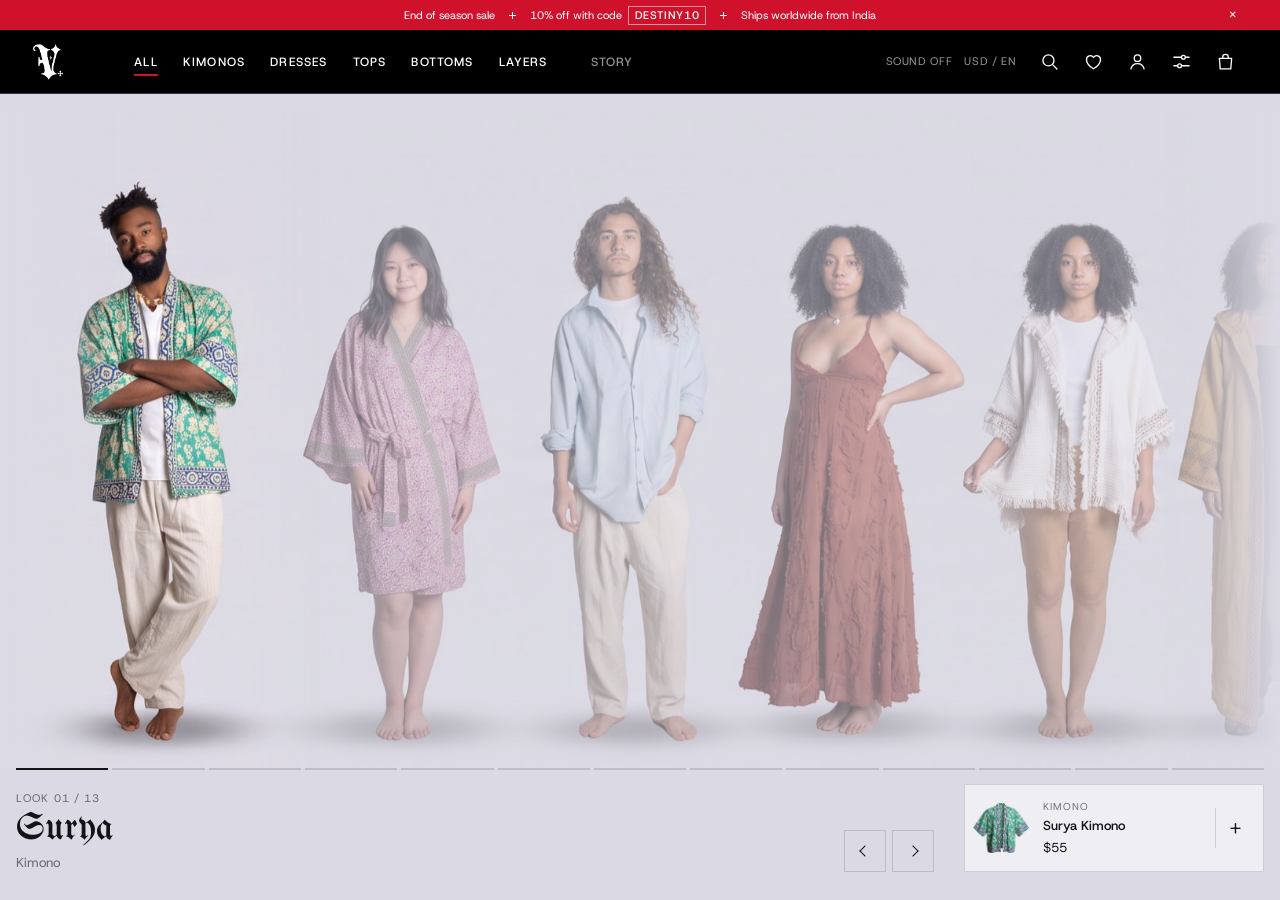
==== index.html @ 9e2fb223 "Try the look: thirteen people in one studio photo Co-Authored-By: Claude Opus 5.5 <noreply@anthropic" ====
<!doctype html>
<html lang="en">
<head>
<meta charset="utf-8">
<meta name="viewport" content="width=device-width, initial-scale=1, viewport-fit=cover">
<title>Vagari Vati</title>
<meta name="claude:viewport-fit-sides" content="cover">
<link rel="preconnect" href="https://fonts.googleapis.com">
<link rel="preconnect" href="https://fonts.gstatic.com" crossorigin>
<link rel="stylesheet" href="https://fonts.googleapis.com/css2?family=Host+Grotesk:wght@400;500&family=JetBrains+Mono:wght@700&family=UnifrakturMaguntia&family=Tinos&family=EB+Garamond:ital,wght@0,400;0,500;1,400&display=swap">
<style>
/* Layout concept: one screen per view on a 24-column grid; a dark oxblood room where every photo waits under a maroon veil and only the chosen one is lit in full color. The film fills the first screen; below it every piece hangs on one edge-to-edge wall that the top navigation filters. */
:root{
  color-scheme:dark;
  --ink:#000000;
  --oxblood:#1A0205;
  --maroon:#5E0B15;
  --blood:#D0112B;
  --white:#FFFFFF;
  --ash:rgba(255,255,255,.58);
  --line:rgba(255,255,255,.22);
  --display:"UnifrakturMaguntia","Old English Text MT",serif;
  --text:"Host Grotesk","Helvetica Neue",Arial,sans-serif;
  --t-xs:11px; --t-s:13px; --t-m:15px;
  --m:clamp(16px,2.6vw,44px);
  --col:calc((100vw - 2*var(--m))/24);
  --top:80px; --foot:64px;
  --ease:cubic-bezier(.7,0,.2,1);
}
*,*::before,*::after{box-sizing:border-box}
html,body{height:100%}
body{margin:0;background:var(--oxblood);color:var(--white);font:400 var(--t-s)/1.5 var(--text);overflow:hidden;-webkit-font-smoothing:antialiased;overscroll-behavior:none}
a{color:inherit;text-decoration:none}
button{font:inherit;color:inherit;background:none;border:0;padding:0;cursor:pointer}
h1,h2,h3,p,ul{margin:0;padding:0}
ul,ol{list-style:none;margin:0;padding:0}
[hidden]{display:none!important}
img,video,svg{display:block}
.sr{position:absolute;width:1px;height:1px;overflow:hidden;clip-path:inset(50%)}
:focus-visible{outline:1px solid var(--white);outline-offset:4px}

#app{position:relative;height:100%;overflow:hidden;background:var(--oxblood)}
.grid{display:grid;grid-template-columns:repeat(24,minmax(0,1fr));padding-left:max(var(--m),env(safe-area-inset-left,0px));padding-right:max(var(--m),env(safe-area-inset-right,0px))}

/* ---------- top bar ---------- */
.top{position:absolute;inset:0 0 auto;height:var(--top);z-index:30;align-items:center;transition:background .4s}
#app.solid .top,#app[data-view="story"] .top,#app[data-view="info"] .top{background:var(--ink)}
.brand{grid-column:1/5;justify-self:start;padding:8px 0}
.wordmark{fill:currentColor}
.brand .mono{height:40px;width:auto;fill:currentColor}
.cats{grid-column:6/17;display:flex;justify-content:center;gap:clamp(14px,2.2vw,36px)}
.cats a{position:relative;padding:8px 0;color:var(--ash);transition:color .3s}
.cats a:hover,.cats a[aria-current="true"]{color:var(--white)}
.cats a[aria-current="true"]::before{content:"";position:absolute;left:50%;top:-4px;width:7px;height:7px;margin-left:-3.5px;
  background:linear-gradient(var(--blood),var(--blood)) center/1px 100% no-repeat,linear-gradient(var(--blood),var(--blood)) center/100% 1px no-repeat}
.tools{grid-column:17/25;display:flex;justify-content:flex-end;gap:clamp(14px,1.8vw,28px)}
.tool{padding:8px 0;color:var(--ash);transition:color .3s}
.tool:hover,.tool[aria-pressed="true"]{color:var(--white)}
.bagbtn{color:var(--white)}
.bagbtn span{display:inline-block;min-width:1.2em;text-align:center;font-variant-numeric:tabular-nums}
.bagbtn.has span{color:var(--blood)}

/* ---------- views ---------- */
.view{position:absolute;inset:0;opacity:0;visibility:hidden;transition:opacity .55s ease,visibility 0s .55s}
.view.on{opacity:1;visibility:visible;transition-delay:0s;z-index:2}
.foot{position:absolute;inset:auto 0 0;height:var(--foot);align-items:center;z-index:5}

/* photo treatment: unlit = grey under maroon, lit = color */

.chev{display:inline-block;width:8px;height:8px;border-top:1px solid currentColor;border-right:1px solid currentColor}
.chev.r{transform:rotate(45deg)}
.chev.l{transform:rotate(-135deg)}

.btn{display:inline-flex;align-items:center;justify-content:center;height:48px;padding:0 26px;border:1px solid var(--line);color:var(--white);font-size:var(--t-s);transition:background .3s,color .3s,border-color .3s}
.btn:hover{border-color:var(--white)}
.btn.solid{background:var(--white);color:var(--ink);border-color:var(--white)}
.btn.solid:hover{background:var(--blood);border-color:var(--blood);color:var(--white)}
.btn[disabled],.btn[aria-disabled="true"]{background:none;color:var(--ash);border-color:var(--line);cursor:not-allowed}
.fine{font-size:var(--t-xs);color:var(--ash)}

/* ---------- home: film ---------- */
.v-home{overflow-y:auto;overflow-x:hidden;overscroll-behavior:contain;scrollbar-width:none}
.v-home::-webkit-scrollbar{display:none}
.hero{position:relative;height:100%;overflow:hidden}
.film{position:absolute;inset:0;width:100%;height:100%;object-fit:cover}
.shade{position:absolute;inset:0;background:linear-gradient(to bottom,rgba(0,0,0,.45),rgba(0,0,0,0) 22%,rgba(0,0,0,0) 72%,rgba(0,0,0,.5));pointer-events:none}
.home-note{grid-column:1/9;color:var(--white)}
.enter{grid-column:17/25;justify-self:end;display:inline-flex;align-items:center;gap:14px;padding:10px 0;font-size:var(--t-m)}
.enter::after{content:"";width:44px;height:1px;background:var(--blood);transition:width .4s var(--ease)}
.enter:hover::after{width:88px}

/* ---------- home: the wall ---------- */
.catalog{position:relative;min-height:100%;display:flex;flex-direction:column;background:var(--ink)}
.fx{position:sticky;top:0;height:var(--vh,100vh);margin-bottom:calc(-1*var(--vh,100vh));overflow:hidden;pointer-events:none;z-index:0}
.fx i{position:absolute;inset:-40px;display:block}
.fx-pat{background-image:var(--print);background-size:240px 320px;opacity:.26}
.fx-slip{opacity:.26;clip-path:inset(30% 0 62% 0);animation:slip 5.2s steps(1) infinite}
.fx-grain{background-image:var(--grain);background-size:220px 220px;opacity:.3;animation:grain .6s steps(1) infinite}
@keyframes grain{0%{transform:translate(0,0)}20%{transform:translate(-31px,17px)}40%{transform:translate(23px,-29px)}60%{transform:translate(-12px,-21px)}80%{transform:translate(34px,9px)}}
@keyframes slip{
  0%,100%{clip-path:inset(30% 0 62% 0);transform:translateX(0);opacity:0}
  6%{clip-path:inset(30% 0 62% 0);transform:translateX(38px);opacity:.5}
  9%{clip-path:inset(71% 0 20% 0);transform:translateX(-52px);opacity:.5}
  12%{clip-path:inset(12% 0 84% 0);transform:translateX(22px);opacity:.5}
  14%{opacity:0}
  58%{clip-path:inset(48% 0 41% 0);transform:translateX(-30px);opacity:.5}
  61%{clip-path:inset(83% 0 5% 0);transform:translateX(64px);opacity:.5}
  63%{opacity:0}
}
.catalog>section,.catalog>.wall,.catalog>.end{position:relative;z-index:1}
.mark{display:inline-flex;align-items:center;gap:10px;font-size:var(--t-s)}
.mark::before,.cap .nm::before{content:"";flex:none;width:9px;height:9px;
  background:linear-gradient(var(--blood),var(--blood)) center/1px 100% no-repeat,linear-gradient(var(--blood),var(--blood)) center/100% 1px no-repeat}

/* the grid: 6 columns per piece, 1 column between, 2 at each side */
.wall{display:grid;grid-template-columns:repeat(5,calc(var(--col)*3));column-gap:calc(var(--col)*.75);row-gap:calc(var(--col)*1.25);justify-content:center;
  padding:calc(var(--top) + clamp(70px,14vh,160px)) max(var(--m),env(safe-area-inset-right,0px)) clamp(110px,22vh,240px) max(var(--m),env(safe-area-inset-left,0px));flex:1;align-content:start}
.cell{display:block;min-width:0}
.box{position:relative;aspect-ratio:3/4;--x:var(--line)}
.box::before{content:"";position:absolute;inset:-5px;pointer-events:none;transition:opacity .3s;
  --c:linear-gradient(var(--x),var(--x));
  background:var(--c) 0 4px/9px 1px,var(--c) 4px 0/1px 9px,var(--c) 100% 4px/9px 1px,var(--c) calc(100% - 4px) 0/1px 9px,var(--c) 0 calc(100% - 4px)/9px 1px,var(--c) 4px 100%/1px 9px,var(--c) 100% calc(100% - 4px)/9px 1px,var(--c) calc(100% - 4px) 100%/1px 9px;
  background-repeat:no-repeat}
.box{perspective:640px}
.box .cut{position:absolute;inset:9%;width:82%;height:82%;object-fit:contain;transform:translateX(var(--tx,0px)) rotateY(var(--ry,0deg)) rotateZ(var(--rz,0deg));transition:transform .5s cubic-bezier(.2,.7,.2,1);will-change:transform}
.cell:hover .box,.cell:focus-visible .box{--x:var(--blood)}
.cap{display:flex;flex-wrap:wrap;align-items:baseline;gap:4px 8px;margin-top:14px;font-size:var(--t-s)}
.cap .nm{display:inline-flex;align-items:center;gap:8px;font-size:var(--t-s);font-weight:500;white-space:nowrap}
.cap .sub{color:var(--ash)}
.cap .pr{margin-left:auto;font-variant-numeric:tabular-nums}
.wall.swap .cell{animation:arrive .6s ease both}
@keyframes arrive{from{opacity:0}to{opacity:1}}
.end{position:relative;z-index:1;align-items:center;height:var(--foot);color:var(--ash);font-size:var(--t-xs)}
.end p{grid-column:1/8}
.end-links{grid-column:8/18;display:flex;justify-content:center;gap:clamp(14px,2vw,30px)}
.end-r{grid-column:18/25;display:flex;justify-content:flex-end;align-items:center;gap:clamp(14px,2vw,30px)}
.end a,.totop{color:var(--ash);transition:color .3s}
.end a:hover,.totop:hover{color:var(--white)}
.totop{display:inline-flex;align-items:center;gap:6px}
.totop .ic{width:18px;height:18px;color:var(--blood)}

/* ---------- piece ---------- */
.p-photo{position:absolute;top:var(--top);bottom:0;left:0;width:calc(max(var(--m),env(safe-area-inset-left,0px)) + var(--col)*9);background:var(--white);overflow:hidden;display:block}
.p-photo img{position:absolute;inset:0;width:100%;height:100%;object-fit:cover;object-position:50% 18%;opacity:0;transition:opacity .5s ease}
.p-photo img.on{opacity:1}
.p-num{position:absolute;left:max(var(--m),env(safe-area-inset-left,0px));bottom:22px;color:var(--ink);font-size:var(--t-xs);font-variant-numeric:tabular-nums}
.p-info{position:absolute;top:var(--top);bottom:0;right:max(var(--m),env(safe-area-inset-right,0px));left:calc(max(var(--m),env(safe-area-inset-left,0px)) + var(--col)*11);display:grid;grid-template-rows:auto minmax(0,1fr) auto auto auto;min-height:0}
.p-top{display:flex;justify-content:space-between;align-items:center;padding-top:10px}
.back{display:inline-flex;align-items:center;gap:10px;color:var(--ash);transition:color .3s;padding:6px 0}
.back:hover{color:var(--white)}
.crumb{font-size:var(--t-xs);color:var(--ash);font-variant-numeric:tabular-nums}
.title{align-self:center;font:400 clamp(72px,min(13vw,26vh),240px)/.8 var(--display);overflow-wrap:anywhere;text-wrap:balance;padding:10px 0}
.title.long{font-size:clamp(48px,min(6.6vw,12.5vh),118px)}
.p-spec{display:grid;grid-template-columns:repeat(13,minmax(0,1fr));border-top:1px solid var(--line);padding-top:clamp(16px,2.8vh,28px)}
.p-buy{grid-column:1/6;display:grid;gap:14px;align-content:start;justify-items:start}
.price{font-size:clamp(24px,2vw,30px);line-height:1;font-weight:500;font-variant-numeric:tabular-nums}
.sizes{display:flex;gap:8px}
.sizes button{width:48px;height:48px;border:1px solid var(--line);transition:background .25s,color .25s,border-color .25s}
.sizes button:hover{border-color:var(--white)}
.sizes button[aria-checked="true"]{background:var(--white);color:var(--ink);border-color:var(--white)}
.sizes button[disabled]{color:var(--ash);text-decoration:line-through;cursor:not-allowed;border-color:var(--line)}
.p-buy .btn{width:100%}
.desc{grid-column:7/14;color:var(--ash);font-size:14px;line-height:1.65;display:grid;gap:.9em;align-content:start;max-width:54ch}
.p-thumbs{display:flex;gap:8px;margin-top:clamp(16px,3vh,30px)}
.p-thumbs button{flex:0 0 calc(var(--col)*1.25);aspect-ratio:3/4;position:relative;overflow:hidden;background:var(--maroon)}
.p-thumbs img{position:absolute;inset:0;width:100%;height:100%;object-fit:cover;opacity:.38;transition:opacity .3s}
.p-thumbs button{background:var(--white)}
.p-thumbs button:hover img,.p-thumbs button[aria-selected="true"] img{opacity:1}
.p-thumbs button[aria-selected="true"]{outline:1px solid var(--blood);outline-offset:2px}
.p-foot{height:var(--foot);display:flex;justify-content:space-between;align-items:center}
.neighbor{display:inline-flex;align-items:center;gap:12px;color:var(--ash);transition:color .3s;padding:8px 0}
.neighbor:hover{color:var(--white)}
@media (max-height:860px){.desc p+p{display:none}}
@media (max-height:700px){.p-thumbs{display:none}}

/* ---------- story: wide margins, two rails ----------
   Five empty columns on each side. Rail A (6-11) carries names and cloth, rail B (13-19) carries reading text.
   Only headings are large; everything you read is 15px, so the page gets its contrast from scale, not from weight. */
.v-story{background:var(--ink);overflow-y:auto;overflow-x:hidden;overscroll-behavior:contain;scrollbar-width:none}
.v-story::-webkit-scrollbar{display:none}
.v-story .fx-pat{opacity:.035;filter:grayscale(1) contrast(1.3);transition:background-image .6s}
.st{position:relative;z-index:1;padding-top:calc(var(--top) + clamp(70px,16vh,170px))}
.st-sec{display:grid;grid-template-columns:repeat(24,minmax(0,1fr));padding-left:max(var(--m),env(safe-area-inset-left,0px));padding-right:max(var(--m),env(safe-area-inset-right,0px));align-items:start}
.st-sec{row-gap:clamp(34px,7vh,72px);padding-bottom:clamp(110px,24vh,260px)}
.st-h{grid-column:6/20;font:400 clamp(40px,4.6vw,72px)/1.02 var(--display);text-wrap:balance;max-width:14em}
.st-side{grid-column:6/12;display:grid;gap:8px;color:var(--ash);font-size:var(--t-s)}
.st-side .ilab{color:var(--white)}
.st-body{grid-column:13/20;display:grid;gap:1.1em;font-size:var(--t-m);line-height:1.7;color:var(--ash)}
.st-body .st-first{color:var(--white)}
.st-body i{font-style:italic}
.mk-n{color:var(--ash);font-size:var(--t-xs);font-variant-numeric:tabular-nums}
.mk-name{font:400 clamp(34px,3.2vw,48px)/1 var(--display);margin-top:14px}
.mk-see{margin-top:20px;font-size:var(--t-m);line-height:1.7;color:var(--white)}
.mk-read{margin-top:10px;font-size:var(--t-m);line-height:1.7;color:var(--ash)}
.mk-cloth{display:inline-flex;align-items:center;gap:16px;margin-top:30px;color:var(--ash);font-size:var(--t-s)}
.mk-cloth img{width:88px;height:88px;object-fit:cover;flex:none;transition:transform .5s var(--ease)}
.mk-cloth:hover img{transform:scale(1.06)}
.mk-cloth b{display:block;color:var(--white);font-weight:400;margin-bottom:4px}
.mk-cloth span{text-decoration:underline;text-decoration-color:transparent;text-underline-offset:4px;transition:text-decoration-color .3s}
.mk-cloth:hover span{text-decoration-color:var(--blood)}
.st-close .enter{padding-top:12px;justify-self:start}

/* ---------- system ---------- */
.sys{position:absolute;inset:var(--top) 0 0;align-content:center;row-gap:40px;padding-bottom:5vh}
.sys-col{min-width:0;display:flex;flex-direction:column;gap:16px}
.sys .c1{grid-column:1/7}.sys .c2{grid-column:8/13}.sys .c3{grid-column:14/19}.sys .c4{grid-column:20/25}
.sys-h{font:400 44px/1 var(--display);margin-bottom:10px}
.swatches{display:grid;gap:12px}
.swatches li{display:grid;grid-template-columns:44px 1fr auto;column-gap:14px;align-items:center}
.swatches i{grid-row:1/3;width:44px;height:44px;border:1px solid var(--line)}
.swatches b{font-weight:500}
.swatches span{font-size:var(--t-xs);color:var(--ash);font-variant-numeric:tabular-nums}
.swatches em{grid-column:2/4;font-style:normal;font-size:var(--t-xs);color:var(--ash)}
.spec-d{font:400 clamp(56px,6vw,96px)/.9 var(--display)}
.spec-t{font-size:var(--t-m);margin-top:10px}
.spec-n{font-size:var(--t-s);color:var(--ash);max-width:34ch}
.minigrid{height:120px;display:grid;grid-template-columns:repeat(24,1fr);background:repeating-linear-gradient(to right,var(--line) 0 1px,transparent 1px calc(100%/24));border-right:1px solid var(--line)}
.minigrid i:nth-child(1){grid-column:1/5;align-self:end;height:14px;background:var(--white)}
.minigrid i:nth-child(2){grid-column:9/17;background:var(--maroon)}
.minigrid i:nth-child(3){grid-column:21/25;align-self:end;height:14px;background:var(--blood)}
.m-wall{display:grid;grid-template-columns:repeat(3,1fr);gap:14px;height:120px;background:var(--ink);padding:12px}
.m-wall i{border:1px solid var(--line)}
.m-wall i:nth-child(2){background:var(--white)}

/* ---------- grid overlay ---------- */
.gridlines{position:absolute;inset:0;z-index:60;pointer-events:none;display:grid;grid-template-columns:repeat(24,minmax(0,1fr));padding-left:max(var(--m),env(safe-area-inset-left,0px));padding-right:max(var(--m),env(safe-area-inset-right,0px))}
.gridlines i{border-left:1px solid rgba(208,17,43,.55)}
.gridlines i:last-child{border-right:1px solid rgba(208,17,43,.55)}

/* ---------- bag: a sheet that drops from the header; your pieces hang in a row, as they do on the wall ---------- */
.scrim{position:absolute;inset:0;background:rgba(0,0,0,.72);z-index:70}
.bag{position:absolute;inset:0 0 auto 0;max-height:100%;overflow-y:auto;background:var(--ink);z-index:80;transform:translateY(-102%);transition:transform .6s var(--ease);visibility:hidden;border-bottom:1px solid var(--blood);padding-bottom:calc(clamp(24px,5vh,48px) + env(safe-area-inset-bottom,0px))}
.bag.open{transform:none;visibility:visible}
.bag-head{height:var(--top);align-items:center}
.bag-t{grid-column:1/12;font-size:var(--t-m);font-weight:500}
.bag-t span{color:var(--blood);font-variant-numeric:tabular-nums}
.bag-head .tool{grid-column:20/25;justify-self:end}
.bag-body{align-items:end;padding-top:clamp(10px,3vh,30px)}
.bag-list{grid-column:1/19;display:flex;gap:calc(var(--col)*.75);overflow-x:auto;padding:8px 6px 10px;scrollbar-width:thin}
.bag-list li{flex:0 0 calc(var(--col)*3);min-width:150px;display:grid;gap:6px;align-content:start}
.bag-list .box{display:block;margin-bottom:8px}
.b-row{display:flex;justify-content:space-between;align-items:center;gap:8px;font-variant-numeric:tabular-nums}
.b-row b{font-weight:500}
.bag-list .meta{color:var(--ash);font-size:var(--t-xs)}
.qty{display:inline-flex;align-items:center;border:1px solid var(--line)}
.qty button{width:30px;height:30px;transition:background .2s,color .2s}
.qty button:hover{background:var(--white);color:var(--ink)}
.qty span{min-width:22px;text-align:center}
.bag-list .rm{color:var(--ash);font-size:var(--t-xs);text-decoration:underline;text-underline-offset:3px}
.bag-list .rm:hover{color:var(--white)}
.bag-empty{grid-column:1/13;display:flex;align-items:center;gap:22px;color:var(--ash);padding:clamp(20px,6vh,60px) 0}
.bag-empty .ic{width:56px;height:56px;color:var(--maroon)}
.bag-empty p{max-width:30ch}
.bag-foot{grid-column:20/25;display:grid;gap:14px;padding-bottom:10px}
.bag-foot .sub{display:grid;gap:6px}
.bag-foot .sub span{color:var(--ash);font-size:var(--t-s)}
.bag-foot .sub b{font-size:clamp(28px,2.6vw,40px);font-weight:500;line-height:1;font-variant-numeric:tabular-nums}
.bag-foot .btn{height:56px}

/* ---------- pointer label + toast ---------- */
.cur{position:absolute;left:0;top:0;z-index:90;pointer-events:none;font-size:var(--t-xs);color:var(--white);background:var(--blood);padding:3px 8px;opacity:0;transition:opacity .2s;white-space:nowrap}
.cur.on{opacity:1}
.toast{position:absolute;left:50%;bottom:calc(var(--foot) + 12px);transform:translate(-50%,10px);z-index:85;background:var(--white);color:var(--ink);padding:10px 18px;opacity:0;transition:opacity .3s,transform .3s;pointer-events:none}
.toast.on{opacity:1;transform:translate(-50%,0)}

/* ---------- narrow screens ---------- */
@media (max-width:1100px){
  .wall{grid-template-columns:repeat(4,calc(var(--col)*4));column-gap:calc(var(--col)*.666)}
  #sysLink,#gridBtn{display:none}
}
@media (max-width:820px){
  :root{--top:60px;--foot:56px}
  .top{grid-template-rows:var(--top) auto;height:auto;row-gap:0}
  .brand{grid-column:1/12}
  .tools{grid-column:12/25;grid-row:1}
  .cats{grid-column:1/25;grid-row:2;justify-content:flex-start;gap:18px;overflow-x:auto;scrollbar-width:none;padding-bottom:6px;display:none}
  #app.solid[data-view="home"] .cats{display:flex}
  .home-note{grid-column:1/13}.enter{grid-column:13/25}
  .brand .mono{height:38px}
  .wall{grid-template-columns:repeat(2,minmax(0,1fr));column-gap:20px;row-gap:36px;padding-top:calc(var(--top) + 80px);padding-bottom:90px}
  .cap{flex-wrap:wrap;gap:4px 8px;margin-top:10px}
  .end{height:auto;padding-block:20px;row-gap:6px}
  .end p,.end-links,.end-r{grid-column:1/25;justify-content:flex-start}
  .v-piece{overflow-y:auto;overflow-x:hidden;padding-top:var(--top)}
  .p-photo{position:relative;top:auto;width:100%;height:62vh}
  .p-num{left:16px;bottom:12px}
  .p-info{position:static;display:flex;flex-direction:column;gap:18px;padding:14px max(16px,env(safe-area-inset-right,0px)) 24px max(16px,env(safe-area-inset-left,0px))}
  .p-spec{display:flex;flex-direction:column;gap:22px}
  .title,.title.long{font-size:56px;padding:0}
  .p-thumbs{margin-top:0;order:-1;display:none}
  .desc p+p{display:block}
  .st{padding-top:calc(var(--top) + 48px)}
  .st-h,.st-side,.st-body,.mk-sw,.mk-text{grid-column:1/25}
  .st-sec,.mk{row-gap:22px;padding-bottom:90px}
  .st-h{font-size:40px}
  .sys{display:flex;flex-direction:column;gap:36px;overflow-y:auto;padding-top:16px;padding-bottom:40px;align-content:start}
  .bag-list{grid-column:1/25;flex-direction:column;overflow:visible;gap:22px}
  .bag-list li{flex:none;grid-template-columns:84px 1fr;column-gap:14px}
  .bag-list .box{grid-row:1/4;margin:0}
  .bag-foot,.bag-empty{grid-column:1/25}
  .bag-foot{padding-top:22px}
  .pg{display:flex;flex-direction:column;gap:40px}
  .pg-view{position:static;order:0}
  .fam-row{grid-template-columns:repeat(3,minmax(0,1fr))}
  .pol-nav,.pol-doc{grid-column:1/25}
  .pol-nav{flex-direction:row;gap:18px;position:static;padding-bottom:24px}
  .descend{display:none}
}
@media (prefers-reduced-motion:reduce){
  *,*::before,*::after{transition-duration:.01ms!important;animation-duration:.01ms!important}
}

/* ---------- icons and stamps from the brand book ---------- */
.ic{display:inline-block;width:1.5em;height:1.5em;flex:none;background:currentColor;-webkit-mask:var(--i) center/contain no-repeat;mask:var(--i) center/contain no-repeat}
.ic-sword{--i:url([data-uri])}.ic-star{--i:url([data-uri])}.ic-eye{--i:url([data-uri])}.ic-compass{--i:url([data-uri])}.ic-shell{--i:url([data-uri])}.ic-starburst{--i:url([data-uri])}
.ilab{display:inline-flex;align-items:center;gap:10px}
.ilab .ic{color:var(--blood);width:22px;height:22px}
.end-mid .ic{vertical-align:-.4em;margin-right:8px;color:var(--white)}
.title,.title.long{color:var(--blood)}
.title{font-size:clamp(56px,min(8.6vw,17vh),150px)}
.title.long{font-size:clamp(44px,min(5.2vw,10vh),92px)}

/* ---------- prints: families on the left, one viewer on the right ---------- */
.pg{display:grid;grid-template-columns:repeat(24,minmax(0,1fr));padding:0 max(var(--m),env(safe-area-inset-right,0px)) clamp(110px,24vh,260px) max(var(--m),env(safe-area-inset-left,0px));align-items:start}
.pg-grid{grid-column:4/13;display:grid;gap:clamp(30px,6vh,56px)}
.fam-h{display:flex;align-items:baseline;gap:12px;padding-bottom:12px;margin-bottom:16px;border-bottom:1px solid var(--line)}
.fam-h b{font-weight:500;font-size:var(--t-m)}
.fam-h span{color:var(--ash);font-size:var(--t-s)}
.fam-row{display:grid;grid-template-columns:repeat(3,minmax(0,1fr));gap:calc(var(--col)*.5)}
.sw{display:grid;gap:10px;text-align:left;color:var(--ash);font-size:var(--t-s);transition:color .3s}
.sw img{width:100%;aspect-ratio:1;object-fit:cover;opacity:.5;outline:1px solid transparent;outline-offset:5px;transition:opacity .35s,outline-color .35s}
.sw:hover img,.sw[aria-pressed="true"] img{opacity:1}
.sw[aria-pressed="true"]{color:var(--white)}
.sw[aria-pressed="true"] img{outline-color:var(--blood)}
.pg-view{grid-column:15/22;position:sticky;top:calc(var(--top) + 24px);min-width:0}
.pg-view>img{width:100%;aspect-ratio:1;object-fit:cover;display:block;margin-bottom:22px;max-height:46vh}
.pg-view .mk-name{font-size:clamp(30px,2.8vw,42px);margin-top:10px}
.pg-view .mk-see{margin-top:14px}
.pg-view .mk-cloth{margin-top:20px}
.pg-view .mk-cloth img{width:64px;height:64px}

/* ---------- policies ---------- */
.v-info{background:var(--ink);overflow-y:auto;overflow-x:hidden;scrollbar-width:none}
.pol{padding-top:calc(var(--top) + clamp(60px,12vh,130px));padding-bottom:clamp(90px,16vh,170px);align-items:start;min-height:calc(100% - var(--foot))}
.pol-nav{grid-column:6/10;display:flex;flex-direction:column;gap:10px;position:sticky;top:calc(var(--top) + 40px);font-size:var(--t-s)}
.pol-nav a{display:inline-flex;align-items:center;gap:10px;color:var(--ash);transition:color .25s}
.pol-nav a::before{content:"";width:9px;height:9px;flex:none;opacity:0;background:linear-gradient(var(--blood),var(--blood)) center/1px 100% no-repeat,linear-gradient(var(--blood),var(--blood)) center/100% 1px no-repeat}
.pol-nav a:hover,.pol-nav a[aria-current="true"]{color:var(--white)}
.pol-nav a[aria-current="true"]::before{opacity:1}
.pol-doc{grid-column:11/20;min-width:0}
.pol-h{font-size:22px;font-weight:500;line-height:1.2}
.pol-draft{margin-top:12px;color:var(--blood);font-size:var(--t-xs)}
.pol-body{margin-top:28px;display:grid;gap:12px;font-size:var(--t-s);line-height:1.7;color:var(--ash);max-width:62ch}
.pol-body h3{color:var(--white);font-size:var(--t-s);font-weight:500;margin-top:18px;padding-top:16px;border-top:1px solid var(--line)}
.pol-body ul,.pol-body ol{display:grid;gap:8px;padding-left:18px;list-style:none}
.pol-body li{position:relative}
.pol-body li::before{content:"";position:absolute;left:-18px;top:.75em;width:7px;height:1px;background:var(--blood)}

/* ---------- eye cursor, sword cues, title colour ---------- */
.cell,.p-photo,.sw{cursor:url([data-uri]) 20 20,pointer}
.descend{grid-column:11/15;justify-self:center;display:grid;place-items:center;width:44px;height:44px;color:var(--white)}
.descend .ic{width:30px;height:30px;animation:descend 2.6s ease-in-out infinite}
@keyframes descend{0%,100%{transform:translateY(-4px)}50%{transform:translateY(5px)}}
.totop .ic{transform:rotate(180deg)}
.home-note{grid-column:1/9}.enter{grid-column:17/25}
.title span{display:inline-block;animation:ink 1.3s step-end both;animation-delay:calc(var(--i)*90ms)}
@keyframes ink{0%{color:var(--white)}30%{color:var(--ink)}45%{color:var(--white)}70%{color:var(--blood)}82%{color:var(--white)}90%,100%{color:var(--blood)}}

/* product page carries the wall's print, quieter */
.fx-dim .fx-pat{opacity:.11}
.fx-dim .fx-grain{opacity:.16}
.v-piece .p-photo,.v-piece .p-info{z-index:1}
.hero .foot>*{grid-row:1}
/* product page shares the story page's ground: black, heavy grain, the print barely there */
.v-piece{background:var(--ink)}
#app[data-view="piece"] .top{background:var(--ink)}
.fx-dim .fx-pat{opacity:.035;filter:grayscale(1) contrast(1.3)}
.fx-dim .fx-grain{opacity:.3}

/* the eye is the pointer everywhere */
#app,#app *{cursor:url([data-uri]) 20 20,auto}
.p-links{display:flex;gap:clamp(12px,1.6vw,24px);font-size:var(--t-xs)}
.p-links a{color:var(--ash);transition:color .3s}
.p-links a:hover{color:var(--white)}
.pol-body a{color:var(--white);text-decoration:underline;text-underline-offset:4px;text-decoration-color:var(--blood)}
.pol-body ol{counter-reset:n}
.pol-body ol li{counter-increment:n}
.pol-body ol li::before{content:counter(n);background:none;width:auto;height:auto;top:0;color:var(--blood);font-variant-numeric:tabular-nums}
@media (max-width:820px){.p-foot{flex-wrap:wrap;height:auto;gap:8px 16px;padding:8px 0}}
/* header keeps only sound and bag; wall pieces smaller with more air between */
#sysLink,#gridBtn{display:none}
@media (min-width:1101px){.wall{grid-template-columns:repeat(5,calc(var(--col)*2.6));column-gap:calc(var(--col)*1.25);row-gap:calc(var(--col)*1.9)}}

/* film footer: the line on the left, the sword on the right as the way down */
.hero .home-note{grid-column:1/19;font-size:var(--t-m)}
.hero .descend{grid-column:20/25;justify-self:end;width:56px;height:56px;display:grid}
.hero .descend .ic{width:44px;height:44px}
@media (max-width:820px){
  .hero .foot{height:auto;padding-bottom:18px;align-items:end}
  .hero .home-note{font-size:var(--t-m);line-height:1.4}
  .hero .descend{display:grid;width:48px;height:48px}
  .hero .descend .ic{width:38px;height:38px}
}
/* square cards, four across on desktop */
.box{aspect-ratio:1}
@media (min-width:1101px){.wall{grid-template-columns:repeat(4,calc(var(--col)*3.6));column-gap:calc(var(--col)*1.2);row-gap:calc(var(--col)*1.7)}}

/* ---------- products carry the light: brighter, larger, with a soft pool behind ---------- */
.wall .box,.bag-list .box{background:radial-gradient(closest-side,var(--glow,rgba(255,255,255,.10)),var(--glow2,rgba(255,255,255,.03)) 60%,rgba(255,255,255,0))}
.box .cut{inset:4%;width:92%;height:92%;filter:brightness(1.16) contrast(1.06) saturate(1.15) drop-shadow(0 18px 22px rgba(0,0,0,.55))}
.cell:hover .box .cut{filter:brightness(1.26) contrast(1.06) saturate(1.2) drop-shadow(0 18px 22px rgba(0,0,0,.55))}
.catalog .fx-pat{opacity:.2}

/* ---------- footer sign-off ---------- */
.end .sign{display:flex;align-items:baseline;gap:12px}
.sign b{color:var(--white);font-weight:500}
.p-sign,.wall-now,#menuBtn,.menu{display:none}

/* ---------- phones ---------- */
@media (max-width:820px){
  /* header: logo, Menu, Bag. Categories and Story live in the menu. */
  #menuBtn{display:inline-block;color:var(--white)}
  #soundBtn{display:none}
  .top .cats,#app.solid[data-view="home"] .cats{display:none}
  .top{grid-template-rows:var(--top)}
  .menu{display:flex;flex-direction:column;position:absolute;inset:0;z-index:80;background:var(--ink);transform:translateY(-102%);transition:transform .55s var(--ease);visibility:hidden;
    padding:0 max(16px,env(safe-area-inset-right,0px)) calc(22px + env(safe-area-inset-bottom,0px)) max(16px,env(safe-area-inset-left,0px))}
  .menu.open{transform:none;visibility:visible}
  .menu-head{height:var(--top);display:flex;align-items:center;justify-content:space-between;flex:none}
  .menu-list{flex:1;display:flex;flex-direction:column;justify-content:center}
  .menu-list a{display:flex;align-items:baseline;gap:12px;padding:13px 0;border-bottom:1px solid var(--line);font-size:26px;line-height:1.1;color:var(--white)}
  .menu-list a::before{content:"";width:11px;height:11px;flex:none;align-self:center;opacity:0;margin-right:-23px;transition:opacity .2s,margin .3s var(--ease);
    background:linear-gradient(var(--blood),var(--blood)) center/1px 100% no-repeat,linear-gradient(var(--blood),var(--blood)) center/100% 1px no-repeat}
  .menu-list a[aria-current="true"]::before{opacity:1;margin-right:0}
  .menu-list a i{margin-left:auto;font-style:normal;font-size:var(--t-s);color:var(--ash);font-variant-numeric:tabular-nums}
  .menu-list .m-story{margin-top:26px;border-top:1px solid var(--line)}
  .menu-foot{flex:none;display:flex;justify-content:space-between;align-items:center;font-size:var(--t-xs);color:var(--ash)}
  .menu-foot span{display:flex;gap:14px}
  .menu-foot .tool{color:var(--white)}
  /* the wall says what it is showing, and tapping it opens the menu */
  .wall-now{position:relative;z-index:1;display:flex;align-items:baseline;gap:10px;width:100%;text-align:left;padding:calc(var(--top) + 26px) max(16px,env(safe-area-inset-right,0px)) 0 max(16px,env(safe-area-inset-left,0px))}
  .wall-now b{font-size:22px;font-weight:500}
  .wall-now span{color:var(--ash);font-size:var(--t-s)}
  .wall-now i{margin-left:auto;font-style:normal;font-size:var(--t-s);text-decoration:underline;text-underline-offset:4px;text-decoration-color:var(--blood)}
  .wall{padding-top:26px}
  /* story */
  .st{padding-top:calc(var(--top) + 30px)}
  .st-sec{row-gap:18px;padding-bottom:64px}
  .st-h{font-size:36px;max-width:none}
  .st-body{font-size:var(--t-m)}
  .pg{display:block;padding-bottom:64px}
  .pg-grid{display:block}
  .fam{margin-bottom:34px}
  .fam-row{grid-template-columns:repeat(3,minmax(0,1fr));gap:10px}
  .sw{font-size:var(--t-xs);gap:6px}
  .sw img{outline-offset:3px}
  .pg-view{position:static;margin-top:18px;padding:16px 0 0;border-top:1px solid var(--blood);display:grid;grid-template-columns:112px minmax(0,1fr);column-gap:16px;align-items:start}
  .pg-view>img{grid-row:1/4;width:112px;margin:0;max-height:none}
  .pg-view .mk-n{grid-column:2}
  .pg-view .mk-name{grid-column:2;font-size:28px;margin-top:6px}
  .pg-view .mk-see,.pg-view .mk-read,.pg-view .mk-cloth{grid-column:1/3}
  .pg-view .mk-see{margin-top:14px}
  /* product page sign-off */
  .p-links{display:none}
  .p-sign{display:grid;justify-items:center;gap:6px;padding:44px 0 10px;margin-top:10px;border-top:1px solid var(--line);font-size:var(--t-s);color:var(--ash);text-align:center}
  .p-sign b{color:var(--white);font-weight:500;font-size:var(--t-m)}
  .p-sign nav{display:flex;gap:16px;margin-top:16px;font-size:var(--t-xs)}
  .end{padding-block:26px}
}

/* a letter in a name turns red for a moment */
.cap .nm{gap:0}
.cap .nm::before{margin-right:8px}
.cap .nm i{font-style:normal}
.cap .nm i.r{color:var(--blood)}
/* footer sign-off: the wordmark, small, with the line under it */
.end{height:auto;padding-block:22px;align-items:end}
.end .sign{display:grid;gap:8px;justify-items:start}
.sign .wordmark,.p-sign .wordmark{height:22px;width:auto;fill:var(--white)}
.sign>span:last-child,.p-sign>span:last-of-type{color:var(--ash);font-size:var(--t-xs)}
@media (max-width:820px){.p-sign{gap:10px}.p-sign .wordmark{height:26px}.end .sign{margin-bottom:8px}}

/* ---------- footer name in the title blackletter ---------- */
.sign-name{font:400 24px/1 var(--display);color:var(--white)}
.end .sign{gap:6px}
.p-sign .sign-name{font-size:28px}

/* ---------- story: gallery of prints ---------- */
.gal{position:relative;z-index:1;display:grid;grid-template-columns:repeat(24,minmax(0,1fr));row-gap:clamp(24px,5vh,44px);padding:0 max(var(--m),env(safe-area-inset-right,0px)) clamp(110px,22vh,240px) max(var(--m),env(safe-area-inset-left,0px))}
.gal-bar{grid-column:4/22;display:flex;justify-content:space-between;align-items:center;gap:20px;flex-wrap:wrap;padding-bottom:16px;border-bottom:1px solid var(--line)}
.gal-how{display:inline-flex;align-items:center;gap:10px;font-size:var(--t-m)}
.gal-how .ic{color:var(--blood);width:22px;height:22px}
.gal-tabs{display:flex;gap:6px;flex-wrap:wrap}
.gal-tabs button{height:36px;padding:0 14px;border:1px solid var(--line);color:var(--ash);font-size:var(--t-s);display:inline-flex;align-items:center;gap:8px;transition:color .2s,border-color .2s,background .2s}
.gal-tabs button i{font-style:normal;font-size:var(--t-xs);font-variant-numeric:tabular-nums;opacity:.7}
.gal-tabs button:hover{color:var(--white);border-color:var(--white)}
.gal-tabs button[aria-pressed="true"]{background:var(--white);color:var(--ink);border-color:var(--white)}
.gal-grid{grid-column:4/22;display:grid;grid-template-columns:repeat(4,minmax(0,1fr));gap:calc(var(--col)*1) calc(var(--col)*.75)}
.gt{display:grid;grid-template-columns:auto 1fr;gap:10px 10px;text-align:left;align-items:baseline}
.gt img{grid-column:1/3;width:100%;aspect-ratio:1;object-fit:cover;outline:1px solid transparent;outline-offset:6px;transition:outline-color .3s,transform .5s var(--ease)}
.gt-n{color:var(--blood);font-size:var(--t-xs);font-variant-numeric:tabular-nums}
.gt b{font-weight:500;font-size:var(--t-m)}
.gt-go{grid-column:2;color:var(--ash);font-size:var(--t-s);text-decoration:underline;text-decoration-color:transparent;text-underline-offset:4px;transition:color .25s,text-decoration-color .25s}
.gt:hover img,.gt:focus-visible img{outline-color:var(--blood)}
.gt:hover .gt-go,.gt:focus-visible .gt-go{color:var(--white);text-decoration-color:var(--blood)}

/* ---------- story: the reader ---------- */
.reader{position:absolute;inset:0;z-index:86;background:var(--ink);overflow-y:auto;overflow-x:hidden;opacity:0;visibility:hidden;transition:opacity .4s ease,visibility 0s .4s;display:flex;flex-direction:column}
.reader.open{opacity:1;visibility:visible;transition-delay:0s}
.reader .fx{flex:none}
.rd-close{position:absolute;top:0;right:max(var(--m),env(safe-area-inset-right,0px));height:var(--top);z-index:3;color:var(--white)}
.rd{position:relative;z-index:1;flex:1;display:grid;grid-template-columns:repeat(24,minmax(0,1fr));align-items:center;padding:var(--top) max(var(--m),env(safe-area-inset-right,0px)) 0 max(var(--m),env(safe-area-inset-left,0px))}
.rd-img{grid-column:3/12;width:100%;aspect-ratio:1;object-fit:cover;max-height:calc(var(--vh,100vh) - var(--top) - var(--foot) - 40px);justify-self:end}
.rd-text{grid-column:14/22;min-width:0}
.rd-n{color:var(--ash);font-size:var(--t-xs);font-variant-numeric:tabular-nums;white-space:pre}
.rd-name{font:400 clamp(40px,4.4vw,68px)/1 var(--display);margin-top:14px}
.rd-hook{margin-top:22px;font-size:clamp(18px,1.6vw,22px);line-height:1.35;color:var(--white)}
.rd-story{margin-top:14px;font-size:var(--t-m);line-height:1.7;color:var(--ash);max-width:46ch}
.rd-piece{display:inline-grid;grid-template-columns:96px auto;align-items:center;gap:20px;margin-top:clamp(22px,4vh,40px);padding-top:clamp(18px,3vh,28px);border-top:1px solid var(--line);width:100%}
.rd-piece .box{display:block;width:96px}
.rd-pt{display:grid;gap:4px;font-size:var(--t-s)}
.rd-pt i{font-style:normal;color:var(--ash);font-size:var(--t-xs)}
.rd-pt b{font-weight:500;font-size:var(--t-m)}
.rd-pt em{font-style:normal;color:var(--ash)}
.rd-pt u{margin-top:6px;text-decoration-color:var(--blood);text-underline-offset:4px}
.rd-nav{position:relative;z-index:1;flex:none;height:var(--foot);display:flex;justify-content:space-between;align-items:center;padding:0 max(var(--m),env(safe-area-inset-right,0px)) 0 max(var(--m),env(safe-area-inset-left,0px))}
@media (max-width:820px){
  .gal{display:block;padding-bottom:64px}
  .gal-bar{margin-bottom:20px}
  .gal-grid{grid-template-columns:repeat(2,minmax(0,1fr));gap:26px 14px}
  .gt-go{color:var(--white);text-decoration-color:var(--blood)}
  .rd{display:block;padding-top:var(--top);padding-bottom:10px}
  .rd-img{max-height:none;margin-bottom:20px}
  .rd-name{font-size:38px}
  .rd-nav{height:auto;padding-block:16px}
}

/* Add to bag flickers red */
#addBtn.flick{animation:flick .42s step-end 1}
@keyframes flick{0%{background:var(--blood);border-color:var(--blood);color:var(--white)}22%{background:var(--white);border-color:var(--white);color:var(--ink)}38%{background:var(--blood);border-color:var(--blood);color:var(--white)}70%{background:var(--ink);border-color:var(--blood);color:var(--blood)}100%{background:var(--white);border-color:var(--white);color:var(--ink)}}

/* ---------- header logo from the live site ---------- */
.brand .logo{display:block;width:40px;height:48px;background:var(--white);-webkit-mask:url([data-uri]) center/contain no-repeat;mask:url([data-uri]) center/contain no-repeat}
@media (max-width:820px){.brand .logo{width:32px;height:38px}}

/* ---------- footer: mono logo, rights line, social icons ---------- */
.end{align-items:start;padding-block:28px}
.end .sign,.p-sign{display:grid;gap:10px;justify-items:start;grid-column:1/9}
.vv-logo{font:700 13px/1.25 "JetBrains Mono",ui-monospace,Menlo,monospace;letter-spacing:.14em;text-transform:uppercase;color:var(--white)}
.vv-line,.vv-copy{color:var(--ash);font-size:var(--t-xs)}
.vv-soc{display:flex;gap:14px;margin-top:4px}
.vv-soc a{display:grid;place-items:center;width:22px;height:22px;color:var(--white);transition:color .3s}
.vv-soc a:hover{color:var(--blood)}
.vv-soc svg{width:20px;height:20px;fill:none;stroke:currentColor;stroke-width:1.6;stroke-linecap:round;stroke-linejoin:round}
.vv-soc svg .f{fill:currentColor;stroke:none}
.end-links{flex-wrap:wrap}
.regionBtn{font-variant-numeric:tabular-nums}
.end .regionBtn{color:var(--white);font-size:var(--t-xs);border:1px solid var(--line);padding:6px 10px}
.end .regionBtn:hover{border-color:var(--white)}
.tools{grid-column:15/25}
.cats{grid-column:5/15}

/* ---------- currency and language panel ---------- */
.region{position:absolute;top:var(--top);right:max(var(--m),env(safe-area-inset-right,0px));z-index:88;width:min(560px,calc(100% - 32px));background:var(--ink);border:1px solid var(--line);border-top-color:var(--blood);padding:22px 22px 18px;display:grid;grid-template-columns:1.25fr 1fr;gap:26px;opacity:0;visibility:hidden;transform:translateY(-8px);transition:opacity .25s,transform .25s,visibility 0s .25s}
.region.open{opacity:1;visibility:visible;transform:none;transition-delay:0s}
.rg-h{font-weight:500;padding-bottom:10px;margin-bottom:6px;border-bottom:1px solid var(--line)}
.rg-list{display:grid}
.rg-list button{display:flex;align-items:baseline;gap:12px;padding:8px 0;text-align:left;color:var(--ash);transition:color .2s}
.rg-list button b{font-weight:500;min-width:3.2em;color:inherit}
.rg-list button span{font-size:var(--t-xs)}
.rg-list button:hover:not([disabled]),.rg-list button[aria-pressed="true"]{color:var(--white)}
.rg-list button[aria-pressed="true"] b::before{content:"";display:inline-block;width:8px;height:8px;margin-right:8px;background:linear-gradient(var(--blood),var(--blood)) center/1px 100% no-repeat,linear-gradient(var(--blood),var(--blood)) center/100% 1px no-repeat}
.rg-list button[disabled]{opacity:.45}
.region .fine{margin-top:12px}
.rg-close{grid-column:1/3;justify-self:end;color:var(--white)}

/* ---------- account ---------- */
.v-account{background:var(--ink);overflow-y:auto;overflow-x:hidden;scrollbar-width:none}
#app[data-view="account"] .top{background:var(--ink)}
.acc-lead{margin-top:14px;color:var(--ash);max-width:46ch;line-height:1.6}
.acc-form{display:grid;gap:10px;margin-top:28px;max-width:380px}
.acc-form label{font-size:var(--t-xs);color:var(--ash)}
.acc-form input{height:48px;background:none;border:1px solid var(--line);color:var(--white);padding:0 14px;font:inherit;font-size:var(--t-m)}
.acc-form input:focus{outline:none;border-color:var(--white)}
.acc-form .btn{margin-top:6px}
.acc-err{color:var(--blood);font-size:var(--t-xs)}
.ord{margin-top:28px;border:1px solid var(--line)}
.ord header,.ord footer{display:flex;justify-content:space-between;align-items:center;gap:16px;flex-wrap:wrap;padding:14px 18px}
.ord header{border-bottom:1px solid var(--line)}
.ord header p:first-child{display:flex;gap:14px;align-items:baseline}
.ord header b{font-weight:500}
.ord header span,.ord footer p:first-child{color:var(--ash);font-size:var(--t-s)}
.ord-st{font-size:var(--t-xs);padding:4px 10px;border:1px solid var(--line);color:var(--ash)}
.ord-st.live{border-color:var(--blood);color:var(--white)}
.ord-items{display:flex;flex-wrap:wrap;gap:22px 34px;padding:22px 18px}
.ord-it{display:flex;align-items:center;gap:16px}
.ord-it .box{display:block;width:84px;flex:none}
.ord-it span:last-child{display:grid;gap:3px}
.ord-it b{font-weight:500}
.ord-it i{font-style:normal;color:var(--ash);font-size:var(--t-s)}
.ord footer{border-top:1px solid var(--line)}
.ord footer p:nth-child(2){display:flex;gap:12px;align-items:baseline}
.ord footer p:nth-child(2) span{color:var(--ash);font-size:var(--t-s)}
.ord footer b{font-weight:500;font-size:var(--t-m);font-variant-numeric:tabular-nums}
.ord-act{display:flex;gap:18px;font-size:var(--t-s)}
.acc-dl{margin-top:26px;display:grid;grid-template-columns:120px 1fr;gap:0}
.acc-dl dt,.acc-dl dd{margin:0;padding:14px 0;border-top:1px solid var(--line)}
.acc-dl dt{color:var(--ash);font-size:var(--t-s)}
@media (max-width:820px){
  #regionTop,#accLink{display:none}
  .tools{grid-column:12/25}
  .menu-foot{flex-wrap:wrap;gap:14px;justify-content:flex-start}
  .region{left:16px;right:16px;width:auto;grid-template-columns:1fr;top:calc(var(--top) + 4px);max-height:calc(100% - var(--top) - 20px);overflow-y:auto;z-index:92}
  .rg-close{grid-column:1}
  .end .sign{grid-column:1/25}
  .p-sign{justify-items:center;text-align:center}
  .p-sign .vv-soc{justify-content:center}
  .ord-items{flex-direction:column}
}
@media (min-width:821px){.p-info .p-sign{display:none}}
@media (max-width:820px){
  .pol{display:block;padding-top:calc(var(--top) + 30px);padding-bottom:60px}
  .pol-nav{position:static;flex-direction:row;flex-wrap:wrap;gap:8px 18px;padding-bottom:22px;margin-bottom:22px;border-bottom:1px solid var(--line)}
  .pol-nav:empty{display:none}
  .ord header,.ord footer{padding:12px 14px}
  .ord-items{padding:18px 14px}
}

/* ---------- footer: one row, everything sitting on the same bottom line ---------- */
.end{align-items:end;padding-block:26px;flex:none}
.end .sign{grid-column:1/10;display:flex;align-items:flex-end;gap:clamp(18px,2.4vw,40px);justify-items:initial}
.end .vv-copy{line-height:1.25}
.end-links{grid-column:10/17;align-items:flex-end;line-height:1.25}
.end-r{grid-column:17/25;align-items:flex-end;gap:clamp(12px,1.6vw,24px);line-height:1.25}
.end .vv-soc{margin:0;gap:12px}
.end .vv-soc a{width:20px;height:16px;align-items:end}
.end .vv-soc svg{width:17px;height:17px}
.end .regionBtn{padding:0;border:0;color:var(--ash);font-size:var(--t-xs)}
.end .regionBtn:hover{color:var(--white)}
.totop{line-height:1.25}
.totop .ic{width:14px;height:14px}
/* short pages keep their footer at the bottom of the screen */
.v-info.on,.v-account.on{display:flex;flex-direction:column}
.v-info .pol,.v-account .pol{flex:1 0 auto;min-height:0;align-content:start}

/* ---------- account: nav on the left rail, content wide ---------- */
.v-account .pol{padding-top:calc(var(--top) + clamp(36px,8vh,90px))}
.v-account .pol-nav{grid-column:4/8}
.v-account .pol-doc{grid-column:8/22}
.v-account .pol-nav:empty+.pol-doc{grid-column:8/16}
.ords{display:grid;grid-template-columns:repeat(2,minmax(0,1fr));gap:calc(var(--col)*.75);margin-top:26px;align-items:start}
.ords .ord{margin-top:0}
.ord-items{flex-direction:column;gap:18px}

.st{padding-top:calc(var(--top) + clamp(24px,5vh,56px))}
@media (max-width:820px){
  .end .sign{grid-column:1/25;margin-bottom:14px}
  .end-links,.end-r{grid-column:1/25;justify-content:flex-start}
  .end-r{margin-top:12px}
  .ords{grid-template-columns:1fr}
  .v-account .pol-nav,.v-account .pol-doc{grid-column:1/25}
}

.st{padding-top:calc(var(--top) + clamp(56px,11vh,120px))}
  background:var(--c) 0 4px/9px 1px,var(--c) 4px 0/1px 9px,var(--c) 100% 4px/9px 1px,var(--c) calc(100% - 4px) 0/1px 9px,var(--c) 0 calc(100% - 4px)/9px 1px,var(--c) 4px 100%/1px 9px,var(--c) 100% calc(100% - 4px)/9px 1px,var(--c) calc(100% - 4px) 100%/1px 9px;background-repeat:no-repeat}
@media (max-width:820px){.st{padding-top:calc(var(--top) + 28px)}}

/* speed: the lift is baked into the cutout files, so no per-image filters or extra layers */
.box .cut,.cell:hover .box .cut{filter:none;will-change:auto}
.cell:hover .box .cut{filter:brightness(1.08)}
.film{will-change:auto}
.fx i{will-change:transform}
/* phones: frame the home film higher so its burned-in subtitles fall outside the picture */
/* phones: the lake film sits in a half-height block, in its own proportions */
@media (max-width:820px){
  .hero{background:var(--ink)}
  .hero .film{inset:auto 0;top:50%;height:50%;transform:translateY(-50%);object-position:50% 50%}
}

/* Discover Destiny in the footer uses the gothic face */
.vv-line{font:400 22px/1 var(--display);color:var(--white)}

/* Discover Destiny: one line, bottom left of every footer, same size on desktop and phone */
.vv-line,.vv-copy{white-space:nowrap}
.end .sign{align-items:flex-end}
@media (max-width:820px){.end .sign{flex-direction:column;align-items:flex-start;gap:8px}}

/* ---------- home: the pieces first; then film and footer on phones, footer and film on desktop ---------- */
#app[data-view="home"] .top{background:var(--ink)}
.catalog>.fx{order:0}.catalog>.wall{order:1}.catalog>.end{order:2}.catalog>.hero{order:3}
.catalog>.hero{position:relative;z-index:1;flex:none;height:var(--vh,100vh);overflow:hidden}
@media (max-width:820px){
  .catalog>.hero{order:2;height:calc(var(--vh,100vh)*.5)}
  .catalog>.end{order:3}
  .hero .film{inset:0;top:0;height:100%;transform:none}
  .wall{padding-top:calc(var(--top) + 24px)}
}

/* ---------- home opener: six model photographs, edge to edge ---------- */
.catalog>.splits{order:1}.catalog>.wall{order:2}.catalog>.end{order:3}.catalog>.hero{order:4}
.splits{position:relative;z-index:1;flex:none;display:flex;gap:2px;height:calc(var(--vh,100vh) - var(--top));margin-top:var(--top);background:var(--ink)}
.sp{position:relative;flex:1 1 0;min-width:0;overflow:hidden;display:block;background:var(--ink);transition:flex-grow .7s var(--ease)}
.sp img{position:absolute;inset:0;width:100%;height:100%;object-fit:cover;object-position:50% 10%;filter:brightness(.86);transition:filter .6s ease,transform 1.2s var(--ease)}
.sp::after{content:"";position:absolute;inset:auto 0 0;height:46%;background:linear-gradient(to top,rgba(0,0,0,.82),rgba(0,0,0,0));opacity:0;transition:opacity .5s ease;pointer-events:none}
.sp::before{content:"";position:absolute;left:18px;top:18px;width:11px;height:11px;z-index:2;opacity:0;transition:opacity .4s;
  background:linear-gradient(var(--blood),var(--blood)) center/1px 100% no-repeat,linear-gradient(var(--blood),var(--blood)) center/100% 1px no-repeat}
.sp-cap{position:absolute;left:18px;right:18px;bottom:22px;z-index:2;display:grid;gap:6px;justify-items:start;opacity:0;transform:translateY(10px);transition:opacity .45s ease,transform .6s var(--ease)}
.sp-cap b{font:400 clamp(34px,3.4vw,54px)/1 var(--display);color:var(--white)}
.sp-cap em{font-style:normal;font-size:var(--t-m);font-variant-numeric:tabular-nums}
.sp-cap u{margin-top:8px;font-size:var(--t-s);text-decoration-color:var(--blood);text-underline-offset:5px}
@media (hover:hover){
  .splits:hover .sp img{filter:grayscale(1) brightness(.34)}
  .splits .sp:hover{flex-grow:1.75}
  .splits .sp:hover img{filter:none;transform:scale(1.03)}
  .sp:hover::after,.sp:hover::before{opacity:1}
  .sp:hover .sp-cap{opacity:1;transform:none}
}
.sp:focus-visible{flex-grow:1.75;outline-offset:-3px}
.sp:focus-visible::after,.sp:focus-visible::before{opacity:1}
.sp:focus-visible .sp-cap{opacity:1;transform:none}
.wall{padding-top:clamp(70px,14vh,160px)}
@media (max-width:820px){
  .catalog>.hero{order:3}.catalog>.end{order:4}
  .splits{flex-wrap:wrap}
  .sp{flex:0 0 calc((100% - 4px)/3);height:calc(50% - 1px)}
  .sp img{filter:none}
  .sp::after{opacity:1;height:38%}
  .sp-cap{opacity:1;transform:none;left:10px;right:10px;bottom:10px;gap:2px}
  .sp-cap b{font-size:22px}
  .sp-cap em{font-size:var(--t-xs)}
  .sp-cap u{display:none}
  .wall{padding-top:44px}
}

/* opener, second pass: no text on the photographs, 20% shorter, a gentler widening */
.splits{height:calc((var(--vh,100vh) - var(--top))*.8)}
.sp::after,.sp:hover::after,.sp:focus-visible::after{display:none}
@media (hover:hover){.splits .sp:hover{flex-grow:1.35}}
.sp:focus-visible{flex-grow:1.35}

/* ---------- the trident stands between the opener and the pieces ---------- */
.ic-trident{--i:url([data-uri])}
.catalog>.splits{order:1}.catalog>.sigil{order:2}.catalog>.wall{order:3}.catalog>.end{order:4}.catalog>.hero{order:5}
.sigil{position:relative;z-index:1;flex:none;display:grid;place-items:center;padding:clamp(80px,15vh,170px) 0}
.sigil .ic{width:64px;height:64px;color:var(--white)}
.wall{padding-top:0}
@media (max-width:820px){
  .catalog>.hero{order:4}.catalog>.end{order:5}
  .splits{height:calc((var(--vh,100vh) - var(--top))*.6)}
  .sigil{padding:64px 0}
  .sigil .ic{width:52px;height:52px}
  .wall{padding-top:0}
}

/* phones: the footer is centred */
@media (max-width:820px){
  .end{text-align:center}
  .end .sign{align-items:center}
  .end-links,.end-r{justify-content:center}
}

/* the trident is red, and its colour glitches now and then */
.sigil .ic{color:var(--blood)}
.sigil .ic.flick{animation:triflick .5s step-end 1}
@keyframes triflick{0%{color:var(--white)}18%{color:var(--blood)}30%{color:#3a0509}44%{color:var(--white)}58%{color:var(--blood)}72%{color:#3a0509}84%{color:var(--white)}100%{color:var(--blood)}}

/* ---------- announcement bar ---------- */
#app{--ann:30px}
.ann{position:absolute;inset:0 0 auto;height:var(--ann);z-index:31;background:var(--blood);color:var(--white);font-size:var(--t-xs);line-height:1;display:flex;align-items:center;justify-content:center;overflow:hidden}
.top{top:var(--ann)}
.view{top:var(--ann)}
.region{top:calc(var(--ann) + var(--top))}
.ann-track{display:flex;align-items:center;white-space:nowrap}
.ann-set{display:inline-flex;align-items:center;gap:14px}
.ann-set+.ann-set{display:none}
.ann-set>i{width:7px;height:7px;flex:none;background:linear-gradient(var(--white),var(--white)) center/1px 100% no-repeat,linear-gradient(var(--white),var(--white)) center/100% 1px no-repeat}
.ann-set>i:last-child{display:none}
.ann-code{font-weight:500;letter-spacing:.06em;margin-left:-8px;padding:3px 6px;border:1px solid rgba(255,255,255,.55);transition:background .2s,color .2s}
.ann-code:hover{background:var(--white);color:var(--blood)}
.ann-x{position:absolute;right:max(var(--m),env(safe-area-inset-right,0px));top:0;height:100%;width:28px;font-size:16px;line-height:1;opacity:.8;background:var(--blood)}
.ann-x:hover{opacity:1}
@media (max-width:820px){
  #app{--ann:28px}
  .ann{justify-content:flex-start}
  .ann-set+.ann-set{display:inline-flex}
  .ann-set{padding-right:14px}
  .ann-set>i:last-child{display:block}
  .ann-track{animation:annrun 24s linear infinite}
  .ann-x{right:0;width:34px}
  .region{top:calc(var(--ann) + var(--top) + 4px)}
}
@keyframes annrun{to{transform:translateX(-50%)}}
@media (prefers-reduced-motion:reduce){.ann-track{animation:none}}

/* ---------- trident: three blades, each with its own colour flicker ---------- */
.tri{position:relative;display:block;width:64px;height:64px}
.tri i{position:absolute;inset:0;background:var(--blood);-webkit-mask:var(--i) center/contain no-repeat;mask:var(--i) center/contain no-repeat}
.tri .t1{--i:url([data-uri])}
.tri .t2{--i:url([data-uri])}
.tri .t3{--i:url([data-uri])}
.tri i.flick{animation:blade .42s step-end 1}
@keyframes blade{0%{background:var(--white)}30%{background:var(--ink)}55%{background:var(--white)}78%{background:var(--ink)}100%{background:var(--blood)}}
@media (max-width:820px){.tri{width:52px;height:52px}}

/* opener: a changing photograph fades in over the old one, quickly */
.sp img{transition:filter .6s ease,transform 1.2s var(--ease),opacity .7s ease}
.sp img.in{opacity:0;transform:scale(1.05)}
/* product photo: while it loads, a small red cross pulses on a dark ground instead of a white flash */
.p-photo{background:var(--oxblood)}
.p-photo:not(:has(img.on))::after{content:"";position:absolute;left:50%;top:50%;width:15px;height:15px;margin:-7px 0 0 -7px;animation:wait .7s ease-in-out infinite alternate;
  background:linear-gradient(var(--blood),var(--blood)) center/1px 100% no-repeat,linear-gradient(var(--blood),var(--blood)) center/100% 1px no-repeat}
@keyframes wait{from{opacity:.25;transform:rotate(0)}to{opacity:1;transform:rotate(90deg)}}

/* ---------- lighting: Night (default), Bone, Chapel, Blood ---------- */
#app[data-theme="bone"]{--ink:#e9e2d4;--white:#150d0b;--ash:rgba(21,13,11,.62);--line:rgba(21,13,11,.2);--oxblood:#ded5c4;--maroon:#cfc4b0;--blood:#b30d22;--glow:rgba(60,40,20,.10);--glow2:rgba(60,40,20,.03);color-scheme:light}
#app[data-theme="chapel"]{--ink:#f6f5f2;--white:#0c0c0d;--ash:rgba(12,12,13,.58);--line:rgba(12,12,13,.15);--oxblood:#ecebe7;--maroon:#dddbd6;--blood:#c8102e;--glow:rgba(0,0,0,.07);--glow2:rgba(0,0,0,.02);color-scheme:light}
#app[data-theme="blood"]{--ink:#3a050b;--white:#f1e6d3;--ash:rgba(241,230,211,.68);--line:rgba(241,230,211,.24);--oxblood:#2a0307;--maroon:#560a13;--blood:#ff2d43;--pitch:#070102;--glow:rgba(255,190,170,.13);--glow2:rgba(255,190,170,.04)}
#app{color:var(--white)}
/* the print and the grain are drawn light; on a light ground they are flipped to dark */
#app[data-theme="bone"] .fx,#app[data-theme="chapel"] .fx{filter:invert(1)}
#app[data-theme="chapel"] .fx-grain{display:none}
#app[data-theme="chapel"] .catalog .fx-pat{opacity:.12}
#app[data-theme="blood"] .fx-grain{opacity:.22}
/* things that stay as they are in every light */
.ann{--white:#fff}
#app[data-theme="bone"] .ann,#app[data-theme="chapel"] .ann{--blood:#b30d22}
.p-photo,.p-thumbs button{background:#fff}
.scrim{background:rgba(0,0,0,.6)}
#app[data-theme="bone"] .cur,#app[data-theme="chapel"] .cur{color:#fff}
/* the switch: four small swatches */
.themes{display:inline-flex;align-items:center;gap:7px;padding:8px 0}
.themes button{width:13px;height:13px;border-radius:50%;border:1px solid var(--ash);position:relative;transition:transform .2s}
.themes button[data-t="night"]{background:#000}
.themes button[data-t="bone"]{background:#e9e2d4}
.themes button[data-t="chapel"]{background:#fff}
.themes button[data-t="blood"]{background:#4a060e}
.themes button:hover{transform:scale(1.25)}
.themes button[aria-pressed="true"]::after{content:"";position:absolute;inset:-5px;border:1px solid var(--white);border-radius:50%}
.tools{gap:clamp(12px,1.5vw,24px)}
@media (max-width:820px){.top .themes{display:none}.menu-foot .themes{gap:10px}.menu-foot .themes button{width:18px;height:18px}}
@media (min-width:821px) and (max-width:1100px){.top .themes{display:none}}

/* Blood, deeper: crimson is the room, black is the furniture, bone is the type, scarlet marks the place you are */
#app[data-theme="blood"] .top,#app[data-theme="blood"] .bag,#app[data-theme="blood"] .menu,#app[data-theme="blood"] .region,#app[data-theme="blood"] .end{background:var(--pitch)}
#app[data-theme="blood"] .ann{--blood:#070102;border-bottom:1px solid var(--line)}
#app[data-theme="blood"] .btn.solid{background:var(--pitch);color:var(--white);border-color:var(--pitch)}
#app[data-theme="blood"] .btn.solid:hover{background:var(--blood);border-color:var(--blood);color:var(--pitch)}
#app[data-theme="blood"] .sizes button[aria-checked="true"]{background:var(--pitch);color:var(--white);border-color:var(--pitch)}
#app[data-theme="blood"] .title,#app[data-theme="blood"] .title.long{color:var(--white)}
#app[data-theme="blood"] .title span{animation-name:inkblood}
@keyframes inkblood{0%{color:var(--blood)}30%{color:#070102}45%{color:var(--blood)}70%{color:var(--white)}82%{color:#070102}90%,100%{color:var(--white)}}
#app[data-theme="blood"] #addBtn.flick{animation-name:flickblood}
@keyframes flickblood{0%{background:var(--blood);color:#070102}22%{background:#070102;color:var(--white)}38%{background:var(--blood);color:#070102}70%{background:var(--white);color:#070102}100%{background:#070102;color:var(--white)}}
#app[data-theme="blood"] .tri i.flick{animation-name:bladeblood}
@keyframes bladeblood{0%{background:var(--white)}30%{background:#070102}55%{background:var(--white)}78%{background:#070102}100%{background:var(--blood)}}
#app[data-theme="blood"] .fx-grain{opacity:.3}
#app[data-theme="blood"] .bag .btn.solid{background:var(--white);color:var(--pitch);border-color:var(--white)}

/* opener fills the screen on desktop: the page's colour appears only once you scroll */
@media (min-width:821px){.splits{height:calc(var(--vh,100vh) - var(--top))}}
/* navigation: one sliding marker, eased */
.cats{position:relative}
.cats a[aria-current="true"]::before{display:none}
.cats a{transition:color .35s ease}
.cats::before{content:"";position:absolute;top:-2px;left:calc(var(--mx,0px) + var(--mw,0px)/2 - 4px);width:8px;height:8px;opacity:var(--mo,0);pointer-events:none;
  background:linear-gradient(var(--blood),var(--blood)) center/1px 100% no-repeat,linear-gradient(var(--blood),var(--blood)) center/100% 1px no-repeat;transition:left .55s cubic-bezier(.65,0,.2,1),opacity .3s}
.cats::after{content:"";position:absolute;bottom:2px;left:var(--mx,0px);width:var(--mw,0px);height:1px;background:var(--white);opacity:calc(var(--mo,0)*.55);pointer-events:none;transition:left .55s cubic-bezier(.65,0,.2,1),width .55s cubic-bezier(.65,0,.2,1),opacity .3s}
.cats a:focus-visible{outline:none;color:var(--white)}
.tool{transition:color .35s ease,opacity .35s ease}
.wall.swap .cell{animation:rise .7s cubic-bezier(.2,.7,.2,1) both}
@keyframes rise{from{opacity:0;transform:translateY(14px)}to{opacity:1;transform:none}}
.view{transition:opacity .7s cubic-bezier(.4,0,.2,1),visibility 0s .7s}
@media (prefers-reduced-motion:reduce){.cats::before,.cats::after{transition:none}}

/* ---------- wall hover, rethought: no added light, the piece keeps its true colour ---------- */
.box .cut,.cell:hover .box .cut{filter:none;transform:none}
.box .cut{transition:transform .8s cubic-bezier(.45,0,.15,1),opacity .5s ease;transform-origin:50% 55%}
.cell{transition:opacity .5s ease}
.box::after{content:"";position:absolute;left:18%;right:18%;bottom:3%;height:6%;background:radial-gradient(closest-side,rgba(0,0,0,.55),rgba(0,0,0,0));opacity:0;transform:scaleX(.6);transition:opacity .6s ease,transform .8s cubic-bezier(.45,0,.15,1);pointer-events:none}
@media (hover:hover){
  /* Zoom: the piece comes closer, inside its own square */
  #app[data-hover="zoom"] .wall .cell:hover .cut{transform:scale(1.16)}
  /* Lift: the piece rises off the wall and a shadow opens under it */
  #app[data-hover="lift"] .wall .cell:hover .cut{transform:translateY(-4.5%)}
  #app[data-hover="lift"] .wall .cell:hover .box::after{opacity:1;transform:scaleX(1)}
  /* Focus: the rest of the wall steps back */
  #app[data-hover="focus"] .wall:has(.cell:hover) .cell:not(:hover){opacity:.22}
  #app[data-hover="focus"] .wall .cell:hover .cut{transform:scale(1.05)}
}
.hoverbar{position:absolute;left:max(var(--m),env(safe-area-inset-left,0px));bottom:16px;z-index:60;display:flex;align-items:center;gap:2px;padding:4px;background:var(--ink);border:1px solid var(--line);font-size:var(--t-xs)}
.hoverbar span{color:var(--ash);padding:0 8px}
.hoverbar button{padding:6px 10px;color:var(--ash);transition:background .2s,color .2s}
.hoverbar button:hover{color:var(--white)}
.hoverbar button[aria-pressed="true"]{background:var(--white);color:var(--ink)}
#app:not([data-view="home"]) .hoverbar{display:none}
@media (max-width:820px),(hover:none){.hoverbar{display:none}}

/* ---------- size guide: a panel from the right ---------- */
.sg-open{justify-self:start;font-size:var(--t-s);margin-top:-4px}
.guide{position:absolute;inset:0 0 0 auto;width:min(100%,480px);z-index:84;background:var(--ink);border-left:1px solid var(--line);display:flex;flex-direction:column;transform:translateX(102%);transition:transform .6s var(--ease);visibility:hidden}
.guide.open{transform:none;visibility:visible}
.sg-head{flex:none;height:var(--top);display:flex;align-items:center;justify-content:space-between;padding:0 clamp(18px,2.2vw,32px);border-bottom:1px solid var(--line)}
.sg-body{flex:1;overflow-y:auto;padding:clamp(20px,3.4vh,34px) clamp(18px,2.2vw,32px) 32px;scrollbar-width:thin}
.sg-for{font-size:20px;font-weight:500;line-height:1.2}
.sg-fit{margin-top:10px;color:var(--ash);line-height:1.6;max-width:44ch}
.sg-units{display:inline-flex;margin-top:22px;border:1px solid var(--line)}
.sg-units button{width:44px;height:32px;color:var(--ash);font-size:var(--t-s);transition:background .2s,color .2s}
.sg-units button[aria-pressed="true"]{background:var(--white);color:var(--ink)}
.sg-table{width:100%;margin-top:16px;border-collapse:collapse;font-variant-numeric:tabular-nums;font-size:var(--t-m)}
.sg-table th,.sg-table td{padding:13px 8px;text-align:center;border-bottom:1px solid var(--line);font-weight:400}
.sg-table thead th{color:var(--ash);font-size:var(--t-xs);font-weight:400;padding-top:8px;padding-bottom:10px}
.sg-table th:first-child{text-align:left;padding-left:0;color:var(--ash);font-size:var(--t-s)}
.sg-table thead th:not(:first-child){color:var(--white);font-size:var(--t-m);font-weight:500}
.sg-table .on{background:rgba(208,17,43,.14);color:var(--white)}
.sg-table thead .on{box-shadow:inset 0 2px 0 var(--blood)}
.sg-kind{margin-top:12px;color:var(--ash);font-size:var(--t-xs);line-height:1.5}
.sg-h{margin-top:30px;font-size:var(--t-m);font-weight:500;padding-bottom:10px;border-bottom:1px solid var(--line)}
.sg-how{margin:0;display:grid;grid-template-columns:96px 1fr;font-size:var(--t-s);line-height:1.55}
.sg-how dt,.sg-how dd{margin:0;padding:11px 0;border-bottom:1px solid var(--line)}
.sg-how dt{color:var(--white)}
.sg-how dd{color:var(--ash)}
.sg-body .fine{margin-top:18px;line-height:1.5}
#app[data-theme="blood"] .guide{background:var(--pitch)}

/* ---------- site settings ---------- */
.setbtn{display:inline-grid;place-items:center;width:28px;height:28px;padding:0;color:var(--white)}
.setbtn svg{width:19px;height:19px;fill:none;stroke:currentColor;stroke-width:1.4;stroke-linecap:round}
.setbtn circle{fill:var(--ink)}
.setbtn[aria-expanded="true"]{color:var(--blood)}
.settings{position:absolute;top:calc(var(--ann) + var(--top));right:max(var(--m),env(safe-area-inset-right,0px));z-index:88;width:min(360px,calc(100% - 32px));background:var(--ink);border:1px solid var(--line);border-top-color:var(--blood);padding:20px 20px 14px;display:grid;gap:20px;opacity:0;visibility:hidden;transform:translateY(-8px);transition:opacity .25s,transform .25s,visibility 0s .25s}
.settings.open{opacity:1;visibility:visible;transform:none;transition-delay:0s}
.seg{display:flex;border:1px solid var(--line);margin-top:10px}
.seg button{flex:1;height:38px;display:inline-flex;align-items:center;justify-content:center;gap:7px;color:var(--ash);font-size:var(--t-s);transition:background .2s,color .2s}
.seg button+button{border-left:1px solid var(--line)}
.seg button:hover{color:var(--white)}
.seg button[aria-pressed="true"]{background:var(--white);color:var(--ink)}
.seg button i{width:10px;height:10px;border-radius:50%;border:1px solid var(--ash);flex:none}
.st-close{justify-self:end;color:var(--white)}
#app[data-theme="blood"] .settings{background:var(--pitch)}
@media (max-width:820px),(hover:none){.st-hov{display:none}}
@media (max-width:820px){.settings{left:16px;right:16px;width:auto;top:calc(var(--ann) + var(--top) + 4px)}.seg button{font-size:var(--t-xs);gap:5px}}
/* ---------- products on models ---------- */
.wall.models .box{aspect-ratio:3/4;background:none}
.frame{position:absolute;inset:0;overflow:hidden;display:block;transition:transform .8s cubic-bezier(.45,0,.15,1)}
.shot{position:absolute;inset:0;width:100%;height:100%;object-fit:cover;object-position:50% 14%;transition:transform .9s cubic-bezier(.45,0,.15,1)}
@media (hover:hover){
  #app[data-hover="zoom"] .wall .cell:hover .shot{transform:scale(1.08)}
  #app[data-hover="lift"] .wall .cell:hover .frame{transform:translateY(-3%)}
  #app[data-hover="focus"] .wall .cell:hover .shot{transform:scale(1.03)}
}

/* ============ STOREFRONT LAYOUT: the flow of a large fashion store, in our type and colour ============ */
.sh,.lst-head,.hero-copy,.p-gal,.p-more{display:none}
#app[data-layout="store"]{--pad:max(16px,env(safe-area-inset-left,0px))}
#app[data-layout="store"] .catalog>.splits,#app[data-layout="store"] .catalog>.sigil,#app[data-layout="store"] .catalog>.end{display:none}
#app[data-layout="store"] .catalog>.hero{order:1}
#app[data-layout="store"] .catalog>.sh-cats{order:2}
#app[data-layout="store"] .catalog>.sh-new{order:3}
#app[data-layout="store"] .catalog>.sh-duo{order:4}
#app[data-layout="store"] .catalog>.lst-head{order:5}
#app[data-layout="store"] .catalog>.wall{order:6}
#app[data-layout="store"] .catalog>.sh-foot{order:7}
#app[data-layout="store"] .sh,#app[data-layout="store"] .lst-head{display:block;position:relative;z-index:1}
/* home shows the editorial blocks; a category shows the listing */
#app[data-layout="store"] .catalog:not(.listing)>.wall,#app[data-layout="store"] .catalog:not(.listing)>.lst-head{display:none}
#app[data-layout="store"] .catalog.listing>.hero,#app[data-layout="store"] .catalog.listing>.sh-cats,#app[data-layout="store"] .catalog.listing>.sh-new,#app[data-layout="store"] .catalog.listing>.sh-duo{display:none}
/* header: departments sit beside the logo, tools at the right */
#app[data-layout="store"] .top{--top:64px}
#app[data-layout="store"]{--top:64px}
#app[data-layout="store"] .brand .logo{width:30px;height:36px}
#app[data-layout="store"] .cats{grid-column:3/15;justify-content:flex-start;gap:clamp(14px,1.8vw,28px)}
#app[data-layout="store"] .cats a{color:var(--white);font-weight:500}
#app[data-layout="store"] .cats::before{display:none}
#app[data-layout="store"] .cats::after{opacity:var(--mo,0);background:var(--blood);height:2px}
/* hero: full-width campaign with its line and one button, bottom left */
#app[data-layout="store"] .catalog>.hero{margin-top:var(--top);height:calc((var(--vh,100vh) - var(--top))*.86)}
#app[data-layout="store"] .hero-copy{display:grid;gap:12px;justify-items:start;position:absolute;left:var(--pad);bottom:clamp(24px,6vh,56px);z-index:2;max-width:min(560px,86%);color:#fff}
.hero-copy p{font-size:var(--t-s)}
.hero-copy h2{font:400 clamp(34px,4.4vw,64px)/1 var(--display)}
.hero-copy .btn{height:44px;margin-top:6px;background:#fff;color:#000;border-color:#fff}
.hero-copy .btn:hover{background:var(--blood);border-color:var(--blood);color:#fff}
/* section heads */
.sh-h{font-size:18px;font-weight:500;line-height:1.2}
.sh-cats,.sh-new{padding:clamp(40px,8vh,80px) var(--pad) 0}
.sh-tiles{display:grid;grid-template-columns:repeat(5,minmax(0,1fr));gap:4px;margin-top:18px}
.tile2{display:grid;gap:4px}
.t2-img{display:block;aspect-ratio:2/3;overflow:hidden;background:var(--oxblood);margin-bottom:8px}
.t2-img img{width:100%;height:100%;object-fit:cover;object-position:50% 12%;transition:transform .9s cubic-bezier(.45,0,.15,1)}
.tile2:hover .t2-img img{transform:scale(1.05)}
.tile2 b{font-weight:500;font-size:var(--t-m)}
.tile2 i{font-style:normal;color:var(--ash);font-size:var(--t-xs)}
.sh-top{display:flex;justify-content:space-between;align-items:center}
.sh-arrows{display:flex;gap:6px}
.sh-arrows button{width:36px;height:36px;border:1px solid var(--line);display:grid;place-items:center;transition:border-color .2s}
.sh-arrows button:hover{border-color:var(--white)}
.sh-row{display:flex;gap:4px;margin-top:18px;overflow-x:auto;scroll-snap-type:x mandatory;scrollbar-width:none}
.sh-row::-webkit-scrollbar{display:none}
.sh-row .cell{flex:0 0 calc((100% - 12px)/4);scroll-snap-align:start}
.sh-duo{padding:clamp(40px,8vh,80px) var(--pad) clamp(50px,10vh,100px)}
#app[data-layout="store"] .sh-duo{display:grid;grid-template-columns:1fr 1fr;gap:4px}
.duo{position:relative;display:block;aspect-ratio:4/3;overflow:hidden;background:var(--oxblood)}
.duo img{position:absolute;inset:0;width:100%;height:100%;object-fit:cover;object-position:50% 22%;filter:brightness(.62);transition:transform 1s cubic-bezier(.45,0,.15,1)}
.duo:hover img{transform:scale(1.04)}
.duo span{position:absolute;left:clamp(16px,2.4vw,36px);bottom:clamp(18px,3vw,36px);right:16px;display:grid;gap:8px;justify-items:start;color:#fff}
.duo b{font:400 clamp(28px,3vw,44px)/1 var(--display)}
.duo i{font-style:normal;font-size:var(--t-m)}
.duo u{margin-top:6px;font-size:var(--t-s);text-underline-offset:5px}
/* cards: picture, then name, then price, left aligned, no ornaments */
#app[data-layout="store"] .cell .box{aspect-ratio:2/3;background:var(--glow2,rgba(255,255,255,.04))}
#app[data-layout="store"] .cell .box::before,#app[data-layout="store"] .cell .box::after{display:none}
#app[data-layout="store"] .cell .cut{inset:8%;width:84%;height:84%}
#app[data-layout="store"] .cell .cap{display:grid;gap:3px;margin-top:10px;padding:0 2px;justify-items:start;font-size:var(--t-s)}
#app[data-layout="store"] .cell .cap .nm{font-size:var(--t-s);font-weight:400}
#app[data-layout="store"] .cell .cap .nm::before{display:none}
#app[data-layout="store"] .cell .cap .pr{margin:0;font-weight:500;font-size:var(--t-s)}
#app[data-layout="store"] .cell .cap .sub{font-size:var(--t-xs)}
/* listing */
#app[data-layout="store"] .lst-head{padding:calc(var(--top) + 28px) var(--pad) 0}
.crumbs{color:var(--ash);font-size:var(--t-xs)}
.crumbs a{text-decoration:underline;text-underline-offset:3px}
.lst-title{font:400 clamp(40px,4.4vw,64px)/1 var(--display);margin-top:14px}
.lst-line{color:var(--ash);margin-top:10px;max-width:60ch}
.lst-chips{display:flex;gap:6px;flex-wrap:wrap;margin-top:22px}
.lst-chips a{height:34px;padding:0 14px;display:inline-flex;align-items:center;border:1px solid var(--line);font-size:var(--t-s);transition:border-color .2s,background .2s,color .2s}
.lst-chips a:hover{border-color:var(--white)}
.lst-chips a[aria-current="true"]{background:var(--white);color:var(--ink);border-color:var(--white)}
.lst-bar{display:flex;justify-content:space-between;align-items:center;gap:16px;flex-wrap:wrap;margin-top:22px;padding:12px 0;border-top:1px solid var(--line);font-size:var(--t-s);color:var(--ash)}
.lst-tools{display:flex;align-items:center;gap:18px}
.lst-seg{margin:0}
.lst-seg button{height:32px;padding:0 14px;flex:none}
.lst-sort{display:inline-flex;align-items:center;gap:8px}
.lst-sort select{height:32px;background:var(--ink);color:var(--white);border:1px solid var(--line);font:inherit;padding:0 8px}
#app[data-layout="store"] .wall{grid-template-columns:repeat(4,minmax(0,1fr));column-gap:4px;row-gap:28px;justify-content:stretch;padding:8px var(--pad) clamp(60px,10vh,110px)}
#app[data-layout="store"] .wall.models .box{aspect-ratio:2/3}
/* footer: four columns, then the base line */
#app[data-layout="store"] .sh-foot{background:var(--oxblood);padding:clamp(36px,6vh,60px) var(--pad) 26px;border-top:1px solid var(--line)}
.sf-cols{display:grid;grid-template-columns:repeat(4,minmax(0,1fr));gap:28px}
.sf-cols h3{font-size:var(--t-s);font-weight:500;margin-bottom:12px}
.sf-cols a{display:block;color:var(--ash);font-size:var(--t-s);padding:4px 0;transition:color .2s}
.sf-cols a:hover{color:var(--white)}
.sf-cols p{color:var(--ash);font-size:var(--t-xs);line-height:1.5;margin-top:10px;max-width:26ch}
.sf-base{display:flex;align-items:baseline;gap:18px;flex-wrap:wrap;margin-top:clamp(30px,6vh,56px);padding-top:18px;border-top:1px solid var(--line);color:var(--ash);font-size:var(--t-xs)}
.sf-base .regionBtn{color:var(--white);border:1px solid var(--line);padding:6px 10px}
.sf-base .vv-line{margin-left:auto;font-size:20px}
/* product page: photographs in two columns, a buying column that stays in view */
#app[data-layout="store"] .v-piece{overflow-y:auto;display:grid;grid-template-columns:minmax(0,1fr) clamp(340px,30vw,440px);align-items:start;padding-top:var(--top)}
#app[data-layout="store"] .v-piece>.fx,#app[data-layout="store"] .p-photo,#app[data-layout="store"] .p-thumbs,#app[data-layout="store"] .p-sign{display:none}
#app[data-layout="store"] .p-gal{display:grid;grid-template-columns:1fr 1fr;gap:4px;grid-column:1}
.p-gal img{width:100%;aspect-ratio:2/3;object-fit:cover;object-position:50% 14%;background:#fff}
#app[data-layout="store"] .p-info{position:sticky;top:var(--top);left:auto;right:auto;bottom:auto;grid-column:2;display:block;padding:22px var(--pad) 28px 28px;z-index:1}
#app[data-layout="store"] .p-top{padding:0 0 18px}
#app[data-layout="store"] .title,#app[data-layout="store"] .title.long{font-size:clamp(34px,3vw,46px);padding:0;line-height:1}
#app[data-layout="store"] .p-spec{display:block;border:0;padding:0}
#app[data-layout="store"] .p-buy{gap:14px;margin-top:10px;justify-items:stretch}
#app[data-layout="store"] .price{font-size:18px}
#app[data-layout="store"] .sizes{display:grid;grid-template-columns:repeat(3,1fr);margin-top:8px}
#app[data-layout="store"] .sizes button{width:auto}
#app[data-layout="store"] .p-buy .btn{height:54px}
#app[data-layout="store"] .desc{margin-top:22px;padding-top:18px;border-top:1px solid var(--line);max-width:none}
#app[data-layout="store"] .desc p+p{display:block}
#app[data-layout="store"] .p-foot{height:auto;margin-top:22px;padding-top:14px;border-top:1px solid var(--line);flex-wrap:wrap;gap:8px 14px}
#app[data-layout="store"] .p-more{display:block;grid-column:1/-1;padding:clamp(50px,9vh,90px) var(--pad) clamp(50px,9vh,90px)}
.pm-row{display:grid;grid-template-columns:repeat(4,minmax(0,1fr));gap:4px;margin-top:18px}
@media (max-width:820px){
  #app[data-layout="store"] .cats{display:none}
  #app[data-layout="store"] .catalog>.hero{height:72vh}
  #app[data-layout="store"] .hero .film{inset:0;top:0;height:100%;transform:none}
  .sh-tiles{display:flex;overflow-x:auto;scroll-snap-type:x mandatory;scrollbar-width:none}
  .tile2{flex:0 0 46%;scroll-snap-align:start}
  .sh-row .cell{flex:0 0 calc((100% - 4px)/2.15)}
  #app[data-layout="store"] .sh-duo{grid-template-columns:1fr}
  #app[data-layout="store"] .wall{grid-template-columns:repeat(2,minmax(0,1fr));padding-top:8px}
  .lst-tools{gap:10px}
  .sf-cols{grid-template-columns:1fr 1fr}
  .sf-base .vv-line{margin-left:0;flex-basis:100%}
  #app[data-layout="store"] .v-piece{display:block}
  #app[data-layout="store"] .p-gal{display:flex;overflow-x:auto;scroll-snap-type:x mandatory;scrollbar-width:none}
  .p-gal img{flex:0 0 86%;scroll-snap-align:start}
  #app[data-layout="store"] .p-info{position:static;padding:18px 16px 24px}
  .pm-row{grid-template-columns:1fr 1fr}
}
#app[data-layout="store"] .brand{grid-column:1/3;grid-row:1}
#app[data-layout="store"] .cats{grid-row:1}
#app[data-layout="store"] .tools{grid-row:1}
#app[data-layout="store"] .top{background:var(--ink);border-bottom:1px solid var(--line)}
#app[data-layout="store"][data-theme="blood"] .top{background:var(--pitch)}

/* ---------- header buttons: words on desktop, one family of icons on phones ---------- */
.hbtn .hi{display:none;width:23px;height:23px;fill:none;stroke:currentColor;stroke-width:1.5;stroke-linecap:round;stroke-linejoin:round}
@media (max-width:820px){
  .top .tools,#app[data-layout="store"] .tools{grid-column:8/25;gap:2px;align-items:center}
  .hbtn .lbl{display:none}
  .hbtn .hi{display:block}
  .top .hbtn{display:inline-grid;place-items:center;width:44px;height:44px;padding:0;color:var(--white);position:relative}
  #accLink{display:inline-grid;order:1}
  #bagBtn{order:2}
  #menuBtn{order:3;margin-right:-10px}
  #setBtn{display:none}
  #bagCount{position:absolute;right:3px;top:5px;min-width:17px;height:17px;padding:0 4px;border-radius:9px;background:var(--blood);color:#fff;font-size:10px;line-height:17px;font-weight:500;text-align:center}
  .bagbtn:not(.has) #bagCount{display:none}
  .bagbtn.has span#bagCount{color:#fff}
  #app[data-theme="blood"] #bagCount{color:#070102}
}
/* phone header: logo and icons always share one row, in either layout */
@media (max-width:820px){
  .top .brand,#app[data-layout="store"] .brand{grid-column:1/8;grid-row:1}
  .top .tools,#app[data-layout="store"] .tools{grid-column:8/25;grid-row:1}
}
/* banners: the picture is pushed back and a dark fade sits under the words, so they always read */
.duo img{filter:brightness(.42) saturate(.85)}
.duo::after{content:"";position:absolute;inset:0;background:linear-gradient(to top,rgba(0,0,0,.86) 0%,rgba(0,0,0,.5) 38%,rgba(0,0,0,0) 72%);pointer-events:none}
.duo span{z-index:1}
.duo i{color:rgba(255,255,255,.86)}
/* phones: settings sits in the header with the other icons, so the layout switch is one tap away */
@media (max-width:820px){
  .top #setBtn{display:inline-grid;place-items:center;width:44px;height:44px;padding:0;color:var(--white);order:0}
  .top #setBtn svg{width:22px;height:22px;fill:none;stroke:currentColor;stroke-width:1.5;stroke-linecap:round}
  .top .brand,#app[data-layout="store"] .brand{grid-column:1/6}
  .top .tools,#app[data-layout="store"] .tools{grid-column:6/25}
}
/* the print behind the story banner is darker still */
.duo:first-child img{filter:brightness(.2) saturate(.7)}

/* =====================================================================
   Storefront, second pass: header, mega menu, search, favourites, card
   hover with quick add, filter drawer, product page extras
   ===================================================================== */
.sx,.fav,.qa,.bdg,.alt,.lst-x,.acx,.ac-h,.sz-l,.pfav,.f-open,.dens,.hero-cta .ghost,.mbar{display:none}
.hero-cta{display:flex;gap:8px;flex-wrap:wrap}
.dim{position:absolute;inset:0;z-index:28;background:rgba(0,0,0,.6);opacity:0;visibility:hidden;transition:opacity .3s ease,visibility 0s .3s}
.dim.on{opacity:1;visibility:visible;transition:opacity .3s ease}
.dim.mega-on{top:calc(var(--ann) + var(--top))}
.dim.d-fdrawer,.dim.d-zoom,.dim.d-szSheet{z-index:72}
.dim.d-srch{top:calc(var(--ann) + var(--top))}
.mega,.srch,.fdrawer,.added,.zoom,.sheet{visibility:hidden}
#app[data-layout="store"] .lst-x{display:block;order:6;position:relative;z-index:1;padding:0 var(--pad)}
#app[data-layout="store"] .catalog>.wall{order:7}
#app[data-layout="store"] .catalog>.sh-foot{order:8}
#app[data-layout="store"] .catalog>.sh-seen{order:4;padding-top:0;padding-bottom:clamp(50px,10vh,100px)}
#app[data-layout="store"] .catalog:not(.listing)>.lst-x,#app[data-layout="store"] .catalog.listing>.sh-seen{display:none}
#app:not([data-layout="store"]) .sh-seen,#app:not([data-layout="store"]) .p-seen{display:none}

/* ---- header ---- */
#app[data-layout="store"] .top{transition:background .4s,transform .38s cubic-bezier(.4,0,.2,1)}
#app[data-layout="store"].hdr-up .top{transform:translateY(-100%)}
#app[data-layout="store"] .sx{display:inline-grid}
#app[data-layout="store"] .hero-cta .ghost{display:inline-flex;height:44px;margin-top:6px;border-color:rgba(255,255,255,.7);color:#fff;background:rgba(0,0,0,.25)}
#app[data-layout="store"] .hero-cta .ghost:hover{background:#fff;color:#000;border-color:#fff}
@media (min-width:821px){
  #app[data-layout="store"] .cats{grid-column:3/15;gap:clamp(18px,2vw,34px);align-self:stretch;align-items:stretch}
  #app[data-layout="store"] .cats::after,#app[data-layout="store"] .cats::before{display:none}
  #app[data-layout="store"] .cats a{display:inline-flex;align-items:center;padding:0;font-size:12px;letter-spacing:.09em;text-transform:uppercase;font-weight:500;color:var(--white);position:relative}
  #app[data-layout="store"] .cats a::after{content:"";position:absolute;left:0;right:0;bottom:17px;height:1px;background:currentColor;transform:scaleX(0);transform-origin:0 50%;transition:transform .32s cubic-bezier(.4,0,.2,1)}
  #app[data-layout="store"] .cats a:hover::after,#app[data-layout="store"] .cats a:focus-visible::after{transform:scaleX(1)}
  #app[data-layout="store"] .cats a[aria-current="true"]::after{transform:scaleX(1);height:2px;background:var(--blood)}
  #app[data-layout="store"] .cats a[data-cat="story"]{margin-left:clamp(8px,1.4vw,24px);color:var(--ash)}
  #app[data-layout="store"] .cats a[data-cat="story"]:hover{color:var(--white)}
  #app[data-layout="store"] .tools{grid-column:15/25;gap:2px;align-items:center}
  #app[data-layout="store"] .top .hbtn .lbl{display:none}
  #app[data-layout="store"] .top .hbtn .hi{display:block;width:21px;height:21px}
  #app[data-layout="store"] .top .hbtn{display:inline-grid;place-items:center;width:42px;height:42px;padding:0;color:var(--white);position:relative;transition:color .2s}
  #app[data-layout="store"] .top #menuBtn{display:none}
  #app[data-layout="store"] .top .hbtn::after{content:attr(aria-label);position:absolute;top:100%;left:50%;transform:translate(-50%,-4px);font-size:10px;letter-spacing:.06em;text-transform:uppercase;white-space:nowrap;color:var(--ash);opacity:0;transition:opacity .2s,transform .2s;pointer-events:none}
  #app[data-layout="store"] .top .hbtn:hover::after{opacity:1;transform:translate(-50%,-9px)}
  #app[data-layout="store"] .top .hbtn:hover{color:var(--blood)}
  #app[data-layout="store"] #soundBtn,#app[data-layout="store"] #regionTop{font-size:11px;letter-spacing:.06em;text-transform:uppercase;color:var(--ash);margin-right:10px}
  #app[data-layout="store"] #setBtn{width:42px;height:42px;display:inline-grid;place-items:center;margin:0}
  #app[data-layout="store"] #bagCount,#app[data-layout="store"] #favCount{position:absolute;right:1px;top:4px;min-width:16px;height:16px;padding:0 4px;border-radius:8px;background:var(--blood);color:#fff;font-size:10px;line-height:16px;font-weight:500;text-align:center}
  #app[data-layout="store"] .bagbtn:not(.has) #bagCount{display:none}
}
#favCount:empty{display:none}
.bagbtn.bump #bagCount{animation:bump .5s cubic-bezier(.3,1.6,.5,1)}
@keyframes bump{0%{transform:scale(1)}40%{transform:scale(1.55)}100%{transform:scale(1)}}
@media (max-width:820px){
  #app[data-layout="store"] .top .hbtn,#app[data-layout="store"] .top #setBtn{width:38px;height:44px}
  #app[data-layout="store"] #searchBtn{order:-2}
  #app[data-layout="store"] #favBtn{order:-1;position:relative}
  #app[data-layout="store"] #favCount{position:absolute;right:0;top:5px;min-width:16px;height:16px;padding:0 4px;border-radius:8px;background:var(--blood);color:#fff;font-size:10px;line-height:16px;text-align:center}
  #app[data-layout="store"] .top .tools{gap:0}
}

/* ---- mega menu ---- */
#app[data-layout="store"] .mega{position:absolute;left:0;right:0;top:calc(var(--ann) + var(--top));z-index:29;background:var(--ink);border-bottom:1px solid var(--line);padding:30px var(--pad) 36px;opacity:0;transform:translateY(-8px);transition:opacity .22s ease,transform .28s cubic-bezier(.4,0,.2,1),visibility 0s .28s}
#app[data-layout="store"][data-theme="blood"] .mega,#app[data-layout="store"][data-theme="blood"] .srch,#app[data-layout="store"][data-theme="blood"] .fdrawer,#app[data-layout="store"][data-theme="blood"] .added,#app[data-layout="store"][data-theme="blood"] .sheet,#app[data-layout="store"][data-theme="blood"] .mbar{background:var(--pitch)}
#app[data-layout="store"] .mega.open{visibility:visible;opacity:1;transform:none;transition:opacity .22s ease,transform .28s cubic-bezier(.4,0,.2,1)}
.mg-one{display:grid;grid-template-columns:minmax(200px,1fr) minmax(280px,1.4fr) minmax(0,2.2fr);gap:clamp(24px,4vw,64px);align-items:start}
.mg-t{font:400 34px/1 var(--display)}
.mg-s{color:var(--ash);font-size:var(--t-s);margin-top:10px;max-width:28ch}
.mg-all{display:inline-block;margin-top:16px;font-size:12px;letter-spacing:.08em;text-transform:uppercase;border-bottom:1px solid currentColor;padding-bottom:3px}
.mg-all:hover{color:var(--blood)}
.mg-list{columns:2;column-gap:32px}
.mg-list a{display:flex;justify-content:space-between;gap:12px;padding:7px 0;font-size:var(--t-s);border-bottom:1px solid var(--line);break-inside:avoid;transition:padding .25s ease,color .2s}
.mg-list a i{font-style:normal;color:var(--ash)}
.mg-list a:hover{padding-left:8px;color:var(--blood)}
.mg-pics{display:grid;grid-template-columns:repeat(3,1fr);gap:4px}
.mg-pics a{display:grid;gap:8px;font-size:var(--t-xs)}
.mg-pics img{width:100%;aspect-ratio:2/3;object-fit:cover;object-position:50% 14%;background:#fff;transition:opacity .25s}
.mg-pics a:hover img{opacity:.82}
.mg-cols{display:grid;grid-template-columns:repeat(5,1fr);gap:28px}
.mg-cols div{display:grid;align-content:start;gap:0}
.mg-cols a{padding:5px 0;font-size:var(--t-s);color:var(--ash);transition:color .2s}
.mg-cols a:hover{color:var(--white)}
.mg-cols .mg-h{font-size:12px;letter-spacing:.09em;text-transform:uppercase;color:var(--white);font-weight:500;margin-bottom:8px}
.mg-cols .mg-all{justify-self:start;color:var(--white);margin-top:10px;padding:0 0 3px}
.mega.open .mg-one>*,.mega.open .mg-cols>*{animation:mgin .4s cubic-bezier(.3,0,.2,1) both}
.mega.open .mg-one>*:nth-child(2),.mega.open .mg-cols>*:nth-child(2){animation-delay:.04s}
.mega.open .mg-one>*:nth-child(3),.mega.open .mg-cols>*:nth-child(3){animation-delay:.08s}
.mega.open .mg-cols>*:nth-child(4){animation-delay:.12s}.mega.open .mg-cols>*:nth-child(5){animation-delay:.16s}
@keyframes mgin{from{opacity:0;transform:translateY(6px)}to{opacity:1;transform:none}}

/* ---- search ---- */
#app[data-layout="store"] .srch{position:absolute;left:0;right:0;top:calc(var(--ann) + var(--top));max-height:calc(100% - var(--ann) - var(--top));overflow-y:auto;z-index:29;background:var(--ink);border-bottom:1px solid var(--line);padding:18px var(--pad) 30px;opacity:0;transform:translateY(-8px);transition:opacity .22s,transform .28s cubic-bezier(.4,0,.2,1),visibility 0s .28s}
#app[data-layout="store"] .srch.open{visibility:visible;opacity:1;transform:none;transition:opacity .22s,transform .28s cubic-bezier(.4,0,.2,1)}
.srch-in{display:flex;align-items:center;gap:12px;border-bottom:1px solid var(--white);padding-bottom:10px}
.srch-in svg{width:22px;height:22px;fill:none;stroke:currentColor;stroke-width:1.5;stroke-linecap:round;flex:none}
.srch-in input{flex:1;min-width:0;background:none;border:0;outline:0;color:var(--white);font:400 clamp(18px,2vw,24px)/1.2 var(--text);height:44px}
.srch-in input::placeholder{color:var(--ash)}
.srch-in input::-webkit-search-cancel-button{display:none}
.srch-sug{display:flex;flex-wrap:wrap;align-items:center;gap:6px;margin-top:16px;font-size:var(--t-s)}
.srch-sug p{color:var(--ash);margin-right:8px}
.srch-sug a{height:32px;padding:0 12px;display:inline-flex;align-items:center;border:1px solid var(--line);transition:border-color .2s}
.srch-sug a:hover{border-color:var(--white)}
.srch-res{display:grid;grid-template-columns:repeat(6,minmax(0,1fr));gap:4px;row-gap:22px;margin-top:20px}
@media (max-width:820px){.srch-res{grid-template-columns:1fr 1fr}}

/* ---- cards: second photograph, heart, quick add, badge ---- */
#app[data-layout="store"] .cell .box{overflow:hidden}
#app[data-layout="store"] .cell .alt{display:block;position:absolute;inset:0;width:100%;height:100%;object-fit:cover;object-position:50% 14%;opacity:0;transition:opacity .34s ease;background:#fff}
#app[data-layout="store"] .cell .bdg{display:block;position:absolute;left:8px;top:8px;z-index:2;font-size:10px;letter-spacing:.08em;text-transform:uppercase;padding:4px 7px;background:var(--ink);color:var(--white)}
#app[data-layout="store"] .cell .bdg.new{background:var(--blood);color:#fff}
#app[data-layout="store"] .fav{display:grid;place-items:center;position:absolute;right:4px;top:4px;z-index:3;width:38px;height:38px;color:var(--white);cursor:pointer;transition:opacity .2s,transform .2s}
.fav svg{width:21px;height:21px;fill:rgba(0,0,0,.28);stroke:currentColor;stroke-width:1.5;stroke-linejoin:round;transition:fill .2s,stroke .2s;filter:drop-shadow(0 0 2px rgba(0,0,0,.5))}
.fav[aria-pressed="true"] svg{fill:var(--blood);stroke:var(--blood)}
.fav:hover{transform:scale(1.12)}
.fav.pop svg{animation:pop .45s cubic-bezier(.3,1.7,.5,1)}
@keyframes pop{0%{transform:scale(.6)}60%{transform:scale(1.3)}100%{transform:scale(1)}}
#app[data-layout="store"] .cell .cap .nm{background:linear-gradient(currentColor,currentColor) 0 100%/0 1px no-repeat;transition:background-size .3s ease}
@media (hover:hover) and (min-width:821px){
  #app[data-layout="store"] .wall .cell:hover .cut,#app[data-layout="store"] .wall .cell:hover .shot,#app[data-layout="store"] .wall .cell:hover .frame{transform:none!important}
  #app[data-layout="store"] .wall:has(.cell:hover) .cell:not(:hover){opacity:1!important}
  #app[data-layout="store"] .cell:hover .alt[src]{opacity:1}
  #app[data-layout="store"] .cell:hover .cap .nm{background-size:100% 1px}
  #app[data-layout="store"] .cell .fav{opacity:0}
  #app[data-layout="store"] .cell:hover .fav,#app[data-layout="store"] .cell .fav[aria-pressed="true"],#app[data-layout="store"] .cell:focus-within .fav{opacity:1}
  #app[data-layout="store"] .cell .qa{display:block;position:absolute;left:0;right:0;bottom:0;z-index:3;padding:10px 10px 12px;background:rgba(8,8,8,.9);color:#fff;transform:translateY(101%);transition:transform .3s cubic-bezier(.4,0,.2,1);cursor:default}
  #app[data-layout="store"] .cell:hover .qa{transform:none}
  .qa em{display:block;font-style:normal;font-size:10px;letter-spacing:.09em;text-transform:uppercase;color:rgba(255,255,255,.65);margin-bottom:7px}
  .qa>span{display:flex;flex-wrap:wrap;gap:4px}
  .qs{min-width:38px;height:32px;padding:0 8px;display:inline-grid;place-items:center;border:1px solid rgba(255,255,255,.35);font-size:12px;cursor:pointer;transition:background .18s,color .18s,border-color .18s}
  .qs:hover{background:#fff;color:#000;border-color:#fff}
  .qs.off{color:rgba(255,255,255,.35);text-decoration:line-through;cursor:not-allowed;border-color:rgba(255,255,255,.15)}
  .qs.off:hover{background:none;color:rgba(255,255,255,.35)}
  #app[data-layout="store"] .st-hov{display:none}
}

/* ---- listing tools ---- */
#app[data-layout="store"] .f-open{display:inline-flex;align-items:center;gap:8px;height:32px;padding:0 14px;border:1px solid var(--line);color:var(--white);font-size:12px;letter-spacing:.08em;text-transform:uppercase;transition:border-color .2s,background .2s,color .2s}
.f-open svg{width:16px;height:16px;fill:none;stroke:currentColor;stroke-width:1.4;stroke-linecap:round}
.f-open:hover{border-color:var(--white)}
.f-open b{font-weight:500;min-width:16px;height:16px;border-radius:8px;background:var(--blood);color:#fff;font-size:10px;line-height:16px;text-align:center;letter-spacing:0}
.f-open b:empty{display:none}
#app[data-layout="store"] .lst-sort{display:none}
#app[data-layout="store"] .dens{display:inline-flex;gap:2px}
.dens button{width:32px;height:32px;display:grid;place-content:center;grid-template-columns:repeat(2,5px);gap:2px;opacity:.4;transition:opacity .2s}
.dens button[data-d="big"]{grid-template-columns:repeat(2,7px)}
.dens button i{height:5px;background:currentColor;display:block}
.dens button[data-d="big"] i{height:12px}
.dens button[aria-pressed="true"],.dens button:hover{opacity:1}
#app[data-layout="store"] .wall.big{grid-template-columns:repeat(2,minmax(0,1fr))}
@media (min-width:1100px){#app[data-layout="store"] .wall.big{grid-template-columns:repeat(3,minmax(0,1fr))}}
@media (max-width:820px){#app[data-layout="store"] .wall.big{grid-template-columns:1fr}.lst-seg button{padding:0 10px}}
.lst-active{display:flex;flex-wrap:wrap;gap:6px}
.lst-active:not(:empty){padding:4px 0 14px}
.lst-active button{height:30px;padding:0 10px;display:inline-flex;align-items:center;gap:8px;background:var(--white);color:var(--ink);font-size:var(--t-xs)}
.lst-active button i{font-style:normal;font-size:15px;line-height:1}
.lst-active .clr{background:none;color:var(--white);text-decoration:underline;text-underline-offset:4px}
.lst-empty{padding:60px 0 80px;color:var(--ash);text-align:center}

/* ---- filter drawer ---- */
#app[data-layout="store"] .fdrawer{position:absolute;top:0;right:0;bottom:0;z-index:75;width:min(420px,100%);background:var(--ink);border-left:1px solid var(--line);display:grid;grid-template-rows:auto 1fr auto;transform:translateX(100%);transition:transform .42s cubic-bezier(.4,0,.2,1),visibility 0s .42s}
#app[data-layout="store"] .fdrawer.open{visibility:visible;transform:none;transition:transform .42s cubic-bezier(.4,0,.2,1)}
.fd-head{display:flex;justify-content:space-between;align-items:center;padding:20px 22px;border-bottom:1px solid var(--line);font-size:12px;letter-spacing:.09em;text-transform:uppercase;font-weight:500}
.fd-body{overflow-y:auto;padding:6px 22px 24px}
.fd-h{font-size:12px;letter-spacing:.09em;text-transform:uppercase;color:var(--ash);margin:22px 0 10px}
.fd-opts{display:grid}
.fd-opts button{display:flex;align-items:center;gap:12px;height:44px;text-align:left;font-size:var(--t-m);border-bottom:1px solid var(--line)}
.fd-opts button::before{content:"";width:16px;height:16px;border:1px solid var(--ash);border-radius:50%;transition:border-color .2s,box-shadow .2s,background .2s}
#fdStock button::before{border-radius:0}
.fd-opts button[aria-pressed="true"]::before{border-color:var(--white);background:var(--white);box-shadow:inset 0 0 0 3px var(--ink)}
.fd-chips{display:flex;flex-wrap:wrap;gap:6px}
.fd-chips button{min-width:52px;height:44px;padding:0 12px;border:1px solid var(--line);font-size:var(--t-s);transition:background .2s,color .2s,border-color .2s}
.fd-chips button:hover{border-color:var(--white)}
.fd-chips button[aria-pressed="true"]{background:var(--white);color:var(--ink);border-color:var(--white)}
.fd-foot{display:grid;grid-template-columns:1fr 1.4fr;gap:8px;padding:16px 22px calc(16px + env(safe-area-inset-bottom,0px));border-top:1px solid var(--line)}

/* ---- added to bag ---- */
#app[data-layout="store"] .added{position:absolute;top:calc(var(--ann) + var(--top) + 8px);right:var(--pad);z-index:60;width:min(340px,calc(100% - 32px));background:var(--ink);border:1px solid var(--line);border-top:2px solid var(--blood);padding:16px;opacity:0;transform:translateY(-10px);transition:opacity .25s,transform .3s cubic-bezier(.4,0,.2,1),visibility 0s .3s}
#app[data-layout="store"] .added.open{visibility:visible;opacity:1;transform:none;transition:opacity .25s,transform .3s cubic-bezier(.4,0,.2,1)}
.ad-t{font-size:12px;letter-spacing:.09em;text-transform:uppercase;font-weight:500}
.ad-row{display:grid;grid-template-columns:64px 1fr;gap:12px;margin:12px 0 14px;align-items:center}
.ad-img{display:block;aspect-ratio:3/4;background:rgba(255,255,255,.05)}
.ad-img img{width:100%;height:100%;object-fit:contain}
.ad-row div{display:grid;gap:3px;font-size:var(--t-s)}
.ad-row b{font-weight:500}.ad-row span{color:var(--ash)}
.ad-btns{display:grid;grid-template-columns:1fr 1fr;gap:6px}
.ad-btns .btn{height:42px;padding:0 8px}

/* ---- product page ---- */
#app[data-layout="store"] .p-pr{display:flex;align-items:center;justify-content:space-between}
#app[data-layout="store"] .pfav{display:grid;position:static;width:40px;height:40px;margin-right:-8px}
#app[data-layout="store"] .sz-l{display:flex;justify-content:space-between;font-size:12px;letter-spacing:.08em;text-transform:uppercase;color:var(--ash);margin-top:6px}
#app[data-layout="store"] .acx{display:block}
#app[data-layout="store"] .ac-h{display:flex;width:100%;justify-content:space-between;align-items:center;height:52px;border-top:1px solid var(--line);font-size:12px;letter-spacing:.08em;text-transform:uppercase;font-weight:500;text-align:left}
#app[data-layout="store"] .p-spec>.ac-h{margin-top:22px}
.ac-h i{position:relative;width:12px;height:12px}
.ac-h i::before,.ac-h i::after{content:"";position:absolute;left:0;top:5.5px;width:12px;height:1px;background:currentColor;transition:transform .3s cubic-bezier(.4,0,.2,1)}
.ac-h i::after{transform:rotate(90deg)}
.ac-h[aria-expanded="true"] i::after{transform:rotate(0)}
#app[data-layout="store"] .desc{margin-top:0;padding-top:0;border-top:0;padding-bottom:18px}
#app[data-layout="store"] .desc.shut,#app[data-layout="store"] .ac-b.shut{display:none}
.ac-b{padding-bottom:18px;color:var(--ash);font-size:var(--t-s);line-height:1.6;animation:mgin .3s ease both}
.ac-b p+p{margin-top:8px}
#app[data-layout="store"] .desc:not(.shut){animation:mgin .3s ease both}
#app[data-layout="store"] .acx{border-bottom:1px solid var(--line)}
#app[data-layout="store"] .p-buy .btn:active,#app[data-layout="store"] .btn:active{transform:scale(.985)}
#app[data-layout="store"] .btn{transition:background .3s,color .3s,border-color .3s,transform .12s}
#app[data-layout="store"] .p-seen{padding-top:0}
@media (min-width:821px){#app[data-layout="store"] .p-gal img{cursor:zoom-in;transition:opacity .25s}#app[data-layout="store"] .p-gal img:hover{opacity:.9}}
#app[data-layout="store"] .zoom{position:absolute;inset:0;z-index:76;background:#fff;overflow-y:auto;opacity:0;transition:opacity .3s,visibility 0s .3s}
#app[data-layout="store"] .zoom.open{visibility:visible;opacity:1;transition:opacity .3s}
.zoom-in{display:grid;gap:4px;max-width:1100px;margin:0 auto;cursor:zoom-out}
.zoom-in img{width:100%;display:block}
#zoomX{position:fixed;right:20px;top:20px;z-index:2;background:#000;color:#fff;padding:10px 16px}
/* phones: buy bar and the size sheet */
@media (max-width:820px){
  #app[data-layout="store"] .mbar{display:flex;position:absolute;left:0;right:0;bottom:0;z-index:40;align-items:center;justify-content:space-between;gap:12px;padding:10px 16px calc(10px + env(safe-area-inset-bottom,0px));background:var(--ink);border-top:1px solid var(--line);transform:translateY(102%);transition:transform .32s cubic-bezier(.4,0,.2,1)}
  #app[data-layout="store"] .mbar.open{transform:none}
  .mbar div{display:grid;gap:2px;font-size:var(--t-s);min-width:0}
  .mbar b{font-weight:500;white-space:nowrap;overflow:hidden;text-overflow:ellipsis}
  .mbar span{color:var(--ash)}
  .mbar .btn{height:44px;min-width:128px}
}
#app[data-layout="store"] .sheet{position:absolute;left:0;right:0;bottom:0;z-index:76;background:var(--ink);border-top:1px solid var(--line);padding:6px 16px calc(18px + env(safe-area-inset-bottom,0px));transform:translateY(102%);transition:transform .38s cubic-bezier(.4,0,.2,1),visibility 0s .38s}
#app[data-layout="store"] .sheet.open{visibility:visible;transform:none;transition:transform .38s cubic-bezier(.4,0,.2,1)}
.sheet-h{display:flex;justify-content:space-between;align-items:center;height:52px;font-size:12px;letter-spacing:.09em;text-transform:uppercase;font-weight:500}
.sheet-s{display:grid}
.sheet-s button{display:flex;justify-content:space-between;align-items:center;height:50px;border-top:1px solid var(--line);font-size:var(--t-m)}
.sheet-s button i{font-style:normal;color:var(--ash);font-size:var(--t-xs)}
.sheet-s button[disabled]{color:var(--ash)}
@media (prefers-reduced-motion:reduce){.mega,.srch,.fdrawer,.added,.sheet,.mbar,.top,.qa,.alt{transition:none!important;animation:none!important}}
#app:not([data-layout="store"]) .top .sx{display:none!important}
/* settings: currency and language, and the panel scrolls if the screen is short */
.settings{max-height:calc(100% - var(--ann) - var(--top) - 16px);overflow-y:auto;overscroll-behavior:contain}
.pick{display:grid;grid-template-columns:repeat(4,1fr);gap:1px;margin-top:10px;background:var(--line);border:1px solid var(--line)}
.pick button{height:36px;background:var(--ink);color:var(--ash);font-size:var(--t-xs);transition:background .2s,color .2s}
#app[data-theme="blood"] .pick button{background:var(--pitch)}
.pick button:hover{color:var(--white)}
.pick button[aria-pressed="true"],#app[data-theme="blood"] .pick button[aria-pressed="true"]{background:var(--white);color:var(--ink)}
#stLang{grid-template-columns:repeat(3,1fr)}
#stLang{grid-template-columns:repeat(5,1fr)}#stLang button{font-size:11px}
/* product page: photographs and buying column share one block, so the column stops where the photographs end */
#app[data-layout="store"] .v-piece{display:block}
#app[data-layout="store"] .p-main{display:grid;grid-template-columns:minmax(0,1fr) clamp(340px,30vw,440px);align-items:start;position:relative}
#app[data-layout="store"] .p-main .p-info{top:var(--stick,0px)}
#app[data-layout="store"] .p-more{border-top:1px solid var(--line);position:relative;z-index:2;background:var(--ink)}
#app[data-layout="store"][data-theme="blood"] .p-more{background:var(--oxblood)}
#app[data-layout="store"] .p-seen{border-top:0}
@media (max-width:820px){#app[data-layout="store"] .p-main{display:block}}

/* ---- home: category rows ---- */
.sh-sub{color:var(--ash);font-size:var(--t-s);margin-top:6px}
.sh-cat .sh-top{align-items:flex-end}
.sh-all{font-size:12px;letter-spacing:.08em;text-transform:uppercase;border-bottom:1px solid currentColor;padding-bottom:3px;margin-right:12px;align-self:center;transition:color .2s}
.sh-all:hover{color:var(--blood)}
.sh-arrows{align-items:center}
#app[data-layout="store"] .catalog>.sh-c2{order:4;padding-top:0}
#app[data-layout="store"] .sh-duo{padding-bottom:clamp(40px,8vh,80px)}
#app[data-layout="store"] .catalog>.sh-seen{padding-top:clamp(40px,8vh,80px);padding-bottom:0}
#app[data-layout="store"] .catalog.listing>.sh-cat{display:none}
#app:not([data-layout="store"]) .sh-cat{display:none}
.sh-c2 .cell .box{background:rgba(255,255,255,.04)}

/* ---- footer: the trident opens it, the line sits right under, then the columns ---- */
#app[data-layout="store"] .sh-foot{margin-top:clamp(70px,12vh,130px);padding:0 var(--pad) 22px;border-top:0;background:var(--oxblood)}
.sf-mark{display:flex;align-items:center;gap:22px;transform:translateY(-50%)}
.sf-mark::before,.sf-mark::after{content:"";flex:1;height:1px;background:var(--line)}
.sf-mark .tri{width:44px;height:44px;flex:none}
.sf-brand{text-align:center;display:grid;gap:10px;justify-items:center;padding:6px 0 clamp(36px,6vh,56px)}
.sf-brand .vv-line{font-size:clamp(34px,4.6vw,60px);line-height:1}
.sf-tag{color:var(--ash);font-size:var(--t-s);max-width:44ch}
#app[data-layout="store"] .sf-cols{padding:clamp(28px,5vh,44px) 0;border-top:1px solid var(--line);grid-template-columns:repeat(4,minmax(0,1fr))}
.sf-cols h3{font-size:12px;letter-spacing:.09em;text-transform:uppercase}
.sf-cols a{width:fit-content;background:linear-gradient(currentColor,currentColor) 0 calc(100% - 3px)/0 1px no-repeat;transition:color .2s,background-size .3s ease}
.sf-cols a:hover{background-size:100% 1px}
.sf-cols p{margin-top:0}
.sf-code{margin-top:12px;height:34px;padding:0 14px;border:1px solid var(--blood);color:var(--white);font-size:12px;letter-spacing:.12em;font-weight:500;transition:background .2s}
.sf-code:hover{background:var(--blood);color:#fff}
#app[data-layout="store"] .sf-base{margin-top:0;align-items:center;gap:14px 20px}
.sf-base .vv-soc{display:flex;gap:6px}
.sf-base .vv-soc a{width:34px;height:34px;display:grid;place-items:center;border:1px solid var(--line);color:var(--white);transition:border-color .2s,color .2s}
.sf-base .vv-soc a:hover{border-color:var(--blood);color:var(--blood)}
.sf-base .vv-soc svg{width:17px;height:17px;fill:none;stroke:currentColor;stroke-width:1.5}
.sf-base .vv-soc svg .f{fill:currentColor;stroke:none}
.sf-copy{margin-left:auto}
.sf-top{display:inline-flex;align-items:center;gap:8px;color:var(--white);font-size:12px;letter-spacing:.08em;text-transform:uppercase}
.sf-top .chev{transform:rotate(-90deg);transition:transform .25s}
.sf-top:hover .chev{transform:rotate(-90deg) translateX(3px)}
@media (max-width:820px){
  #app[data-layout="store"] .sf-cols{grid-template-columns:1fr 1fr;gap:26px 20px}
  .sf-mark .tri{width:38px;height:38px}
  .sf-copy{margin-left:0;flex-basis:100%;order:3}
  .sf-top{margin-left:auto}
  .sh-cat .sh-arrows button{display:none}
  .sh-all{margin-right:0}
}
.sf-top span{display:inline-block;transition:transform .25s}.sf-top:hover span{transform:translateY(-3px)}
.ic-trident3{--i:url([data-uri])}
.ic-pom{--i:url([data-uri])}
.ic-eyesun{--i:url([data-uri])}/* ---- the three brand icons: one colour, set by --icon (settings > Icon colour), or by `color` on any single use ---- */
#app{--icon:var(--blood)}
#app[data-icon="white"]{--icon:var(--white)}
#app[data-icon="ash"]{--icon:var(--ash)}
#app[data-icon="maroon"]{--icon:#7a0f1d}
.ic-trident3,.ic-pom,.ic-eyesun{color:var(--icon)}
.sf-mark .tri i{background:var(--icon)}
.bag-empty .ic.ic-pom{color:var(--icon)}
.sh-vals{display:none}
#app[data-layout="store"] .catalog>.sh-vals{display:grid;order:4;grid-template-columns:repeat(3,minmax(0,1fr));margin:clamp(60px,11vh,120px) var(--pad) 0;border-top:1px solid var(--line);border-bottom:1px solid var(--line)}
#app[data-layout="store"] .catalog.listing>.sh-vals{display:none}
.sh-vals div{display:grid;justify-items:center;text-align:center;gap:8px;padding:clamp(30px,5vh,48px) 20px}
.sh-vals div+div{border-left:1px solid var(--line)}
.sh-vals .ic{width:46px;height:46px;margin-bottom:8px;transition:transform .5s cubic-bezier(.3,0,.2,1),color .3s}
.sh-vals div:hover .ic{transform:translateY(-4px);color:var(--white)}
.sh-vals b{font-size:12px;letter-spacing:.09em;text-transform:uppercase;font-weight:500}
.sh-vals span{color:var(--ash);font-size:var(--t-s);max-width:30ch;line-height:1.5}
#app[data-layout="store"] .sh-foot{margin-top:clamp(60px,10vh,110px)}
@media (max-width:820px){
  #app[data-layout="store"] .catalog>.sh-vals{grid-template-columns:1fr}
  .sh-vals div{grid-template-columns:44px 1fr;justify-items:start;text-align:left;column-gap:16px;row-gap:3px;padding:20px 4px;align-items:center}
  .sh-vals div+div{border-left:0;border-top:1px solid var(--line)}
  .sh-vals .ic{width:38px;height:38px;grid-row:1/3;margin:0}
  .sh-vals span{max-width:none}
}

/* the mouse is the sun */
#app,#app *{cursor:url([data-uri]) 20 20,auto}
/* footer, third pass: the pomegranate is the one mark; phones get a centred, folded footer */
.sf-mark .ic{width:46px;height:46px;flex:none;color:var(--icon)}
.sf-tag{line-height:1.6;max-width:none}
.sf-brand{padding-bottom:clamp(22px,4vh,32px)}
.sf-sale{text-align:center;color:var(--ash);font-size:var(--t-s);padding-bottom:clamp(34px,6vh,54px)}
.sf-sale .sf-code{margin:0 0 0 8px;height:30px;padding:0 12px;vertical-align:middle}
#app[data-layout="store"] .sf-base{justify-content:space-between}
.sf-copy{margin:0}
@media (max-width:820px){
  #app[data-layout="store"] .sf-cols{display:block;padding:0;border-top:0;border-bottom:1px solid var(--line)}
  .sf-cols>div{border-top:1px solid var(--line)}
  .sf-cols h3{display:flex;justify-content:space-between;align-items:center;height:54px;margin:0;font-size:12px}
  .sf-cols h3::after{content:"";width:11px;height:11px;background:linear-gradient(currentColor,currentColor) 50% 50%/100% 1px no-repeat,linear-gradient(currentColor,currentColor) 50% 50%/1px 100% no-repeat;transition:transform .3s}
  .sf-cols>div.open h3::after{transform:rotate(45deg)}
  .sf-cols>div a{display:none;font-size:var(--t-m);padding:7px 0}
  .sf-cols>div.open a{display:block}
  .sf-cols>div.open{padding-bottom:14px}
  #app[data-layout="store"] .sf-base{flex-direction:column;align-items:center;gap:16px;padding-top:26px;text-align:center}
  .sf-copy{order:3;flex-basis:auto}
  .sf-top{margin:0;order:2}
  .sf-sale{line-height:2.2}
}
/* footer, fourth pass: no column grid. One row of shop links between two lines; below, policies left and social right */
.sf-nav{display:flex;justify-content:space-between;align-items:center;gap:14px 40px;flex-wrap:wrap;padding:22px 0;border-top:1px solid var(--line);border-bottom:1px solid var(--line)}
.sf-nav nav{display:flex;flex-wrap:wrap;gap:8px clamp(18px,2.2vw,34px)}
.sf-nav a{font-size:12px;letter-spacing:.09em;text-transform:uppercase;font-weight:500;padding:6px 0;background:linear-gradient(currentColor,currentColor) 0 100%/0 1px no-repeat;transition:background-size .3s ease,color .2s}
.sf-nav a:hover{background-size:100% 1px}
.sf-base2{display:flex;justify-content:space-between;align-items:center;gap:18px 40px;flex-wrap:wrap;padding-top:22px}
.sf-l{display:flex;align-items:center;flex-wrap:wrap;gap:8px 28px;color:var(--ash);font-size:var(--t-xs)}
.sf-l nav{display:flex;flex-wrap:wrap;gap:6px 20px}
.sf-l a{color:var(--ash);font-size:var(--t-s);transition:color .2s}
.sf-l a:hover{color:var(--white)}
.sf-r{display:flex;align-items:center;gap:6px}
.sf-r .vv-soc{display:flex;gap:6px}
.sf-r .regionBtn,.sf-r .vv-soc a,.sf-r .sf-top{height:36px;min-width:36px;display:inline-grid;place-items:center;border:1px solid var(--line);color:var(--white);font-size:var(--t-xs);transition:border-color .2s,color .2s}
.sf-r .regionBtn{padding:0 12px}
.sf-r .regionBtn:hover,.sf-r .vv-soc a:hover,.sf-r .sf-top:hover{border-color:var(--white)}
.sf-r .vv-soc svg{width:17px;height:17px;fill:none;stroke:currentColor;stroke-width:1.5}
.sf-r .vv-soc svg .f{fill:currentColor;stroke:none}
.sf-r .sf-top{margin:0;letter-spacing:0;font-size:14px}
@media (max-width:820px){
  .sf-nav{flex-direction:column;justify-content:center;padding:22px 0;gap:14px}
  .sf-nav nav{justify-content:center;gap:6px 20px}
  .sf-base2{flex-direction:column-reverse;gap:22px;padding-top:24px}
  .sf-l{flex-direction:column;gap:12px;text-align:center}
  .sf-l nav{justify-content:center}
}
/* footer, fifth pass: everything on one grid, icons where a thing has one */
.sf-ico a{display:inline-flex;align-items:center;gap:8px}
.sf-ico svg{width:18px;height:18px;fill:none;stroke:currentColor;stroke-width:1.5;stroke-linecap:round;stroke-linejoin:round;flex:none}
.sf-sale{display:flex;justify-content:center;align-items:center;gap:10px 12px;flex-wrap:wrap}
.sf-sale .sf-code{margin:0}
.sf-r .regionBtn,.sf-r .vv-soc a,.sf-r .sf-top{box-sizing:border-box;height:40px;min-width:40px;line-height:1;margin:0}
.sf-r .vv-soc{margin:0;line-height:0;align-items:center}
.sf-r .regionBtn{display:inline-flex;align-items:center;gap:8px;padding:0 14px}
.sf-r .regionBtn::before{content:"";width:16px;height:16px;background:currentColor;-webkit-mask:var(--globe) center/contain no-repeat;mask:var(--globe) center/contain no-repeat;--globe:url("data:image/svg+xml,%3Csvg xmlns='http://www.w3.org/2000/svg' viewBox='0 0 24 24' fill='none' stroke='black' stroke-width='1.6'%3E%3Ccircle cx='12' cy='12' r='8.5'/%3E%3Cpath d='M3.5 12h17M12 3.5c2.6 2.4 3.8 5.2 3.8 8.5s-1.200 6.100-3.800 8.500c-2.600-2.400-3.800-5.200-3.800-8.500s1.200-6.100 3.800-8.500z'/%3E%3C/svg%3E")}
@media (max-width:820px){
  #app[data-layout="store"] .sh-foot{padding-left:20px;padding-right:20px}
  .sf-brand{padding-bottom:22px}
  .sf-sale{flex-direction:column;gap:12px;padding-bottom:34px;line-height:1.4}
  .sf-sale .sf-code{height:38px;padding:0 18px}
  .sf-nav{display:block;padding:0}
  .sf-nav nav{display:grid;grid-template-columns:repeat(3,1fr);gap:0}
  .sf-nav nav a{display:flex;align-items:center;justify-content:center;height:50px;padding:0;background:none;text-align:center;font-size:11px}
  .sf-nav nav:first-child a:nth-child(-n+3){border-bottom:1px solid var(--line)}
  .sf-nav nav a:not(:nth-child(3n+1)){border-left:1px solid var(--line)}
  .sf-nav nav.sf-ico{border-top:1px solid var(--line)}
  .sf-nav nav.sf-ico a{flex-direction:column;gap:8px;height:78px}
  .sf-nav nav.sf-ico svg{width:21px;height:21px}
  .sf-base2{display:block;padding-top:0}
  .sf-r{display:grid;grid-template-columns:2fr 1fr 1fr 1fr;gap:0;border-bottom:1px solid var(--line)}
  .sf-r .vv-soc{display:contents}
  .sf-r .regionBtn,.sf-r .vv-soc a,.sf-r .sf-top{width:100%;height:56px;border:0;justify-content:center;display:flex;align-items:center}
  .sf-r .vv-soc a,.sf-r .sf-top{border-left:1px solid var(--line)}
  .sf-r .vv-soc svg{width:20px;height:20px}
  .sf-l{display:block;padding-top:6px}
  .sf-l nav{display:grid;grid-template-columns:repeat(4,1fr);gap:0}
  .sf-l nav a{display:flex;align-items:center;justify-content:center;height:48px}
  .sf-l .sf-copy{text-align:center;padding:4px 0 6px}
  /* header: a little air between the bag and the menu */
  #app[data-layout="store"] #menuBtn{margin-left:6px;margin-right:-8px}
}
@media (max-width:820px){.sf-base2{display:flex;flex-direction:column-reverse;align-items:stretch;gap:0}.sf-l .sf-copy{padding-bottom:0}}
/* the print, its slip and the grain sit behind every page, and follow the lighting */
#app[data-layout="store"] .v-piece>.fx{display:block}
.view>.fx .fx-pat{opacity:.2}
.view>.fx .fx-slip{opacity:.26}
.v-story>.fx .fx-pat{opacity:.07;filter:grayscale(1) contrast(1.3)}
:where(.view>.fx~*){position:relative;z-index:1}
#app[data-layout="store"] .p-more{background:none}
#app[data-theme="chapel"] .view>.fx .fx-pat{opacity:.12}
#app[data-theme="chapel"] .v-story>.fx .fx-pat{opacity:.05}
.view>.fx{flex:none}
/* ---- about: one centred statement in a plain serif, above the footer ---- */
.sh-about{display:none}
#app[data-layout="store"] .catalog>.sh-about{display:grid;order:7;justify-items:center;gap:30px;text-align:center;padding:clamp(80px,14vh,150px) var(--pad) 0}
#app[data-layout="store"] .catalog.listing>.sh-about{display:none}
.sh-about p{font:400 clamp(17px,1.65vw,24px)/1.55 "Tinos","Times New Roman",Times,serif;text-transform:uppercase;letter-spacing:.01em;max-width:40ch;color:var(--white)}
.sh-about a{font:400 clamp(14px,1.1vw,17px)/1 "Tinos","Times New Roman",Times,serif;text-transform:uppercase;letter-spacing:.12em;padding-bottom:7px;border-bottom:1px solid currentColor;transition:color .2s}
.sh-about a:hover{color:var(--blood)}
@media (max-width:820px){.sh-about p{max-width:30ch}}
@media (min-width:821px){.sh-about p{max-width:46ch}}
/* about, matched to the reference: Times-metric serif, line-height 1.3, the text block 40% of the width (30% each side), ten lines */
@media (min-width:821px){
  #app[data-layout="store"] .catalog>.sh-about{padding:5.6vw 30vw 6.6vw;gap:2.1vw;border-bottom:1px solid var(--line)}
  .sh-about p,.sh-about p{max-width:none;font-size:1.5vw;line-height:1.3;letter-spacing:0}
  .sh-about a{font-size:1.1vw;letter-spacing:.1em;padding-bottom:.45vw}
  #app[data-layout="store"] .sh-about+.sh-foot{margin-top:0}
  #app[data-layout="store"] .sh-about+.sh-foot .sf-mark{transform:translateY(-50%)}
}
@media (max-width:820px){
  #app[data-layout="store"] .catalog>.sh-about{padding:64px 20px 72px;gap:26px}
  .sh-about p{max-width:none;font-size:17px;line-height:1.3}
  .sh-about a{font-size:13px}
}
/* about: smaller, six lines on desktop, smaller link */
@media (min-width:821px){
  .sh-about p{font-size:var(--ab,.92vw)}
  .sh-about a{font-size:.72vw;letter-spacing:.12em;padding-bottom:.35vw}
  #app[data-layout="store"] .catalog>.sh-about{gap:1.5vw}
}
/* on smaller desktops the type never drops under 13px: the block widens with it, so it stays six lines */
@media (min-width:821px){
  #app[data-layout="store"] .catalog>.sh-about{--ab:max(13px,.92vw);padding-left:0;padding-right:0}
  .sh-about p{width:calc(var(--ab) * 43.5);max-width:calc(100% - 2*var(--pad))}
  .sh-about a{font-size:max(11px,.72vw)}
}
/* about: the link in the sans, more air above and below, smaller type on phones */
.sh-about a{font-family:var(--text)!important;font-weight:500;letter-spacing:.12em}
@media (min-width:821px){
  #app[data-layout="store"] .catalog>.sh-about{padding-top:max(96px,7.6vw);padding-bottom:max(110px,8.6vw)}
  .sh-about a{font-size:max(11px,.66vw)}
}
@media (max-width:820px){
  #app[data-layout="store"] .catalog>.sh-about{padding:92px 20px 104px}
  .sh-about p{font-size:15px}
  .sh-about a{font-size:11px}
}
/* hearts on light lighting: a clean outline, no dark fill or shadow behind it */
#app[data-theme="bone"] .fav svg,#app[data-theme="chapel"] .fav svg{fill:rgba(255,255,255,.55);filter:none}
#app[data-theme="bone"] .fav[aria-pressed="true"] svg,#app[data-theme="chapel"] .fav[aria-pressed="true"] svg{fill:var(--blood)}
/* phone buy bar, in the brand: a red rule, the piece's photo, its name in blackletter, and a red button */
@media (max-width:820px){
  #app[data-layout="store"] .mbar{gap:12px;padding:10px 12px calc(10px + env(safe-area-inset-bottom,0px)) 12px;border-top:2px solid var(--blood);background:var(--ink)}
  #app[data-layout="store"][data-theme="blood"] .mbar{background:var(--pitch)}
  .mb-img{flex:none;width:42px;height:56px;overflow:hidden;background:#fff}
  .mb-img img{width:100%;height:100%;object-fit:cover;object-position:50% 15%}
  .mbar .mb-t{flex:1;display:grid;gap:3px;min-width:0}
  .mbar .mb-t b{font:400 24px/1 var(--display);color:var(--white);white-space:nowrap;overflow:hidden;text-overflow:ellipsis}
  .mbar .mb-t>span{display:flex;gap:10px;align-items:baseline;font-size:13px;color:var(--white)}
  .mb-t em{font-style:normal;font-weight:500}
  .mb-t i{font-style:normal;font-size:11px;letter-spacing:.08em;text-transform:uppercase;color:var(--ash)}
  .mb-t i.set{color:var(--white)}
  .mb-add{flex:none;display:inline-flex;align-items:center;gap:8px;height:48px;padding:0 18px;background:var(--blood);color:#fff;font-size:12px;letter-spacing:.1em;text-transform:uppercase;font-weight:500;transition:transform .12s,filter .2s}
  .mb-add svg{width:18px;height:18px;fill:none;stroke:currentColor;stroke-width:1.6;stroke-linejoin:round}
  .mb-add:active{transform:scale(.97)}
  .mb-add[disabled]{background:none;border:1px solid var(--line);color:var(--ash)}
}
@media (max-width:820px){.mbar .mb-add span,.mbar .mb-add{color:#fff}.mbar .mb-add[disabled] span{color:var(--ash)}}
/* ---- story: photographs, steps, glossary ---- */
.st-fig{margin:0;display:grid;gap:10px}
.st-fig img{width:100%;display:block;object-fit:cover;filter:saturate(.9) contrast(1.02)}
.st-fig figcaption{font-size:var(--t-xs);color:var(--ash);letter-spacing:.02em}
.st-wide{padding:0 max(var(--m),env(safe-area-inset-left,0px)) clamp(90px,18vh,200px)}
.st-wide img{aspect-ratio:21/9;max-height:78vh}
.st-detail img{aspect-ratio:21/8}
.st-draft{display:inline-block;justify-self:start;margin-top:6px;padding:4px 8px;border:1px dashed var(--blood);color:var(--blood);font-size:10px;letter-spacing:.1em;text-transform:uppercase}
.st-make{row-gap:clamp(28px,5vh,52px)}
.st-steps{grid-column:6/20;list-style:none;margin:0;padding:0;display:grid;grid-template-columns:repeat(5,minmax(0,1fr));border-top:1px solid var(--line)}
.st-steps li{padding:22px 18px 6px 0;display:grid;gap:8px;align-content:start}
.st-steps li+li{padding-left:18px;border-left:1px solid var(--line)}
.st-steps b{font-size:11px;letter-spacing:.1em;color:var(--blood);font-weight:500}
.st-steps h4{font:400 26px/1 var(--display);color:var(--white)}
.st-steps p{font-size:var(--t-s);line-height:1.6;color:var(--ash)}
.st-pics{display:grid;grid-template-columns:repeat(24,minmax(0,1fr));gap:clamp(14px,2vw,28px) 0;padding:0 max(var(--m),env(safe-area-inset-left,0px)) clamp(110px,22vh,240px);align-items:end}
.st-pics .st-fig:nth-child(1){grid-column:2/12}
.st-pics .st-fig:nth-child(2){grid-column:14/21}
.st-pics .st-fig:nth-child(3){grid-column:4/11;margin-top:clamp(20px,6vh,70px)}
.st-pics .st-fig:nth-child(4){grid-column:13/24}
.st-pics .st-fig img{aspect-ratio:3/2}
.st-pics .st-tall img{aspect-ratio:4/5}
.st-gloss dl{grid-column:6/20;margin:0;display:grid;grid-template-columns:repeat(3,minmax(0,1fr));border-top:1px solid var(--line)}
.st-gloss dl div{padding:20px 20px 20px 0;border-bottom:1px solid var(--line)}
.st-gloss dl div:not(:nth-child(3n+1)){padding-left:20px;border-left:1px solid var(--line)}
.st-gloss dt{font:400 24px/1.1 var(--display);color:var(--white);margin-bottom:8px}
.st-gloss dd{margin:0;font-size:var(--t-s);color:var(--ash);line-height:1.55}
@media (max-width:820px){
  .st-wide{padding-bottom:80px}
  .st-wide img,.st-detail img{aspect-ratio:4/3}
  .st-steps,.st-gloss dl{grid-column:1/25;grid-template-columns:1fr}
  .st-steps li,.st-steps li+li{padding:18px 0;border-left:0;border-bottom:1px solid var(--line);grid-template-columns:34px 1fr;column-gap:12px}
  .st-steps li b{grid-row:1/3;padding-top:4px}
  .st-steps h4{font-size:24px}
  .st-pics{grid-template-columns:1fr 1fr;gap:12px;padding-bottom:80px}
  .st-pics .st-fig:nth-child(n){grid-column:auto;margin-top:0}
  .st-pics .st-fig:nth-child(1),.st-pics .st-fig:nth-child(4){grid-column:1/3}
  .st-gloss dl div,.st-gloss dl div:not(:nth-child(3n+1)){padding:16px 0;border-left:0}
}
/* story page and its print reader: EB Garamond in place of the blackletter, for reading. "Discover Destiny" keeps the blackletter */
.v-story,.reader{--display:"EB Garamond",Garamond,"Times New Roman",serif}
.v-story .st-h{font-weight:400;letter-spacing:-.01em;line-height:1.05}
.v-story .st-steps h4,.v-story .st-gloss dt{font-size:26px;font-weight:500}
.v-story .vv-line{font-family:"UnifrakturMaguntia",serif}
.v-story .st-body,.v-story .st-steps p,.v-story .st-gloss dd{font-family:"EB Garamond",Garamond,serif;font-size:19px;line-height:1.6}
.v-story .st-body i,.v-story .st-side i{font-family:"EB Garamond",Garamond,serif;font-style:italic}
@media (max-width:820px){.v-story .st-body,.v-story .st-steps p,.v-story .st-gloss dd{font-size:17px}}
.v-story .st-steps li{gap:10px;align-content:start}
.v-story .st-steps h4,.v-story .st-steps p,.v-story .st-steps b{margin:0}
.v-story .st-steps p{font-size:16.5px;line-height:1.5}
@media (max-width:820px){.v-story .st-steps li,.v-story .st-steps li+li{grid-template-columns:34px 1fr;row-gap:6px}.v-story .st-steps p{grid-column:2}}

/* =====================================================================
   Try the look: one studio, eight models. The stage is painted the exact
   colour the looks were shot on, so every model sits in the same room.
   ===================================================================== */
.tl,.tlx{--stage:rgb(221,220,228);--sink:#141216;--soft:rgba(20,18,22,.55);--hair:rgba(20,18,22,.14)}
.tl{display:none}
#app[data-layout="store"] .catalog>.tl{display:block;order:0;margin-top:var(--top);position:relative;z-index:1;background:var(--stage);color:var(--sink);overflow:hidden}
#app[data-layout="store"] .catalog>.hero{margin-top:0}
#app[data-layout="store"] .catalog.listing>.tl{display:none}
.tl-head{position:absolute;left:var(--pad);top:clamp(22px,4vh,40px);z-index:30;max-width:360px;pointer-events:none}
.tl-head h2{font:500 clamp(24px,2.2vw,32px)/1.05 var(--text);letter-spacing:-.02em;color:var(--sink)}
.tl-head p{margin-top:8px;font-size:var(--t-s);color:var(--soft);line-height:1.45}
.tl-stage{position:relative;height:min(80vh,820px);min-height:520px;touch-action:pan-y;user-select:none;cursor:grab}
.tl-stage:active{cursor:grabbing}
.tl-fig{position:absolute;left:50%;bottom:0;height:100%;aspect-ratio:900/1341;margin:0;transform-origin:50% 88%;transition:transform 1s cubic-bezier(.65,0,.2,1),filter 1s ease,opacity 1s ease;will-change:transform}
.tl-fig img{width:100%;height:100%;display:block;pointer-events:none}
.tl-fig.on{cursor:zoom-in}
.tl-bar{position:relative;z-index:30;padding:0 var(--pad) clamp(22px,4vh,34px);display:grid;grid-template-columns:1fr auto;gap:14px 30px;align-items:end}
.tl-prog{grid-column:1/-1;display:grid;grid-template-columns:repeat(13,1fr);gap:4px}
.tl-prog i{height:2px;background:var(--hair);overflow:hidden}
.tl-prog b{display:block;height:100%;width:0;background:var(--sink)}
.tl-prog .done b{width:100%}
.tl-prog .now b{animation:tlrun var(--d,5200ms) linear forwards}
.tl-prog .now.held b{animation-play-state:paused}
@keyframes tlrun{to{width:100%}}
.tl-info{display:flex;align-items:end;justify-content:space-between;gap:20px}
.tl-name{display:grid;gap:4px}
.tl-name span{font-size:11px;letter-spacing:.1em;text-transform:uppercase;color:var(--soft)}
.tl-name b{font:400 clamp(30px,3vw,44px)/1 var(--display);color:var(--sink)}
.tl-name i{font-style:normal;font-size:var(--t-s);color:var(--soft)}
.tl-ctl{display:flex;gap:6px}
.tl-ctl button{width:42px;height:42px;display:grid;place-items:center;border:1px solid var(--hair);color:var(--sink);transition:border-color .2s,background .2s}
.tl-ctl button:hover{border-color:var(--sink)}
.tl-piece{display:grid;grid-template-columns:56px 1fr 40px;align-items:center;gap:14px;min-width:300px;padding:8px 8px 8px 8px;background:rgba(255,255,255,.55);border:1px solid var(--hair);text-align:left;color:var(--sink);transition:background .25s,border-color .25s}
.tl-piece:hover{background:#fff;border-color:var(--sink)}
.tl-pimg{width:56px;height:70px;display:block}
.tl-pimg img{width:100%;height:100%;object-fit:contain}
.tl-pt{display:grid;gap:2px;font-size:13px}
.tl-pt em{font-style:normal;font-size:10px;letter-spacing:.1em;text-transform:uppercase;color:var(--soft)}
.tl-pt b{font-weight:500}
.tl-plus{width:40px;height:40px;display:grid;place-items:center;font-size:22px;font-weight:300;border-left:1px solid var(--hair)}
.tl .chev,.tlx .chev{border-color:currentColor}

/* the opened look */
.tlx{position:absolute;inset:0;z-index:84;background:var(--stage);color:var(--sink);opacity:0;visibility:hidden;transition:opacity .45s ease,visibility 0s .45s;overflow:hidden}
.tlx.open{opacity:1;visibility:visible;transition:opacity .45s ease}
.tlx-top{position:absolute;left:var(--pad);right:var(--pad);top:calc(var(--ann) + 18px);z-index:3;display:flex;align-items:center;gap:14px}
.tlx-top span{font-size:11px;letter-spacing:.1em;text-transform:uppercase;color:var(--soft)}
.tlx-top b{font:400 30px/1 var(--display)}
.tlx-x{margin-left:auto;width:44px;height:44px;border-radius:50%;border:1px solid var(--hair);font-size:24px;line-height:1;color:var(--sink);display:grid;place-items:center;background:rgba(255,255,255,.4)}
.tlx-fig{position:absolute;left:50%;bottom:7vh;height:84vh;aspect-ratio:900/1341;transform:translateX(-50%);transition:transform .7s cubic-bezier(.65,0,.2,1)}
.tlx.swap .tlx-fig{animation:tlxin .7s cubic-bezier(.3,0,.2,1)}
@keyframes tlxin{from{opacity:0;transform:translateX(-50%) scale(.96)}to{opacity:1;transform:translateX(-50%)}}
.tlx.buy .tlx-fig{transform:translateX(-50%) translateY(-6vh) scale(.9)}
.tlx-fig img{width:100%;height:100%;display:block}
.tl-pin{position:absolute;width:34px;height:34px;margin:-17px 0 0 -17px;border-radius:50%;background:rgba(255,255,255,.92);color:var(--sink);display:grid;place-items:center;font-size:12px;font-weight:500;box-shadow:0 2px 10px rgba(0,0,0,.18)}
.tl-pin::before{content:"";position:absolute;inset:-9px;border-radius:50%;border:1px solid rgba(255,255,255,.95);animation:pinring 1.8s ease-out infinite}
@keyframes pinring{from{transform:scale(.7);opacity:1}to{transform:scale(1.5);opacity:0}}
.tl-pin:hover{background:var(--blood);color:#fff}
.tlx-hint{position:absolute;left:0;right:0;bottom:3vh;text-align:center;font-size:11px;letter-spacing:.14em;text-transform:uppercase;color:var(--soft)}
.tlx-nav{position:absolute;top:50%;width:48px;height:48px;margin-top:-24px;border:1px solid var(--hair);display:grid;place-items:center;color:var(--sink);z-index:2;background:rgba(255,255,255,.35)}
.tlx-nav.l{left:var(--pad)}.tlx-nav.r{right:var(--pad)}
.tlx-sheet{position:absolute;left:50%;bottom:0;width:min(460px,100%);transform:translate(-50%,105%);background:#fff;color:var(--sink);padding:14px 18px calc(18px + env(safe-area-inset-bottom,0px));box-shadow:0 -10px 40px rgba(0,0,0,.12);transition:transform .45s cubic-bezier(.65,0,.2,1);z-index:4}
.tlx.buy .tlx-sheet{transform:translate(-50%,0)}
.tlx-sheet::before{content:"";display:block;width:36px;height:4px;border-radius:2px;background:var(--hair);margin:0 auto 12px}
.tlx-row{display:grid;grid-template-columns:52px 1fr 36px;gap:12px;align-items:center}
.tlx-thumb{width:52px;height:64px;display:block;background:var(--stage)}
.tlx-thumb img{width:100%;height:100%;object-fit:contain}
.tlx-row div{display:grid;gap:3px;font-size:14px}
.tlx-row b{font-weight:500}
.tlx-sx{width:36px;height:36px;font-size:22px;color:var(--sink)}
.tlx-lab{margin:16px 0 8px;font-size:11px;letter-spacing:.1em;text-transform:uppercase;color:var(--soft)}
.tlx-sizes{display:flex;gap:6px;flex-wrap:wrap}
.tlx-sizes button{min-width:48px;height:44px;padding:0 12px;border:1px solid var(--hair);border-radius:22px;color:var(--sink);font-size:13px;transition:background .2s,color .2s,border-color .2s}
.tlx-sizes button:hover{border-color:var(--sink)}
.tlx-sizes button[aria-pressed="true"]{background:var(--sink);color:#fff;border-color:var(--sink)}
.tlx-sizes button[disabled]{opacity:.35;text-decoration:line-through}
.tlx-add{width:100%;height:50px;margin-top:14px;background:var(--sink);color:#fff;font-size:12px;letter-spacing:.1em;text-transform:uppercase;font-weight:500;transition:background .2s}
.tlx-add:not([disabled]):hover{background:var(--blood)}
.tlx-add[disabled]{background:var(--hair);color:var(--soft);cursor:not-allowed}
.tlx-more{display:block;text-align:center;margin-top:12px;font-size:12px;text-decoration:underline;text-underline-offset:4px;color:var(--soft)}
@media (max-width:820px){
  .tl-head{top:16px;max-width:none;right:var(--pad)}
  .tl-head p{display:none}
  .tl-stage{height:62vh;min-height:430px}
  .tl-bar{grid-template-columns:1fr;gap:12px}
  .tl-name b{font-size:30px}
  .tl-piece{min-width:0}
  .tlx-fig{height:70vh;bottom:9vh}
  .tlx-nav{top:auto;bottom:2.4vh;margin:0;width:40px;height:40px}
  .tlx-top b{font-size:24px}
}
@media (prefers-reduced-motion:reduce){.tl-fig,.tlx-fig,.tlx-sheet{transition:none}.tl-pin::before{animation:none}}

.tl-stage{height:clamp(460px,calc(var(--vh,100vh) - var(--top) - 150px),860px)}
@media (max-width:820px){.tl-stage{height:62vh;min-height:430px}}
/* try the look, in camera: one photograph, a camera that glides along it, focus on the person in front */
.tl,.tlx{--stage:rgb(219,218,228)}
.tl-stage{overflow:hidden;cursor:pointer}
.tl-cam{position:absolute;left:0;top:0;transition:transform 1.25s cubic-bezier(.65,0,.25,1);will-change:transform}
.tl-cam img{width:100%;height:100%;display:block;pointer-events:none}
.tl-soft{filter:blur(3.5px) brightness(1.03) contrast(.9)}
.tl-focus{position:absolute;inset:0;-webkit-mask:linear-gradient(90deg,transparent calc(50% - var(--fw,120px)*1.05),#000 calc(50% - var(--fw,120px)*.62),#000 calc(50% + var(--fw,120px)*.62),transparent calc(50% + var(--fw,120px)*1.05));mask:linear-gradient(90deg,transparent calc(50% - var(--fw,120px)*1.05),#000 calc(50% - var(--fw,120px)*.62),#000 calc(50% + var(--fw,120px)*.62),transparent calc(50% + var(--fw,120px)*1.05))}
/* while the camera travels the whole room is a touch softer, then focus settles on the next person */
.tl-stage.move .tl-focus{animation:tlpull 1.25s ease}
@keyframes tlpull{0%{opacity:1}30%{opacity:.25}70%{opacity:.25}100%{opacity:1}}
.tl-stage::after{content:"";position:absolute;inset:0;pointer-events:none;background:linear-gradient(90deg,var(--stage) 0,transparent 9%,transparent 91%,var(--stage) 100%)}
.tlx-fig img{object-fit:cover}
@media (prefers-reduced-motion:reduce){.tl-cam{transition:none}.tl-stage.move .tl-focus{animation:none}}

.tl-focus{--a:calc(var(--fx,50%) - var(--fw,120px)*1.2);--b:calc(var(--fx,50%) - var(--fw,120px)*.6);--c:calc(var(--fx,50%) + var(--fw,120px)*.6);--d:calc(var(--fx,50%) + var(--fw,120px)*1.2);-webkit-mask:linear-gradient(90deg,transparent var(--a),#000 var(--b),#000 var(--c),transparent var(--d));mask:linear-gradient(90deg,transparent var(--a),#000 var(--b),#000 var(--c),transparent var(--d))}
.tl-stage{transition:--fx 1.25s}

/* the title sits above the stage, never over a person */
.tl-head{position:relative;left:auto;top:auto;max-width:none;padding:clamp(18px,3vh,28px) var(--pad) 0;display:flex;align-items:baseline;gap:18px;flex-wrap:wrap}
.tl-head p{margin:0}
.tl-stage{height:clamp(420px,calc(var(--vh,100vh) - var(--top) - 215px),820px)}
@media (max-width:820px){.tl-head{padding-top:16px}.tl-stage{height:58vh;min-height:400px}}
/* no lens blur: the room stays sharp and falls back into a haze of the backdrop; only the person in front is fully lit */
.tl-soft{filter:none}
.tl-soft::after{content:"";position:absolute;inset:0;background:var(--stage);opacity:.52}
.tl-focus{--a:calc(var(--fx,50%) - var(--fw,120px)*1.5);--b:calc(var(--fx,50%) - var(--fw,120px)*.75);--c:calc(var(--fx,50%) + var(--fw,120px)*.75);--d:calc(var(--fx,50%) + var(--fw,120px)*1.5)}
@keyframes tlpull{0%{opacity:1}35%{opacity:0}65%{opacity:0}100%{opacity:1}}
.tl-stage{height:clamp(440px,calc(var(--vh,100vh) - var(--top) - 150px),860px)}
#app[data-layout="store"] .catalog>.tl{padding-top:clamp(10px,2vh,20px)}
@media (max-width:820px){.tl-stage{height:62vh;min-height:420px}}
.tl-focus{--a:calc(var(--fx,50%) - var(--fw,120px)*.95);--b:calc(var(--fx,50%) - var(--fw,120px)*.5);--c:calc(var(--fx,50%) + var(--fw,120px)*.5);--d:calc(var(--fx,50%) + var(--fw,120px)*.95)}
/* lineup v3: the lit layer moves with the camera; its light sits on one person */
.tl-sharp{-webkit-mask:linear-gradient(90deg,transparent calc(var(--px,50%) - var(--pw,120px)*.95),#000 calc(var(--px,50%) - var(--pw,120px)*.5),#000 calc(var(--px,50%) + var(--pw,120px)*.5),transparent calc(var(--px,50%) + var(--pw,120px)*.95));mask:linear-gradient(90deg,transparent calc(var(--px,50%) - var(--pw,120px)*.95),#000 calc(var(--px,50%) - var(--pw,120px)*.5),#000 calc(var(--px,50%) + var(--pw,120px)*.5),transparent calc(var(--px,50%) + var(--pw,120px)*.95))}
.tl-cam{transition:none}
.tl-stage{touch-action:pan-y;-webkit-user-select:none;user-select:none;-webkit-tap-highlight-color:transparent}
/* footer without the second link group: the shop links sit centred on their own */
.sf-nav{justify-content:center}
@media (max-width:820px){.sf-nav nav:first-child a:nth-child(-n+3){border-bottom:1px solid var(--line)}.sf-nav{border-bottom:1px solid var(--line)}}
@media (max-width:820px){#app[data-layout="store"] .hero-copy{bottom:auto;top:clamp(70px,16%,140px)}}
.tl-rig{position:absolute;left:0;top:0;will-change:transform;backface-visibility:hidden;-webkit-backface-visibility:hidden}
.tl-rig .tl-cam{position:absolute;inset:0;width:100%;height:100%;transform:none!important;transition:none;will-change:auto}
.tl-sharp{will-change:opacity}
</style>
</head>
<body>
<div id="app" data-view="home">

  <div class="ann" id="ann" role="region" aria-label="Announcement">
    <div class="ann-track"><span class="ann-set"><span>End of season sale</span><i></i><span>10% off with code</span> <button type="button" class="ann-code" aria-label="Copy code DESTINY10">DESTINY10</button><i></i><span>Ships worldwide from India</span><i></i></span><span class="ann-set" aria-hidden="true"><span>End of season sale</span><i></i><span>10% off with code</span> <button type="button" class="ann-code" aria-label="Copy code DESTINY10">DESTINY10</button><i></i><span>Ships worldwide from India</span><i></i></span></div>
    <button type="button" class="ann-x" id="annX" aria-label="Close announcement">&times;</button>
  </div>

  <header class="top grid">
    <a class="brand" href="#home" aria-label="Vagari Vati, home"><i class="logo"></i></a>
    <nav class="cats" id="cats" aria-label="Categories"></nav>
    <div class="tools">
      <button type="button" class="tool hbtn" id="menuBtn" aria-haspopup="dialog" aria-label="Menu"><svg class="hi" viewBox="0 0 24 24" aria-hidden="true"><path d="M3 7.5h18M3 16.5h18"/></svg><span class="lbl">Menu</span></button>
      <button type="button" class="tool" id="soundBtn" aria-pressed="false">Sound off</button>
      <a href="#system" class="tool" id="sysLink">System</a>
      <button type="button" class="tool" id="gridBtn" aria-pressed="false">Grid</button>
      <button type="button" class="tool regionBtn" id="regionTop"></button>
      <button type="button" class="tool hbtn sx" id="searchBtn" aria-haspopup="dialog" aria-label="Search"><svg class="hi" viewBox="0 0 24 24" aria-hidden="true"><circle cx="10.8" cy="10.8" r="6.3"/><path d="M15.6 15.6 20.5 20.5"/></svg><span class="lbl">Search</span></button><a href="#saved" class="tool hbtn sx" id="favBtn" aria-label="Favourites"><svg class="hi" viewBox="0 0 24 24" aria-hidden="true"><path d="M12 20.3S4 15.4 4 9.6A4.3 4.3 0 0 1 12 7.4a4.3 4.3 0 0 1 8 2.2c0 5.8-8 10.7-8 10.7z"/></svg><span class="lbl">Favourites</span><span id="favCount"></span></a><a href="#account" class="tool hbtn" id="accLink" aria-label="Account"><svg class="hi" viewBox="0 0 24 24" aria-hidden="true"><circle cx="12" cy="8.2" r="3.7"/><path d="M4.5 20.5c.9-4 3.8-6 7.5-6s6.6 2 7.5 6"/></svg><span class="lbl">Account</span></a>
      <button type="button" class="tool setbtn" id="setBtn" aria-haspopup="dialog" aria-expanded="false" aria-label="Site settings"><svg viewBox="0 0 20 20" aria-hidden="true"><path d="M2 5.5h8M14 5.5h4M2 14.5h4M10 14.5h8"/><circle cx="12" cy="5.5" r="2"/><circle cx="8" cy="14.5" r="2"/></svg></button>
      <button type="button" class="tool bagbtn hbtn" id="bagBtn" aria-haspopup="dialog" aria-label="Bag"><svg class="hi" viewBox="0 0 24 24" aria-hidden="true"><path d="M5 8.5h14l-1 12H6z"/><path d="M8.8 8.5V7a3.2 3.2 0 0 1 6.4 0v1.5"/></svg><span class="lbl">Bag</span> <span id="bagCount">0</span></button>
    </div>
  </header>

  <main>
    <!-- Home: every piece, then the film and the footer -->
    <section class="view v-home" data-name="home" aria-label="Home">
      <div class="catalog" id="catalog">
        <div class="fx" aria-hidden="true"><i class="fx-pat"></i><i class="fx-pat fx-slip"></i><i class="fx-grain"></i></div>
        <div class="splits" id="splits" aria-label="Featured pieces"></div>
        <div class="sigil" aria-hidden="true"><span class="tri"><i class="t1"></i><i class="t2"></i><i class="t3"></i></span></div>
        <div class="wall" id="wall"></div>
        <section class="tl" id="tl" aria-label="Try the look">
          <h2 class="sr">Try the look</h2>
          <div class="tl-stage" id="tlStage" aria-roledescription="carousel"></div>
          <div class="tl-bar">
            <div class="tl-prog" id="tlProg"></div>
            <div class="tl-info">
              <div class="tl-name"><span id="tlNum"></span><b id="tlName"></b><i id="tlMeta"></i></div>
              <div class="tl-ctl"><button type="button" id="tlPrev" aria-label="Previous look"><i class="chev l"></i></button><button type="button" id="tlNext" aria-label="Next look"><i class="chev r"></i></button></div>
            </div>
            <button type="button" class="tl-piece" id="tlPiece"><span class="tl-pimg" id="tlPimg"></span><span class="tl-pt"><em id="tlPkind"></em><b id="tlPname"></b><span id="tlPprice"></span></span><span class="tl-plus" aria-hidden="true">+</span></button>
          </div>
        </section>
        <div class="hero">
          <video class="film" id="film" muted loop playsinline preload="auto" poster="media/film-poster.jpg">
            <source src="media/film.mp4" type="video/mp4">
          </video>
          <audio id="track" src="media/track.mp3" loop preload="auto"></audio>
          <div class="shade"></div>
          <h1 class="sr">Vagari Vati</h1>
          <div class="hero-copy"><p>Collection 2027</p><h2>Worn in memory of the land before us</h2><span class="hero-cta"><a class="btn ghost" href="#story">The story</a></span></div>
        </div>
        <section class="sh sh-cats" aria-label="Shop by category"><h2 class="sh-h">Shop by category</h2><div class="sh-tiles" id="shTiles"></div></section>
        <section class="sh sh-new" aria-label="New arrivals"><div class="sh-top"><h2 class="sh-h">New arrivals</h2><div class="sh-arrows"><button type="button" id="shPrev" aria-label="Previous"><i class="chev l"></i></button><button type="button" id="shNext" aria-label="Next"><i class="chev r"></i></button></div></div><div class="sh-row" id="shRow"></div></section>
        <section class="sh sh-new sh-cat sh-c1" data-row="kimonos" aria-label="Kimonos"><div class="sh-top"><div><h2 class="sh-h"></h2><p class="sh-sub"></p></div><div class="sh-arrows"><a class="sh-all" href="#kimonos">View all</a><button type="button" data-dir="-1" aria-label="Previous"><i class="chev l"></i></button><button type="button" data-dir="1" aria-label="Next"><i class="chev r"></i></button></div></div><div class="sh-row"></div></section>
        <section class="sh sh-duo" aria-label="Features">
          <a class="duo" href="#story"><img src="media/sw/maitri.jpg" alt="" loading="lazy"><span><b>The story of the prints</b><i>Eleven patterns and what they carry</i><u>Read the story</u></span></a>
          <a class="duo" href="#shop"><img src="img/qing-2.jpg" alt="" loading="lazy"><span><b>End of season sale</b><i>10% off with code DESTINY10</i><u>Shop all pieces</u></span></a>
        </section>
        <div class="lst-x"><div class="lst-active" id="lstActive"></div><p class="lst-empty" id="lstEmpty" hidden></p></div>
        <section class="sh sh-new sh-cat sh-c2" data-row="bottoms" aria-label="Bottoms"><div class="sh-top"><div><h2 class="sh-h"></h2><p class="sh-sub"></p></div><div class="sh-arrows"><a class="sh-all" href="#bottoms">View all</a><button type="button" data-dir="-1" aria-label="Previous"><i class="chev l"></i></button><button type="button" data-dir="1" aria-label="Next"><i class="chev r"></i></button></div></div><div class="sh-row"></div></section>
        <section class="sh sh-new sh-seen" id="shSeen" aria-label="Recently viewed" hidden><div class="sh-top"><h2 class="sh-h">Recently viewed</h2></div><div class="sh-row" id="shSeenRow"></div></section>
        <div class="lst-head">
          <p class="crumbs"><a href="#home">Vagari Vati</a> / <span id="lstCrumb"></span></p>
          <h2 class="lst-title" id="lstTitle"></h2>
          <p class="lst-line" id="lstLine"></p>
          <nav class="lst-chips" id="lstChips" aria-label="Categories"></nav>
          <div class="lst-bar"><span id="lstCount"></span>
            <div class="lst-tools"><button type="button" class="f-open" id="fBtn" aria-haspopup="dialog"><svg viewBox="0 0 20 20" aria-hidden="true"><path d="M2 5.5h8M14 5.5h4M2 14.5h4M10 14.5h8"/><circle cx="12" cy="5.5" r="2"/><circle cx="8" cy="14.5" r="2"/></svg>Filter &amp; sort<b id="fN"></b></button><div class="dens" id="dens" role="group" aria-label="Grid size"><button type="button" data-d="small" aria-pressed="true" aria-label="Smaller pictures"><i></i><i></i><i></i><i></i></button><button type="button" data-d="big" aria-pressed="false" aria-label="Larger pictures"><i></i><i></i></button></div><div class="seg lst-seg" data-set="mode"><button type="button" data-v="model">Model</button><button type="button" data-v="cutout">Product</button></div>
            <label class="lst-sort">Sort by <select id="lstSort"><option value="rec">Recommended</option><option value="lo">Lowest price</option><option value="hi">Highest price</option></select></label></div>
          </div>
        </div>
        <section class="sh sh-about" aria-label="About Vagari Vati">
          <p>Vagari Vati is a streetwear label from New York City, made by Jessian Titus in tribute to his ancestors and the land they came from. Each piece is cut loose from natural cloth and printed by hand with marks that carry their old meanings. Between memory, craft and the city, we are building a wardrobe that honours where we come from while moving freely through where we are, so that what they knew is worn again, on new streets, by new people.</p>
          <a href="#story">Read our story</a>
        </section>
        <footer class="sh sh-foot">
          <div class="sf-mark" aria-hidden="true"><i class="ic ic-pom"></i></div>
          <div class="sf-brand"><p class="vv-line">Discover Destiny</p><p class="sf-tag">Streetwear from New York City.<br>Made in memory of the land before us.</p></div>
          <p class="sf-sale"><span>End of season sale. 10% off with code</span> <button type="button" class="ann-code sf-code" aria-label="Copy code DESTINY10">DESTINY10</button></p>
          <div class="sf-nav">
            <nav aria-label="Shop"><a href="#shop">All pieces</a><a href="#kimonos">Kimonos</a><a href="#dresses">Dresses</a><a href="#tops">Tops</a><a href="#bottoms">Bottoms</a><a href="#layers">Layers</a></nav>
          </div>
          <div class="sf-base2">
            <div class="sf-l"><nav aria-label="Policies"><a href="#shipping">Shipping</a><a href="#returns">Returns</a><a href="#privacy">Privacy</a><a href="#terms">Terms</a></nav><p class="sf-copy">&copy; Vagari Vati 2027. All rights reserved.</p></div>
            <div class="sf-r"><button type="button" class="regionBtn"></button><p class="vv-soc"><a href="https://www.instagram.com/vagari.vati" target="_blank" rel="noopener" aria-label="Instagram"><svg viewBox="0 0 24 24" aria-hidden="true"><rect x="3.2" y="3.2" width="17.6" height="17.6" rx="5"/><circle cx="12" cy="12" r="4.1"/><circle class="f" cx="17.2" cy="6.8" r="1"/></svg></a><a href="https://www.tiktok.com/" target="_blank" rel="noopener" aria-label="TikTok"><svg viewBox="0 0 24 24" aria-hidden="true"><path d="M13.6 3.2v11.3a3.5 3.5 0 1 1-3.5-3.5"/><path d="M13.6 3.2c.3 2.9 2.2 4.8 5.2 5.1"/></svg></a></p><button type="button" class="sf-top" id="sfTop" aria-label="Back to top"><span aria-hidden="true">&uarr;</span></button></div>
          </div>
        </footer>
        <footer class="end grid">
          <div class="sign"><p class="vv-line">Discover Destiny</p><p class="vv-copy">&copy; Vagari Vati 2027. All rights reserved.</p></div>
          <nav class="end-links" aria-label="Policies"><a href="#shipping">Shipping</a><a href="#returns">Returns</a><a href="#privacy">Privacy</a><a href="#terms">Terms</a><a href="#account">Account</a></nav>
          <div class="end-r"><p class="vv-soc"><a href="https://www.instagram.com/vagari.vati" target="_blank" rel="noopener" aria-label="Instagram"><svg viewBox="0 0 24 24" aria-hidden="true"><rect x="3.2" y="3.2" width="17.6" height="17.6" rx="5"/><circle cx="12" cy="12" r="4.1"/><circle class="f" cx="17.2" cy="6.8" r="1"/></svg></a><a href="https://www.tiktok.com/" target="_blank" rel="noopener" aria-label="TikTok"><svg viewBox="0 0 24 24" aria-hidden="true"><path d="M13.6 3.2v11.3a3.5 3.5 0 1 1-3.5-3.5"/><path d="M13.6 3.2c.3 2.9 2.2 4.8 5.2 5.1"/></svg></a></p><button type="button" class="regionBtn"></button><button type="button" class="totop"><i class="ic ic-sword"></i>Top</button></div>
        </footer>
      </div>
    </section>

    <!-- Piece: the product page -->
    <section class="view v-piece" data-name="piece" aria-label="Piece">
      <div class="fx" aria-hidden="true"><i class="fx-pat"></i><i class="fx-pat fx-slip"></i><i class="fx-grain"></i></div>
      <div class="p-main">
      <div class="p-gal" id="pGal"></div>
      <button type="button" class="p-photo" id="pPhoto" aria-label="Next photo">
        <img id="pieceImgA" alt=""><img id="pieceImgB" alt="">
        <span class="p-num" id="pNum"></span>
      </button>
      <div class="p-info">
        <div class="p-top">
          <a class="back" id="pieceBack" href="#shop"><i class="chev l"></i><span id="pieceBackLabel">Back</span></a>
          <p class="crumb" id="pieceCrumb"></p>
        </div>
        <h2 class="title" id="pieceTitle"></h2>
        <div class="p-spec">
          <div class="p-buy">
            <div class="p-pr"><p class="price" id="piecePrice"></p><button type="button" class="fav pfav" id="pFav" aria-pressed="false" aria-label="Save to favourites"><svg viewBox="0 0 24 24" aria-hidden="true"><path d="M12 20.3S4 15.4 4 9.6A4.3 4.3 0 0 1 12 7.4a4.3 4.3 0 0 1 8 2.2c0 5.8-8 10.7-8 10.7z"/></svg></button></div><p class="sz-l"><span>Select size</span></p>
            <div class="sizes" id="sizes" role="radiogroup" aria-label="Size"></div>
            <button type="button" class="link sg-open" id="sgOpen" aria-haspopup="dialog">Size guide</button>
            <button type="button" class="btn solid" id="addBtn">Add to bag</button>
            <p class="fine" id="buyNote">Ships worldwide from India. <a class="link" href="#returns">14-day returns</a>.</p>
          </div>
          <button type="button" class="ac-h" aria-expanded="true">Description &amp; fit<i></i></button><div class="desc" id="pieceDesc"></div>
          <div class="acx"><button type="button" class="ac-h" aria-expanded="false">Materials &amp; care<i></i></button><div class="ac-b shut" id="pCare"></div><button type="button" class="ac-h" aria-expanded="false">Delivery &amp; returns<i></i></button><div class="ac-b shut"><p>Ships worldwide from India. Orders leave the studio in 2 to 4 business days.</p><p>Returns within 14 days of delivery, unworn and with tags. <a class="link" href="#shipping">Shipping</a> <a class="link" href="#returns">Returns</a></p></div></div>
        </div>
        <div class="p-thumbs" id="thumbs" role="tablist" aria-label="Photos"></div>
        <div class="p-foot">
          <a class="neighbor prev" id="piecePrev" href="#"><i class="chev l"></i><span></span></a>
          <nav class="p-links" aria-label="Policies"><a href="#shipping">Shipping</a><a href="#returns">Returns</a><a href="#privacy">Privacy</a><a href="#terms">Terms</a></nav>
          <a class="neighbor next" id="pieceNext" href="#"><span></span><i class="chev r"></i></a>
        </div>
        <footer class="p-sign">
          <p class="vv-line">Discover Destiny</p><p class="vv-copy">&copy; Vagari Vati 2027. All rights reserved.</p><p class="vv-soc"><a href="https://www.instagram.com/vagari.vati" target="_blank" rel="noopener" aria-label="Instagram"><svg viewBox="0 0 24 24" aria-hidden="true"><rect x="3.2" y="3.2" width="17.6" height="17.6" rx="5"/><circle cx="12" cy="12" r="4.1"/><circle class="f" cx="17.2" cy="6.8" r="1"/></svg></a><a href="https://www.tiktok.com/" target="_blank" rel="noopener" aria-label="TikTok"><svg viewBox="0 0 24 24" aria-hidden="true"><path d="M13.6 3.2v11.3a3.5 3.5 0 1 1-3.5-3.5"/><path d="M13.6 3.2c.3 2.9 2.2 4.8 5.2 5.1"/></svg></a></p>
          <nav aria-label="Policies"><a href="#shipping">Shipping</a><a href="#returns">Returns</a><a href="#privacy">Privacy</a><a href="#terms">Terms</a></nav>
        </footer>
      </div>
      </div>
    <section class="p-more" id="pMore" aria-label="More pieces"></section>
    <section class="p-more p-seen" id="pSeen" aria-label="Recently viewed" hidden></section>
    </section>

    <!-- Story: two rails inside wide margins. Rail A (columns 6-11) holds names and cloth; rail B (columns 13-19) holds the reading text. -->
    <section class="view v-story" data-name="story" aria-label="Story">
      <div class="fx" aria-hidden="true"><i class="fx-pat" id="storyPat"></i><i class="fx-grain"></i></div>
      <div class="st">
        <header class="st-sec st-open">
          <h2 class="st-h">Worn in memory of the land before us</h2>
          <div class="st-side"><span class="ilab"><i class="ic ic-star"></i>The collection</span><span>Vagari Vati, by Jessian Titus</span></div>
          <div class="st-body">
            <p class="st-first">This collection is Jessian Titus&rsquo;s tribute to his ancestors and to their land in Africa.</p>
            <p>It is cut loose, for a city a long way from that land. What carries the memory across is the print.</p>
          </div>
        </header>

        <figure class="st-fig st-wide"><img src="media/st/river.jpg" alt="Wooden pirogues pulled up on the bank of the Niger at dusk" loading="lazy"><figcaption>The Niger at S&eacute;gou. The Bamana call it the Joliba, the great river.</figcaption></figure>

        <section class="st-sec" aria-label="The people">
          <h3 class="st-h">The people of the river</h3>
          <div class="st-side"><span class="ilab"><i class="ic ic-compass"></i>Origin</span><span>Bamana, middle Niger, Mali</span><span class="st-draft">Draft for Jessian to confirm</span></div>
          <div class="st-body">
            <p class="st-first">The marks on these prints point to one people more than any other: the Bamana, who live along the middle Niger in what is now Mali.</p>
            <p>The Bamana are a Mande people. They farmed millet and sorghum on the river&rsquo;s floodplain, and in the eighteenth century they built a kingdom with its capital at S&eacute;gou, on the riverbank. Their language, Bamanankan, is still the one most people in Mali speak.</p>
            <p>At planting time they danced <i>Ci Wara</i>, carved antelope headdresses that honour the first farmer, the one who taught people to work the land. Respect for the land, and for the people who worked it first, runs through everything they made.</p>
            <p>The Bamana are best known far from home for one thing: a cloth painted with mud.</p>
          </div>
        </section>

        <section class="st-sec st-make" aria-label="How mud cloth is made">
          <h3 class="st-h">Cloth made with earth</h3>
          <div class="st-side"><span class="ilab"><i class="ic ic-star"></i>B&ograve;g&ograve;lanfini</span><span><i>B&ograve;g&ograve;</i>, earth. <i>Lan</i>, by means of. <i>Fini</i>, cloth.</span></div>
          <ol class="st-steps">
            <li><b>01</b><h4>Weave</h4><p>Men weave cotton into narrow strips on a portable loom, then sew the strips edge to edge into one cloth.</p></li>
            <li><b>02</b><h4>Dye</h4><p>The cloth soaks in a bath of crushed <i>n&rsquo;gallama</i> leaves and dries in the sun a soft yellow.</p></li>
            <li><b>03</b><h4>Paint</h4><p>Women paint the marks with mud from the riverbed, left to ferment in a clay jar, sometimes for a year.</p></li>
            <li><b>04</b><h4>Fix</h4><p>Iron in the mud meets the tannin from the leaves. Where the mud lay, the cloth turns black.</p></li>
            <li><b>05</b><h4>Repeat</h4><p>The cloth is washed, painted and dried again, often many times, until the black is deep and the marks are clean.</p></li>
          </ol>
        </section>

        <div class="st-pics">
          <figure class="st-fig"><img src="media/st/loom.jpg" alt="A narrow strip loom in a courtyard" loading="lazy"><figcaption>01. The narrow strip loom.</figcaption></figure>
          <figure class="st-fig st-tall"><img src="media/st/jar.jpg" alt="A clay jar of river mud beside dried leaves and yellow cloth" loading="lazy"><figcaption>02, 03. Leaves, cloth and the mud jar.</figcaption></figure>
          <figure class="st-fig st-tall"><img src="media/st/hands.jpg" alt="Hands painting mud onto yellow cloth with a stick" loading="lazy"><figcaption>03. Painting the marks.</figcaption></figure>
          <figure class="st-fig"><img src="media/st/drying.jpg" alt="Strips of black and white mud cloth drying on sand" loading="lazy"><figcaption>05. Drying between coats.</figcaption></figure>
        </div>

        <section class="st-sec" aria-label="What the cloth was for">
          <h3 class="st-h">A cloth that protects</h3>
          <div class="st-side"><span class="ilab"><i class="ic ic-eye"></i>Meaning</span><span>Hunters, mothers, memory</span></div>
          <div class="st-body">
            <p class="st-first">Mud cloth was never only decoration.</p>
            <p>Hunters, the <i>donso</i>, wore it into the bush, where its dark ground hid them and its marks were said to guard them. Young women were wrapped in it after initiation, and mothers after giving birth, because the cloth was believed to take in harm.</p>
            <p>Every pattern had a name. Many recalled a proverb, a battle, a person or a place, so a finished cloth could be read by anyone who knew the marks. It was a record kept in earth, on cotton, by hand.</p>
          </div>
        </section>

        <figure class="st-fig st-wide st-detail"><img src="media/st/detail.jpg" alt="Close detail of black mud cloth with white zigzags, crosses and squares" loading="lazy"><figcaption>Zigzags, crosses, dotted rows, nested squares: the same shapes that run through Vagari Vati.</figcaption></figure>

        <section class="st-sec" aria-label="The patterns">
          <h3 class="st-h">Eleven prints. Each one says something.</h3>
          <div class="st-side"><span class="ilab"><i class="ic ic-eye"></i>The patterns</span><span>Sorted into four families</span></div>
          <div class="st-body">
            <p>In much of West Africa, cloth is a place to keep memory. On Malian mud cloth, <i>b&ograve;g&ograve;lanfini</i>, each mark is painted by hand in fermented mud and stands for something its maker knows: a place, a saying, a passage in a life.</p>
            <p>Most of the prints here are made of the same kinds of shapes. A few, the florals and the paisley, came by other roads, and we say so where they do.</p>
          </div>
        </section>

        <section class="gal" aria-label="All prints">
          <div class="gal-bar">
            <p class="gal-how"><i class="ic ic-eye"></i>Choose a print. Its story opens.</p>
            <div class="gal-tabs" id="galTabs" role="group" aria-label="Families"></div>
          </div>
          <div class="gal-grid" id="galGrid"></div>
        </section>

        <section class="st-sec" aria-label="From the river to New York">
          <h3 class="st-h">From the Joliba to New York</h3>
          <div class="st-side"><span class="ilab"><i class="ic ic-compass"></i>Vagari Vati</span><span>By Jessian Titus</span></div>
          <div class="st-body">
            <p class="st-first">Jessian grew up a long way from the river. Vagari Vati is how he goes back.</p>
            <p>The old marks are redrawn and printed on loose kimonos, long dresses, wrap pants and soft tees, cut for city streets rather than the field. They are made in small batches and shipped worldwide from India.</p>
            <p>Mud cloth was always read as well as worn. These pieces ask the same of the people who wear them: know what the marks say, and carry them on.</p>
          </div>
        </section>

        <section class="st-sec st-gloss" aria-label="Words">
          <h3 class="st-h">Words to know</h3>
          <dl>
            <div><dt>Bamana</dt><dd>A Mande people of the middle Niger in Mali, also called Bambara.</dd></div>
            <div><dt>Joliba</dt><dd>The Mande name for the Niger, &ldquo;the great river&rdquo;.</dd></div>
            <div><dt>B&ograve;g&ograve;lanfini</dt><dd>Mud cloth: cotton dyed with leaves and painted with fermented river mud.</dd></div>
            <div><dt>N&rsquo;gallama</dt><dd>The tree whose leaves give the yellow dye that turns the mud black.</dd></div>
            <div><dt>Donso</dt><dd>The hunters&rsquo; brotherhood, who wore mud cloth into the bush.</dd></div>
            <div><dt>Ci Wara</dt><dd>The antelope headdress danced at planting, honouring the first farmer.</dd></div>
          </dl>
        </section>

        <section class="st-sec st-close" aria-label="Ancestry">
          <h3 class="st-h">A record you can wear</h3>
          <div class="st-side"><span class="ilab"><i class="ic ic-compass"></i>Ancestry</span></div>
          <div class="st-body">
            <p>A pattern like these is repeated by hand, row after row, by someone who learned it from someone else. Wearing it keeps that chain going one more link.</p>
            <p>Each piece is named for an idea worth carrying, and printed with the marks of the people who carried it first.</p>
          </div>
        </section>
        <footer class="end grid">
          <div class="sign"><p class="vv-line">Discover Destiny</p><p class="vv-copy">&copy; Vagari Vati 2027. All rights reserved.</p></div>
          <nav class="end-links" aria-label="Policies"><a href="#shipping">Shipping</a><a href="#returns">Returns</a><a href="#privacy">Privacy</a><a href="#terms">Terms</a><a href="#account">Account</a></nav>
          <div class="end-r"><p class="vv-soc"><a href="https://www.instagram.com/vagari.vati" target="_blank" rel="noopener" aria-label="Instagram"><svg viewBox="0 0 24 24" aria-hidden="true"><rect x="3.2" y="3.2" width="17.6" height="17.6" rx="5"/><circle cx="12" cy="12" r="4.1"/><circle class="f" cx="17.2" cy="6.8" r="1"/></svg></a><a href="https://www.tiktok.com/" target="_blank" rel="noopener" aria-label="TikTok"><svg viewBox="0 0 24 24" aria-hidden="true"><path d="M13.6 3.2v11.3a3.5 3.5 0 1 1-3.5-3.5"/><path d="M13.6 3.2c.3 2.9 2.2 4.8 5.2 5.1"/></svg></a></p><button type="button" class="regionBtn"></button><button type="button" class="totop"><i class="ic ic-sword"></i>Top</button></div>
        </footer>
      </div>
    </section>

    <!-- Policies: small type, no blackletter -->
    <section class="view v-info" data-name="info" aria-label="Policies">
      <div class="fx" aria-hidden="true"><i class="fx-pat"></i><i class="fx-pat fx-slip"></i><i class="fx-grain"></i></div>
      <div class="pol grid">
        <nav class="pol-nav" id="polNav" aria-label="Policy pages"></nav>
        <article class="pol-doc">
          <h2 class="pol-h" id="polTitle"></h2>
          <p class="pol-draft" id="polDraft">Draft. These terms are placeholders until Vagari Vati supplies them.</p>
          <div class="pol-body" id="polBody"></div>
        </article>
      </div>
      <footer class="end grid">
          <div class="sign"><p class="vv-line">Discover Destiny</p><p class="vv-copy">&copy; Vagari Vati 2027. All rights reserved.</p></div>
          <nav class="end-links" aria-label="Policies"><a href="#shipping">Shipping</a><a href="#returns">Returns</a><a href="#privacy">Privacy</a><a href="#terms">Terms</a><a href="#account">Account</a></nav>
          <div class="end-r"><p class="vv-soc"><a href="https://www.instagram.com/vagari.vati" target="_blank" rel="noopener" aria-label="Instagram"><svg viewBox="0 0 24 24" aria-hidden="true"><rect x="3.2" y="3.2" width="17.6" height="17.6" rx="5"/><circle cx="12" cy="12" r="4.1"/><circle class="f" cx="17.2" cy="6.8" r="1"/></svg></a><a href="https://www.tiktok.com/" target="_blank" rel="noopener" aria-label="TikTok"><svg viewBox="0 0 24 24" aria-hidden="true"><path d="M13.6 3.2v11.3a3.5 3.5 0 1 1-3.5-3.5"/><path d="M13.6 3.2c.3 2.9 2.2 4.8 5.2 5.1"/></svg></a></p><button type="button" class="regionBtn"></button><button type="button" class="totop"><i class="ic ic-sword"></i>Top</button></div>
        </footer>
      <template id="privacySrc"><p>Last updated: October 31, 2026</p> <p>Vagari Vati operates this store and website, including all related information, content, features, tools, products and services, in order to provide you, the customer, with a curated shopping experience (the "Services"). Vagari Vati is powered by Shopify, which enables us to provide the Services to you. This Privacy Policy describes how we collect, use, and disclose your personal information when you visit, use, or make a purchase or other transaction using the Services or otherwise communicate with us. If there is a conflict between our Terms of Service and this Privacy Policy, this Privacy Policy controls with respect to the collection, processing, and disclosure of your personal information. </p> <p>Please read this Privacy Policy carefully. By using and accessing any of the Services, you acknowledge that you have read this Privacy Policy and understand the collection, use, and disclosure of your information as described in this Privacy Policy.</p> <h3>Personal Information We Collect or Process</h3> <p>When we use the term "personal information," we are referring to information that identifies or can reasonably be linked to you or another person. Personal information does not include information that is collected anonymously or that has been de-identified, so that it cannot identify or be reasonably linked to you. We may collect or process the following categories of personal information, including inferences drawn from this personal information, depending on how you interact with the Services, where you live, and as permitted or required by applicable law:</p> <ul> <li> Contact details including your name, address, billing address, shipping address, phone number, and email address.</li> <li> Financial information including credit card, debit card, and financial account numbers, payment card information, financial account information, transaction details, form of payment, payment confirmation and other payment details.</li> <li> Account information including your username, password, security questions, preferences and settings.</li> <li> Transaction information including the items you view, put in your cart, add to your wishlist, or purchase, return, exchange or cancel and your past transactions.</li> <li> Communications with us including the information you include in communications with us, for example, when sending a customer support inquiry.</li> <li> Device information including information about your device, browser, or network connection, your IP address, and other unique identifiers.</li> <li> Usage information including information regarding your interaction with the Services, including how and when you interact with or navigate the Services. </li> </ul> <h3>Personal Information Sources</h3> <p>We may collect personal information from the following sources:</p> <ul> <li> Directly from you including when you create an account, visit or use the Services, communicate with us, or otherwise provide us with your personal information;</li> <li> Automatically through the Services including from your device when you use our products or services or visit our websites, and through the use of cookies and similar technologies;</li> <li> From our service providers including when we engage them to enable certain technology and when they collect or process your personal information on our behalf; </li> <li>From our partners or other third parties.</li> </ul> <h3>How We Use Your Personal Information</h3> <p>Depending on how you interact with us or which of the Services you use, we may use personal information for the following purposes:</p> <ul> <li> Provide, Tailor, and Improve the Services. We use your personal information to provide you with the Services, including to perform our contract with you, to process your payments, to fulfill your orders, to remember your preferences and items you are interested in, to send notifications to you related to your account, to process purchases, returns, exchanges or other transactions, to create, maintain and otherwise manage your account, to arrange for shipping, to facilitate any returns and exchanges, to enable you to post reviews, and to create a customized shopping experience for you, such as recommending products related to your purchases. This may include using your personal information to better tailor and improve the Services.</li> <li> Marketing and Advertising. We use your personal information for marketing and promotional purposes, such as to send marketing, advertising and promotional communications by email, text message or postal mail, and to show you online advertisements for products or services on the Services or other websites, including based on items you previously have purchased or added to your cart and other activity on the Services. </li> <li> Security and Fraud Prevention. We use your personal information to authenticate your account, to provide a secure payment and shopping experience, detect, investigate or take action regarding possible fraudulent, illegal, unsafe, or malicious activity, protect public safety, and to secure our services. If you choose to use the Services and register an account, you are responsible for keeping your account credentials safe. We highly recommend that you do not share your username, password or other access details with anyone else.</li> <li> Communicating with You. We use your personal information to provide you with customer support, to be responsive to you, to provide effective services to you and to maintain our business relationship with you. </li> <li> Legal Reasons. We use your personal information to comply with applicable law or respond to valid legal process, including requests from law enforcement or government agencies, to investigate or participate in civil discovery, potential or actual litigation, or other adversarial legal proceedings, and to enforce or investigate potential violations of our terms or policies.</li> </ul> <h3>How We Disclose Personal Information</h3> <p>In certain circumstances, we may disclose your personal information to third parties for legitimate purposes subject to this Privacy Policy. Such circumstances may include:</p> <ul> <li>With Shopify, vendors and other third parties who perform services on our behalf (e.g. IT management, payment processing, data analytics, customer support, cloud storage, fulfillment and shipping).</li> <li>With business and marketing partners to provide marketing services and advertise to you. For example, we use Shopify to support personalized advertising with third-party services based on your online activity with different merchants and websites. Our business and marketing partners will use your information in accordance with their own privacy notices. Depending on where you reside, you may have a right to direct us not to share information about you to show you targeted advertisements and marketing based on your online activity with different merchants and websites. You can exercise your rights to opt-out of those uses here .</li> <li>When you direct, request us or otherwise consent to our disclosure of certain information to third parties, such as to ship you products or through your use of social media widgets or login integrations.</li> <li>With our affiliates or otherwise within our corporate group.</li> <li> In connection with a business transaction such as a merger or bankruptcy, to comply with any applicable legal obligations (including to respond to subpoenas, search warrants and similar requests), to enforce any applicable terms of service or policies, and to protect or defend the Services, our rights, and the rights of our users or others. </li> </ul> <h3>Relationship with Shopify</h3> <p>The Services are hosted by Shopify, which collects and processes personal information about your access to and use of the Services in order to provide and improve the Services for you. Information you submit to the Services will be transmitted to and shared with Shopify as well as third parties that may be located in countries other than where you reside, in order to provide and improve the Services for you. In addition, to help protect, grow, and improve our business, we use certain Shopify enhanced features that incorporate data and information obtained from your interactions with our Store, along with other merchants and with Shopify. To provide these enhanced features, Shopify may make use of personal information collected about your interactions with our store, along with other merchants, and with Shopify. In these circumstances, Shopify is responsible for the processing of your personal information, including for responding to your requests to exercise your rights over use of your personal information for these purposes. To learn more about how Shopify uses your personal information and any rights you may have, you can visit the Shopify Consumer Privacy Policy . Depending on where you live, you may exercise certain rights with respect to your personal information here Shopify Privacy Portal Link. </p> <h3>Third Party Websites and Links</h3> <p>The Services may provide links to websites or other online platforms operated by third parties. If you follow links to sites not affiliated or controlled by us, you should review their privacy and security policies and other terms and conditions. We do not guarantee and are not responsible for the privacy or security of such sites, including the accuracy, completeness, or reliability of information found on these sites. Information you provide on public or semi-public venues, including information you share on third-party social networking platforms may also be viewable by other users of the Services and/or users of those third-party platforms without limitation as to its use by us or by a third party. Our inclusion of such links does not, by itself, imply any endorsement of the content on such platforms or of their owners or operators, except as disclosed on the Services.</p> <h3>Children's Data</h3> <p>The Services are not intended to be used by children, and we do not knowingly collect any personal information about children under the age of majority in your jurisdiction. If you are the parent or guardian of a child who has provided us with their personal information, you may contact us using the contact details set out below to request that it be deleted.As of the Effective Date of this Privacy Policy, we do not have actual knowledge that we "share" or "sell" (as those terms are defined in applicable law) personal information of individuals under 16 years of age.</p> <h3>Security and Retention of Your Information</h3> <p>Please be aware that no security measures are perfect or impenetrable, and we cannot guarantee "perfect security." In addition, any information you send to us may not be secure while in transit. We recommend that you do not use unsecure channels to communicate sensitive or confidential information to us.</p> <p>How long we retain your personal information depends on different factors, such as whether we need the information to maintain your account, to provide you with Services, comply with legal obligations, resolve disputes or enforce other applicable contracts and policies.</p> <h3>Your Rights and Choices</h3> <p>Depending on where you live, you may have some or all of the rights listed below in relation to your personal information. However, these rights are not absolute, may apply only in certain circumstances and, in certain cases, we may decline your request as permitted by law.</p> <ul> <li> Right to Access / Know. You may have a right to request access to personal information that we hold about you.</li> <li> Right to Delete. You may have a right to request that we delete personal information we maintain about you.</li> <li> Right to Correct. You may have a right to request that we correct inaccurate personal information we maintain about you.</li> <li> Right of Portability. You may have a right to receive a copy of the personal information we hold about you and to request that we transfer it to a third party, in certain circumstances and with certain exceptions.</li> <li> Right to Opt out of Sale or Sharing for Targeted Advertising. Depending on where you reside, you may have a right to opt out of the "sale" or "share" of your personal information or to opt out of the processing of your personal information for purposes considered to be "targeted advertising", as defined in applicable privacy laws. You can exercise your rights to opt-out of those uses here. Please note that if you visit our website with the Global Privacy Control opt-out preference signal enabled, depending on where you are, we will automatically treat this as a request to opt-out for the device and browser that you use to visit the website. If we are able to associate the device sending the signal to a Shopify account, we will apply the opt out request to the account as well. To learn more about Global Privacy Control, you can visit https://globalprivacycontrol.org/. Other than the Global Privacy Control, we do not recognize other "Do Not Track" signals that may be sent from your web browser or device.</li> <li> Managing Communication Preferences. We may send you promotional emails, and you may opt out of receiving these at any time by using the unsubscribe option displayed in our emails to you. If you opt out, we may still send you non-promotional emails, such as those about your account or orders that you have made. </li> </ul> <p>If you reside in the UK or European Economic Area, and subject to exceptions and limitations provided by local law, you may exercise the following rights in addition to the rights outlined above:</p> <ul> <li> Objection to Processing and Restriction of Processing: You may have the right to ask us to stop or restrict our processing of personal information for certain purposes. </li> <li> Withdrawal of Consent: Where we rely on consent to process your personal information, you have the right to withdraw this consent. If you withdraw your consent, this will not affect the lawfulness of any processing based on your consent before its withdrawal.</li> </ul> <p>You may exercise any of these rights where indicated on the Services or by contacting us using the contact details provided below. To learn more about how Shopify uses your personal information and any rights you may have, including rights related to data processed by Shopify, you can visit https://privacy.shopify.com/en. </p> <p>We will not discriminate against you for exercising any of these rights. We may need to verify your identity before we can process your requests, as permitted or required under applicable law. In accordance with applicable laws, you may designate an authorized agent to make requests on your behalf to exercise your rights. Before accepting such a request from an agent, we will require that the agent provide proof you have authorized them to act on your behalf, and we may need you to verify your identity directly with us. We will respond to your request in a timely manner as required under applicable law.</p> <h3>Complaints</h3> <p>If you have complaints about how we process your personal information, please contact us using the contact details provided below. Depending on where you live, you may have the right to appeal our decision by contacting us using the contact details set out below, or lodge your complaint with your local data protection authority. For the EEA, you can find a list of the responsible data protection supervisory authorities here.</p> <h3>International Transfers</h3> <p>Please note that we may transfer, store and process your personal information outside the country you live in. </p> <p>If we transfer your personal information out of the European Economic Area or the United Kingdom, we will rely on recognized transfer mechanisms like the European Commission's Standard Contractual Clauses, or any equivalent contracts issued by the relevant competent authority of the UK, as relevant, unless the data transfer is to a country that has been determined to provide an adequate level of protection.</p> <h3>Changes to This Privacy Policy</h3> <p>We may update this Privacy Policy from time to time, including to reflect changes to our practices or for other operational, legal, or regulatory reasons. We will post the revised Privacy Policy on this website, update the "Last updated" date and provide notice as required by applicable law.</p> <h3>Contact</h3> <p>Should you have any questions about our privacy practices or this Privacy Policy, or if you would like to exercise any of the rights available to you, please email us at Vagarivati@gmail.com. You can find our other contact details on our contact information policy. For the purpose of applicable data protection laws, we are the data controller of your personal information. </p></template>
    </section>

    <!-- Account: sign in, then orders, details and addresses -->
    <section class="view v-account" data-name="account" aria-label="Account">
      <div class="fx" aria-hidden="true"><i class="fx-pat"></i><i class="fx-pat fx-slip"></i><i class="fx-grain"></i></div>
      <div class="pol grid">
        <nav class="pol-nav" id="accNav" aria-label="Account sections"></nav>
        <article class="pol-doc" id="accDoc"></article>
      </div>
      <footer class="end grid">
          <div class="sign"><p class="vv-line">Discover Destiny</p><p class="vv-copy">&copy; Vagari Vati 2027. All rights reserved.</p></div>
          <nav class="end-links" aria-label="Policies"><a href="#shipping">Shipping</a><a href="#returns">Returns</a><a href="#privacy">Privacy</a><a href="#terms">Terms</a><a href="#account">Account</a></nav>
          <div class="end-r"><p class="vv-soc"><a href="https://www.instagram.com/vagari.vati" target="_blank" rel="noopener" aria-label="Instagram"><svg viewBox="0 0 24 24" aria-hidden="true"><rect x="3.2" y="3.2" width="17.6" height="17.6" rx="5"/><circle cx="12" cy="12" r="4.1"/><circle class="f" cx="17.2" cy="6.8" r="1"/></svg></a><a href="https://www.tiktok.com/" target="_blank" rel="noopener" aria-label="TikTok"><svg viewBox="0 0 24 24" aria-hidden="true"><path d="M13.6 3.2v11.3a3.5 3.5 0 1 1-3.5-3.5"/><path d="M13.6 3.2c.3 2.9 2.2 4.8 5.2 5.1"/></svg></a></p><button type="button" class="regionBtn"></button><button type="button" class="totop"><i class="ic ic-sword"></i>Top</button></div>
        </footer>
    </section>

    <!-- System: the design system on one screen -->
    <section class="view v-system" data-name="system" aria-label="Design system">
      <div class="sys grid">
        <div class="sys-col c1">
          <h2 class="sys-h">Color</h2>
          <ul class="swatches">
            <li><i style="background:var(--ink)"></i><b>Ink</b><span>#000000</span><em>The wall, the header, the bag.</em></li>
            <li><i style="background:var(--oxblood)"></i><b>Oxblood</b><span>#1A0205</span><em>The product page and this page.</em></li>
            <li><i style="background:var(--maroon)"></i><b>Maroon</b><span>#5E0B15</span><em>The wash over the film. Nothing else.</em></li>
            <li><i style="background:var(--blood)"></i><b>Blood</b><span>#D0112B</span><em>The one thing you are on.</em></li>
            <li><i style="background:var(--white)"></i><b>White</b><span>#FFFFFF</span><em>Type, and the studio photographs.</em></li>
          </ul>
        </div>
        <div class="sys-col c2">
          <h2 class="sys-h">Type</h2>
          <p class="spec-d">Yugen</p>
          <p class="spec-n">UnifrakturMaguntia. Headings only: the name on a product page, the story, the bag. Never a button, never a label.</p>
          <p class="spec-t">Soft cotton, cut loose and worn open.</p>
          <p class="spec-n">Host Grotesk. Everything you read or press. 15, 13 and 11px, sentence case.</p>
        </div>
        <div class="sys-col c3">
          <h2 class="sys-h">Grid</h2>
          <div class="minigrid" aria-hidden="true"><i></i><i></i><i></i></div>
          <p class="spec-n">24 columns, no gutters, one margin. Text keeps to 6 columns at an edge. An open photo takes 8. What is left stays empty.</p>
          <p class="spec-n">The film and the product page each fill one screen. Only the wall of pieces scrolls.</p>
        </div>
        <div class="sys-col c4">
          <h2 class="sys-h">Wall</h2>
          <div class="m-wall" aria-hidden="true"><i></i><i></i><i></i></div>
          <p class="spec-n">Pieces hang on black, cut out of their background, five across, with wide margins and space between them. Behind them runs the Maitri print, faded, grainy and slipping.</p>
          <p class="spec-n">A small cross marks every corner and the place you are. No overlays, no frames, no logo on the photographs.</p>
        </div>
      </div>
    </section>
  </main>

  <div class="gridlines" id="gridlines" aria-hidden="true" hidden></div>

  <div class="dim" id="dim"></div>
  <div class="mega" id="mega" aria-hidden="true"></div>
  <div class="srch" id="srch" role="dialog" aria-label="Search" aria-hidden="true" inert>
    <div class="srch-in"><svg viewBox="0 0 24 24" aria-hidden="true"><circle cx="10.8" cy="10.8" r="6.3"/><path d="M15.6 15.6 20.5 20.5"/></svg><input type="search" id="srchQ" placeholder="Search pieces" autocomplete="off" aria-label="Search pieces"><button type="button" class="tool" id="srchX">Close</button></div>
    <div class="srch-sug" id="srchSug"></div>
    <div class="srch-res" id="srchRes"></div>
  </div>
  <aside class="fdrawer" id="fdrawer" role="dialog" aria-modal="true" aria-label="Filter and sort" aria-hidden="true" inert>
    <div class="fd-head"><p>Filter &amp; sort</p><button type="button" class="tool" id="fdX">Close</button></div>
    <div class="fd-body">
      <p class="fd-h">Sort by</p><div class="fd-opts" id="fdSort"><button type="button" data-v="rec">Recommended</button><button type="button" data-v="lo">Lowest price</button><button type="button" data-v="hi">Highest price</button></div>
      <p class="fd-h">Size</p><div class="fd-chips" id="fdSize"></div>
      <p class="fd-h">Availability</p><div class="fd-opts" id="fdStock"><button type="button" data-v="1">In stock only</button></div>
    </div>
    <div class="fd-foot"><button type="button" class="btn" id="fdClear">Clear all</button><button type="button" class="btn solid" id="fdShow">Show pieces</button></div>
  </aside>
  <div class="added" id="added" role="status" aria-live="polite" aria-hidden="true"><p class="ad-t">Added to bag</p><div class="ad-row"><span class="ad-img" id="adImg"></span><div><b id="adName"></b><span id="adMeta"></span><span id="adPrice"></span></div></div><div class="ad-btns"><button type="button" class="btn" id="addedView">View bag</button><a class="btn solid" id="addedPay" href="#" target="_blank" rel="noopener">Check out</a></div></div>
  <div class="zoom" id="zoom" role="dialog" aria-label="Photos" aria-hidden="true" inert><button type="button" class="tool" id="zoomX">Close</button><div class="zoom-in" id="zoomIn"></div></div>
  <div class="mbar" id="mbar" aria-hidden="true"><span class="mb-img" id="mbImg"></span><div class="mb-t"><b id="mbName"></b><span><em id="mbPrice"></em><i id="mbSize"></i></span></div><button type="button" class="mb-add" id="mbAdd"><svg viewBox="0 0 24 24" aria-hidden="true"><path d="M5 8.5h14l-1 12H6z"/><path d="M8.8 8.5V7a3.2 3.2 0 0 1 6.4 0v1.5"/></svg><span>Add to bag</span></button></div>
  <div class="sheet" id="szSheet" role="dialog" aria-label="Select size" aria-hidden="true" inert><div class="sheet-h"><p>Select size</p><button type="button" class="tool" id="szX">Close</button></div><div class="sheet-s" id="szList"></div></div>
  <div class="tlx" id="tlx" role="dialog" aria-modal="true" aria-label="Look" aria-hidden="true" inert>
    <div class="tlx-top"><span id="tlxNum"></span><b id="tlxName"></b><button type="button" class="tlx-x" id="tlxX" aria-label="Close">&times;</button></div>
    <div class="tlx-fig" id="tlxFig"><img id="tlxImg" alt=""><button type="button" class="tl-pin" id="tlxPin" aria-label="Shop this piece"><span>1</span></button></div>
    <p class="tlx-hint">Tap the dot to shop the piece</p>
    <button type="button" class="tlx-nav l" id="tlxPrev" aria-label="Previous look"><i class="chev l"></i></button><button type="button" class="tlx-nav r" id="tlxNext" aria-label="Next look"><i class="chev r"></i></button>
    <div class="tlx-sheet" id="tlxSheet">
      <div class="tlx-row"><span class="tlx-thumb" id="tlxThumb"></span><div><b id="tlxPn"></b><span id="tlxPp"></span></div><button type="button" class="tlx-sx" id="tlxSx" aria-label="Close">&times;</button></div>
      <p class="tlx-lab">Select size</p><div class="tlx-sizes" id="tlxSizes"></div>
      <button type="button" class="tlx-add" id="tlxAdd" disabled>Select a size</button>
      <a class="tlx-more" id="tlxMore" href="#">View full details</a>
    </div>
  </div>
  <div class="scrim" id="scrim" hidden></div>
  <aside class="bag" id="bag" role="dialog" aria-modal="true" aria-label="Your bag" aria-hidden="true" inert>
    <div class="bag-head grid">
      <p class="bag-t">Your bag<span id="bagN"></span></p>
      <button type="button" class="tool" id="bagClose">Close</button>
    </div>
    <div class="bag-body grid">
      <ul class="bag-list" id="bagList"></ul>
      <div class="bag-empty" id="bagEmpty"><i class="ic ic-pom"></i><p>Your bag is empty. Open a piece, pick a size and add it here.</p></div>
      <div class="bag-foot" id="bagFoot">
        <p class="sub"><span>Subtotal</span><b id="bagSub"></b></p>
        <a class="btn solid" id="checkout" href="#" target="_blank" rel="noopener">Check out</a>
        <p class="fine">Shipping and taxes are calculated at checkout, which opens on vagarivati.com.</p>
      </div>
    </div>
  </aside>

  <aside class="menu" id="menu" role="dialog" aria-modal="true" aria-label="Menu" aria-hidden="true" inert>
    <div class="menu-head">
      <p class="bag-t">Menu</p>
      <button type="button" class="tool" id="menuClose">Close</button>
    </div>
    <nav class="menu-list" id="menuList" aria-label="Sections"></nav>
    <div class="menu-foot">
      <button type="button" class="tool" id="soundBtn2">Sound off</button><button type="button" class="tool" id="setBtn2">Settings</button><button type="button" class="tool regionBtn"></button>
    </div>
  </aside>

  <aside class="reader" id="reader" role="dialog" aria-modal="true" aria-label="Pattern story" aria-hidden="true" inert>
    <div class="fx" aria-hidden="true"><i class="fx-grain"></i></div>
    <button type="button" class="tool rd-close" id="rdClose">Close</button>
    <div class="rd">
      <img class="rd-img" id="rdImg" alt="">
      <div class="rd-text">
        <p class="rd-n" id="rdN"></p>
        <h3 class="rd-name" id="rdName"></h3>
        <p class="rd-hook" id="rdHook"></p>
        <p class="rd-story" id="rdStory"></p>
        <a class="rd-piece" id="rdPiece" href="#">
          <span class="box"><img class="cut" id="rdCut" alt=""></span>
          <span class="rd-pt"><i>Worn on</i><b id="rdPieceName"></b><em id="rdPiecePrice"></em><u>View the piece</u></span>
        </a>
      </div>
    </div>
    <div class="rd-nav">
      <button type="button" class="neighbor" id="rdPrev"><i class="chev l"></i><span></span></button>
      <button type="button" class="neighbor" id="rdNext"><span></span><i class="chev r"></i></button>
    </div>
  </aside>

  <aside class="region" id="region" role="dialog" aria-label="Currency and language" aria-hidden="true" inert>
    <div class="rg-col"><p class="rg-h">Currency</p><div class="rg-list" id="rgCur"></div><p class="fine">Prices come from the store. Checkout confirms the final amount.</p></div>
    <div class="rg-col"><p class="rg-h">Language</p><div class="rg-list" id="rgLang"></div></div>
    <button type="button" class="tool rg-close" id="rgClose">Close</button>
  </aside>

  <aside class="guide" id="guide" role="dialog" aria-modal="true" aria-label="Size guide" aria-hidden="true" inert>
    <div class="sg-head"><p class="bag-t">Size guide</p><button type="button" class="tool" id="sgClose">Close</button></div>
    <div class="sg-body">
      <p class="sg-for" id="sgFor"></p>
      <p class="sg-fit" id="sgFit"></p>
      <div class="sg-units" id="sgUnits" role="group" aria-label="Units"><button type="button" data-u="in">in</button><button type="button" data-u="cm">cm</button></div>
      <table class="sg-table" id="sgTable"></table>
      <p class="sg-kind" id="sgKind"></p>
      <h3 class="sg-h">How to measure</h3>
      <dl class="sg-how" id="sgHow"></dl>
      <p class="fine">Pieces are cut and finished by hand in small batches, so a measurement can vary by up to 1 in (2.5 cm).</p>
    </div>
  </aside>

  <aside class="settings" id="settings" role="dialog" aria-label="Site settings" aria-hidden="true" inert>
    <div class="st-grp"><p class="rg-h">Lighting</p><div class="seg" data-set="theme"><button type="button" data-v="night"><i style="background:#000"></i>Night</button><button type="button" data-v="bone"><i style="background:#e9e2d4"></i>Bone</button><button type="button" data-v="chapel"><i style="background:#fff"></i>Chapel</button><button type="button" data-v="blood"><i style="background:#4a060e"></i>Blood</button></div></div>
    <div class="st-grp"><p class="rg-h">Products shown as</p><div class="seg" data-set="mode"><button type="button" data-v="cutout">Cutouts</button><button type="button" data-v="model">On models</button></div></div>
    <div class="st-grp"><p class="rg-h">Icon colour</p><div class="seg" data-set="icon"><button type="button" data-v="red"><i style="background:#c8102e"></i>Red</button><button type="button" data-v="white"><i style="background:#fff"></i>White</button><button type="button" data-v="ash"><i style="background:#8a8580"></i>Ash</button><button type="button" data-v="maroon"><i style="background:#5a0a14"></i>Maroon</button></div></div>
    <div class="st-grp"><p class="rg-h">Currency</p><div class="pick" id="stCur"></div></div>
    <div class="st-grp"><p class="rg-h">Language</p><div class="pick" id="stLang"></div></div>
    <button type="button" class="tool st-close" id="setClose">Close</button>
  </aside>

  <div class="cur" id="cur" aria-hidden="true"></div>
  <div class="toast" id="toast" role="status" aria-live="polite"></div>
</div>
<script src="data.js"></script>
<script>
(function(){
  'use strict';
  var D = window.VV, $ = function(id){ return document.getElementById(id); };
  var app = $('app');
  var cats = D.cats, P = D.products;
  var catBy = {}; cats.forEach(function(c,i){ c.index=i; catBy[c.slug]=c; });
  var all = []; cats.forEach(function(c){ c.items.forEach(function(h){ all.push(h); }); });
  var CURS = [['USD','US dollar'],['EUR','Euro'],['GBP','British pound'],['INR','Indian rupee'],['CAD','Canadian dollar'],['AUD','Australian dollar'],['AED','UAE dirham'],['JPY','Japanese yen']];
  var cur = 'USD'; try { var sc = localStorage.getItem('vv-cur'); if (sc && CURS.some(function(c){ return c[0]===sc; })) cur = sc; } catch(e){}
  function price(p){ return p.pr[cur]; }
  var money = function(n){ try { return new Intl.NumberFormat('en', { style:'currency', currency:cur, minimumFractionDigits: n % 1 ? 2 : 0, maximumFractionDigits: n % 1 ? 2 : 0 }).format(n); } catch(e){ return cur + ' ' + n; } };
  var two = function(n){ return (n<10?'0':'') + n; };
  var IMG = 'img/';
  var S = { view:'home', filter:'shop', piece:null, img:0, size:null, last:'home', list:'shop' };
  var narrow = window.matchMedia('(max-width:820px)');
  function esc(t){ return String(t).replace(/[&<>"]/g, function(c){ return {'&':'&amp;','<':'&lt;','>':'&gt;','"':'&quot;'}[c]; }); }
  function soldOut(p){ return !p.v.some(function(v){ return v.a; }); }
  function priceOf(p){ return soldOut(p) ? 'Sold out' : money(price(p)); }

  /* ---------- static parts ---------- */
  $('cats').innerHTML = '<a href="#shop" data-cat="shop">All</a>' + cats.map(function(c){ return '<a href="#'+c.slug+'" data-cat="'+c.slug+'">'+c.name+'</a>'; }).join('') + '<a href="#story" data-cat="story">Story</a>';
  $('menuList').innerHTML = '<a href="#shop" data-cat="shop"><span>All pieces</span><i>'+all.length+'</i></a>'
    + cats.map(function(c){ return '<a href="#'+c.slug+'" data-cat="'+c.slug+'"><span>'+c.name+'</span><i>'+c.items.length+'</i></a>'; }).join('')
    + '<a class="m-story" href="#story" data-cat="story"><span>Story</span><i>The collection and its prints</i></a>';
  var gl=''; for (var g=0;g<24;g++) gl+='<i></i>'; $('gridlines').innerHTML = gl;

  /* ---------- names: one word ---------- */
  function nameHTML(p){ return '<span class="nm" aria-label="'+esc(p.t)+'">'+p.t.split('').map(function(ch){ return '<i aria-hidden="true">'+esc(ch)+'</i>'; }).join('')+'</span>' + (p.s ? '<span class="sub">'+esc(p.s)+'</span>' : ''); }
  function label(p){ return p.t + (p.s ? ' ' + p.s : ''); }

  var NEWS = ['yugen','qing','hikari','ekatva','satya','yun'], HEART = '<svg viewBox="0 0 24 24" aria-hidden="true"><path d="M12 20.3S4 15.4 4 9.6A4.3 4.3 0 0 1 12 7.4a4.3 4.3 0 0 1 8 2.2c0 5.8-8 10.7-8 10.7z"/></svg>';
  /* ---------- the wall ---------- */
  var home = document.querySelector('.v-home'), catalog = $('catalog'), wall = $('wall');
  wall.innerHTML = all.map(function(h){ return cellHTML(h); }).join('');
  var cells = [].slice.call(wall.children);
  // the opener: six model photographs, edge to edge, each one a door into its piece
  var SPLITS = ['yugen','maitri','qing','hikari','mani','ekatva'];
  function buildSplits(){
    $('splits').innerHTML = SPLITS.map(function(h, i){
      var p = P[h];
      return '<a class="sp" data-h="'+h+'" href="#piece-'+h+'" aria-label="'+esc(p.f)+', '+priceOf(p)+'"><img src="'+IMG+p.i[0]+'" alt="" draggable="false"'+(i>2?' loading="lazy"':'')+'>'
        + '</a>';
    }).join('');
  }
  buildSplits();
  // every five seconds two of the six photographs change, in random order, to another piece
  var SP_POOL = ['yugen','maitri','qing','hikari','mani','ekatva','midori','padma','dolma','darvish','yashodhara','satya','tenzin','yun','vasanta','pema','shinrin','vajra'];
  function swapSplit(el, h){
    var p = P[h], im = new Image();
    im.onload = function(){
      if (!el.isConnected) return;
      var old = el.querySelector('img'); im.alt = ''; im.draggable = false; im.className = 'in';
      el.appendChild(im); void im.offsetWidth; im.className = '';
      el.href = '#piece-' + h; el.setAttribute('data-h', h); el.setAttribute('aria-label', p.f + ', ' + priceOf(p));
      setTimeout(function(){ if (old && old.parentNode) old.parentNode.removeChild(old); }, 750);
    };
    im.src = IMG + p.i[0];
  }
  if (!window.matchMedia('(prefers-reduced-motion: reduce)').matches) setInterval(function(){
    if (S.view !== 'home' || document.hidden || home.scrollTop > $('splits').offsetHeight) return;
    var els = [].slice.call($('splits').children), shown = els.map(function(e){ return e.getAttribute('data-h'); });
    var free = els.filter(function(e){ return !e.matches(':hover') && !e.matches(':focus'); }).sort(function(){ return Math.random() - .5; }).slice(0, 2);
    free.forEach(function(el, k){
      var pool = SP_POOL.filter(function(h){ return shown.indexOf(h) < 0; }); if (!pool.length) return;
      var h = pool[Math.floor(Math.random() * pool.length)]; shown.push(h);
      setTimeout(function(){ swapSplit(el, h); }, k * 350);
    });
  }, 5000);
  function setFilter(f){
    var c = catBy[f], sv = f === 'saved';
    cells.forEach(function(t){ var h = t.getAttribute('href').slice(7); t.hidden = (!!c && t.getAttribute('data-cat')!==f) || (sv && favs.indexOf(h) < 0) || !passX(P[h]); });
    var shown = cells.filter(function(t){ return !t.hidden; }).length;
    if (S.filter !== f){ wall.classList.remove('swap'); void wall.offsetWidth; wall.classList.add('swap'); }
    S.filter = f;
    // listing header (storefront layout)
    $('lstCrumb').textContent = sv ? 'Favourites' : c ? c.name : 'All pieces'; $('lstTitle').textContent = sv ? 'Favourites' : c ? c.name : 'All pieces';
    $('lstLine').textContent = sv ? 'The pieces you saved, kept on this device.' : c ? c.line : 'Kimonos, dresses, tops, bottoms and layers.';
    var em = $('lstEmpty'); em.hidden = shown > 0; if (!shown) em.textContent = sv && !favs.length ? 'Nothing saved yet. Tap the heart on any piece to keep it here.' : 'No pieces match these filters.';
    paintFav(); paintX();
    $('lstCount').textContent = shown + ' pieces';
    [].forEach.call($('lstChips').children, function(a){ a.setAttribute('aria-current', a.getAttribute('data-cat') === f); });
  }
  $('lstChips').innerHTML = '<a href="#shop" data-cat="shop">All</a>' + cats.map(function(c){ return '<a href="#'+c.slug+'" data-cat="'+c.slug+'">'+c.name+'</a>'; }).join('');
  $('lstSort').addEventListener('change', function(){
    var v = this.value, order = all.slice();
    if (v !== 'rec') order.sort(function(a, b){ return (price(P[a]) - price(P[b])) * (v === 'lo' ? 1 : -1); });
    var by = {}; cells.forEach(function(c){ by[c.getAttribute('href').slice(7)] = c; });
    order.forEach(function(h){ wall.appendChild(by[h]); }); cells = [].slice.call(wall.children);
  });
  // storefront home: category tiles and a row of new arrivals
  function buildStoreHome(){
    $('shTiles').innerHTML = cats.map(function(c){ return '<a class="tile2" href="#'+c.slug+'"><span class="t2-img"><img src="'+IMG+c.cover+'" alt="" loading="lazy" draggable="false"></span><b>'+c.name+'</b><i>'+c.items.length+' pieces</i></a>'; }).join('');
    $('shRow').innerHTML = ['yugen','maitri','qing','hikari','mani','ekatva','padma','dolma','vasanta','yun','satya','milarepa'].map(function(h){ return cellHTML(h, 'model'); }).join('');
  }
  [].forEach.call(document.querySelectorAll('.sh-cat'), function(sec){
    var c = catBy[sec.getAttribute('data-row')], row = sec.querySelector('.sh-row');
    sec.querySelector('.sh-h').textContent = 'Shop ' + c.name.toLowerCase(); sec.querySelector('.sh-sub').textContent = c.line;
    sec.querySelector('.sh-all').textContent = 'View all ' + c.items.length;
    row.innerHTML = c.items.map(function(h){ return cellHTML(h, sec.classList.contains('sh-c2') ? 'cutout' : 'model'); }).join('');
    sec.querySelector('.sh-arrows').addEventListener('click', function(e){ var b = e.target.closest('button'); if (b) row.scrollBy({ left: row.clientWidth * .8 * +b.getAttribute('data-dir'), behavior:'smooth' }); });
  });
  [].forEach.call(document.querySelectorAll('.sf-cols h3'), function(h){ h.addEventListener('click', function(){ if (narrow.matches){ h.parentNode.classList.toggle('open'); snd('tick'); } }); });
  $('sfTop').onclick = function(){ glide(home, 0, true); };
  $('shPrev').onclick = function(){ $('shRow').scrollBy({ left:-$('shRow').clientWidth * .8, behavior:'smooth' }); };
  $('shNext').onclick = function(){ $('shRow').scrollBy({ left:$('shRow').clientWidth * .8, behavior:'smooth' }); };
  // now and then a letter or two in a name on screen turns red for a moment
  if (!window.matchMedia('(prefers-reduced-motion: reduce)').matches) setInterval(function(){
    if (S.view !== 'home' || document.hidden) return;
    var hr = home.getBoundingClientRect(), vis = cells.filter(function(c){ if (c.hidden) return false; var r = c.getBoundingClientRect(); return r.bottom > hr.top && r.top < hr.bottom; });
    if (!vis.length) return;
    var ls = vis[Math.floor(Math.random()*vis.length)].querySelectorAll('.nm i'), n = 1 + Math.floor(Math.random()*2);
    for (var k=0;k<n;k++){ (function(l){ l.classList.add('r'); setTimeout(function(){ l.classList.remove('r'); }, 380 + Math.random()*420); })(ls[Math.floor(Math.random()*ls.length)]); }
  }, 520);

  /* ---------- the wall's surface: the Maitri print, faded, under heavy grain ---------- */
  (function(){
    var W = 240, H = 320, c = document.createElement('canvas'); c.width = W; c.height = H;
    var x = c.getContext('2d'); x.strokeStyle = 'rgba(236,228,214,.2)'; x.lineWidth = 3.2; x.lineCap = 'square';
    function line(a,b,d,e){ x.beginPath(); x.moveTo(a + (Math.random()-.5)*1.6, b + (Math.random()-.5)*1.6); x.lineTo(d + (Math.random()-.5)*1.6, e + (Math.random()-.5)*1.6); x.stroke(); }
    function chevrons(cx){ for (var y=10; y<H; y+=20){ line(cx-10,y+10,cx,y); line(cx,y,cx+10,y+10); } }
    function house(cx, y, up){                       // a pointed roof over a block of bars, as on the kimono
      var w = 46, t = up ? y : y+86, d = up ? 1 : -1;
      line(cx-w/2, t+d*26, cx, t); line(cx, t, cx+w/2, t+d*26);
      line(cx-w/2+9, t+d*26, cx, t+d*10); line(cx, t+d*10, cx+w/2-9, t+d*26);
      for (var k=0;k<5;k++) line(cx-w/2, t+d*(38+k*11), cx+w/2, t+d*(38+k*11));
    }
    function hatch(cx, y){ for (var k=0;k<5;k++) line(cx-20+k*10, y, cx-20+k*10, y+40); line(cx-24, y+52, cx+24, y+52); }
    chevrons(24); chevrons(144);
    house(84, 14, true); hatch(84, 122); house(84, 196, false);
    hatch(204, 8); house(204, 82, false); house(204, 196, true);
    var g = document.createElement('canvas'); g.width = g.height = 220;
    var gx = g.getContext('2d'), im = gx.createImageData(220,220), d = im.data;
    for (var i=0;i<d.length;i+=4){ var v = Math.random(); d[i]=d[i+1]=d[i+2]=255; d[i+3] = v > .5 ? Math.floor(Math.pow(v,3)*120) : 0; }
    gx.putImageData(im,0,0);
    app.style.setProperty('--print', 'url('+c.toDataURL()+')');
    app.style.setProperty('--grain', 'url('+g.toDataURL()+')');
  })();
  function fit(){ app.style.setProperty('--vh', home.clientHeight + 'px'); }
  fit(); window.addEventListener('resize', fit);

  function inCatalog(){ return true; }   // the home page now opens on the pieces
  function syncChrome(){
    var list = S.view==='home' && inCatalog();
    app.classList.toggle('solid', S.view==='home' && home.scrollTop > home.clientHeight - 80);
    [].forEach.call(document.querySelectorAll('#cats a, #menuList a'), function(a){
      var k = a.getAttribute('data-cat');
      a.setAttribute('aria-current', (list && k===S.filter) || (S.view==='piece' && S.piece && k===S.piece.c) || (S.view==='story' && k==='story'));
    });
    if (typeof markHome === 'function') markHome();
  }
  home.addEventListener('scroll', syncChrome, { passive:true });
  // an eased glide in place of the browser's own scroll, so every jump moves the same way
  var glideId = 0;
  function glide(el, to, on){
    var from = el.scrollTop, id = ++glideId; to = Math.max(0, to);
    if (!on || calmNav || Math.abs(to - from) < 2){ el.scrollTop = to; return; }
    var t0 = performance.now(), ms = Math.min(1100, 520 + Math.abs(to - from) * 0.35);
    (function step(now){
      if (id !== glideId) return;
      var k = Math.min(1, (now - t0) / ms), e = k < .5 ? 4*k*k*k : 1 - Math.pow(-2*k + 2, 3) / 2;
      el.scrollTop = from + (to - from) * e; if (k < 1) requestAnimationFrame(step);
    })(t0);
  }
  var calmNav = window.matchMedia('(prefers-reduced-motion: reduce)').matches;
  ['wheel','touchstart','pointerdown'].forEach(function(ev){ home.addEventListener(ev, function(){ glideId++; }, { passive:true }); });
  function toCatalog(smooth){ if (app.getAttribute('data-layout') === 'store'){ glide(home, 0, false); return; } glide(home, wall.offsetTop - document.querySelector('.top').offsetHeight - 44, smooth); }
  // one marker in the navigation slides to the link you point at, and back to the page you are on
  var catsEl = $('cats');
  function markTo(a){
    if (!a){ catsEl.style.setProperty('--mo', 0); return; }
    catsEl.style.setProperty('--mx', a.offsetLeft + 'px'); catsEl.style.setProperty('--mw', a.offsetWidth + 'px'); catsEl.style.setProperty('--mo', 1);
  }
  function markHome(){ markTo(catsEl.querySelector('a[aria-current="true"]')); }
  catsEl.addEventListener('pointerover', function(e){ var a = e.target.closest('a'); if (a && e.pointerType === 'mouse') markTo(a); });
  catsEl.addEventListener('pointerleave', markHome);
  window.addEventListener('resize', markHome);
  if (document.fonts && document.fonts.ready) document.fonts.ready.then(markHome);

  /* ---------- sound: the film carries the music ---------- */
  var film = $('film'), wantSound = true, soundBtn = $('soundBtn');
  // phones play the lake film, full length

  // one soundtrack in its own element; navigation never touches it, so it plays on from the first visit to the last
  var track = $('track'); track.volume = 0.9; film.muted = true;   // the film is picture only
  function paintSound(){ var on = !track.paused && !track.muted; soundBtn.textContent = $('soundBtn2').textContent = on ? 'Sound on' : 'Sound off'; soundBtn.setAttribute('aria-pressed', on); }
  function startTrack(){
    track.muted = !wantSound;
    var pr = track.play();
    if (pr && pr.catch) pr.then(paintSound).catch(function(){ track.muted = true; var p2 = track.play(); if (p2 && p2.catch) p2.catch(function(){}); paintSound(); });
    else paintSound();
  }
  function playFilm(){
    if (film.paused){ var pv = film.play(); if (pv && pv.catch) pv.catch(function(){}); }
    if (track.paused) startTrack();
  }
  // the browser allows sound only after a visitor's first touch; until then the track waits silently
  function firstTouch(){ if (wantSound && (track.muted || track.paused)) startTrack(); }
  ['pointerdown','keydown'].forEach(function(ev){ window.addEventListener(ev, firstTouch, { capture:true }); });
  soundBtn.onclick = $('soundBtn2').onclick = function(){
    if (track.paused){ wantSound = true; startTrack(); }
    else { wantSound = track.muted; track.muted = !track.muted; paintSound(); }
  };
  track.addEventListener('play', paintSound); track.addEventListener('pause', paintSound); track.addEventListener('volumechange', paintSound);

  /* ---------- piece ---------- */
  var KIND = { kimonos:'Kimono', dresses:'Dress', tops:'Top', bottoms:'Bottom', layers:'Layer' };
  var viewMode;   // 'cutout' or 'model', set from site settings
  function cellHTML(h, forced){
    var p = P[h], pic = (forced || viewMode) === 'model'
      ? '<span class="frame"><img class="shot" src="'+IMG+p.i[0]+'" alt="" loading="lazy" decoding="async" draggable="false"></span>'
      : '<img class="cut" src="cut2/'+h+'.webp" alt="" loading="lazy" decoding="async" draggable="false">';
    var m = (forced || viewMode) === 'model', alt = m ? p.i[1] : p.i[0], so = soldOut(p);
    var extra = (alt ? '<img class="alt" data-src="'+IMG+alt+'" alt="" draggable="false">' : '')
      + (so ? '<span class="bdg">Sold out</span>' : (NEWS.indexOf(h) >= 0 ? '<span class="bdg new">New</span>' : ''))
      + '<span class="fav" role="button" tabindex="0" data-fav="'+h+'" aria-pressed="false" aria-label="Save '+esc(p.t)+'">'+HEART+'</span>'
      + (so ? '' : '<span class="qa"><em>Quick add</em><span>'+p.v.map(function(v){ return '<span class="qs'+(v.a?'':' off')+'" role="button" data-qa="'+v.id+'" data-h="'+h+'">'+v.s+'</span>'; }).join('')+'</span></span>');
    return '<a class="cell" href="#piece-'+h+'" data-cat="'+p.c+'" aria-label="'+esc(p.f)+', '+priceOf(p)+'">'
      + '<div class="box">'+pic+extra+'</div>'
      + '<div class="cap">'+nameHTML(p)+'<span class="pr">'+priceOf(p)+'</span></div></a>';
  }

  var imgA = $('pieceImgA'), imgB = $('pieceImgB'), front = imgA, thumbs = $('thumbs');
  function showImg(i, instant){
    var p = S.piece; S.img = (i + p.i.length) % p.i.length;
    var next = front === imgA ? imgB : imgA, f = front, src = IMG + p.i[S.img];
    imgA.onload = imgB.onload = null;
    // a new piece: clear what the last piece left behind, so its photo can never show here
    if (instant){ imgA.classList.remove('on'); imgB.classList.remove('on'); f.removeAttribute('src'); next.removeAttribute('src'); }
    var done = function(){ if (next.getAttribute('data-want') !== src) return; f.classList.remove('on'); next.classList.add('on'); };
    next.setAttribute('data-want', src); next.alt = p.f + ', photo ' + (S.img+1);
    next.onload = done; next.src = src;
    if (next.complete && next.naturalWidth) done();
    front = next;
    $('pNum').textContent = two(S.img+1) + ' / ' + two(p.i.length);
    [].forEach.call(thumbs.children, function(b,k){ b.setAttribute('aria-selected', k===S.img); });
  }
  function buildPiece(p){
    var c = catBy[p.c], k = c.items.indexOf(p.h);
    S.size = null;
    $('pieceBack').href = '#' + S.list; $('pieceBackLabel').textContent = catBy[S.list] ? catBy[S.list].name : 'All';
    $('pieceCrumb').textContent = c.name + ', ' + two(k+1) + ' of ' + two(c.items.length);
    var ti = $('pieceTitle'); ti.setAttribute('aria-label', p.t); ti.classList.toggle('long', p.t.length > 8);
    ti.innerHTML = p.t.split('').map(function(ch,i){ return '<span aria-hidden="true" style="--i:'+i+'">'+esc(ch)+'</span>'; }).join('');
    $('piecePrice').textContent = priceOf(p);
    $('pieceDesc').innerHTML = p.d.map(function(t){ return '<p>'+esc(t.replace(/([a-z]\.)([A-Z])/g,'$1 $2'))+'</p>'; }).join('');
    thumbs.innerHTML = p.i.map(function(f,i){ return '<button type="button" role="tab" data-i="'+i+'" aria-label="Photo '+(i+1)+'"><img src="'+IMG+f+'" alt=""></button>'; }).join('');
    var so = soldOut(p);
    $('sizes').innerHTML = p.v.map(function(v){ return '<button type="button" role="radio" aria-checked="false" data-id="'+v.id+'"'+(v.a?'':' disabled')+'>'+v.s+'</button>'; }).join('');
    var avail = p.v.filter(function(v){ return v.a; });
    if (avail.length === 1) pickSize(avail[0].id);
    var add = $('addBtn'); add.disabled = so; add.textContent = so ? 'Sold out' : 'Add to bag';
    $('buyNote').innerHTML = so ? 'This piece is sold out in every size.' : 'Ships worldwide from India. <a class="link" href="#returns">14-day returns</a>.';
    setNeighbor($('piecePrev'), c.items[k-1]); setNeighbor($('pieceNext'), c.items[k+1]);
    showImg(0, true);
    $('pGal').innerHTML = p.i.map(function(f, n){ return '<img src="'+IMG+f+'" alt="'+esc(p.f)+', photo '+(n+1)+'"'+(n>1?' loading="lazy"':'')+'>'; }).join('');
    var more = catBy[p.c].items.filter(function(h){ return h !== p.h; }).slice(0, 4);
    $('pMore').innerHTML = '<h3 class="sh-h">Others also viewed</h3><div class="pm-row">' + more.map(function(h){ return cellHTML(h, 'model'); }).join('') + '</div>';
    $('pGal').scrollLeft = 0; pieceExtras(p);
    document.querySelector('.v-piece').scrollTop = 0;
  }
  function setNeighbor(a, h){ a.style.visibility = h ? '' : 'hidden'; if (h){ a.href = '#piece-'+h; a.querySelector('span').textContent = label(P[h]); } }
  function paintMbSize(){ var el = $('mbSize'); if (!el || !S.piece) return; var v = S.size && S.piece.v.filter(function(v){ return String(v.id) === S.size; })[0]; el.textContent = v ? 'Size ' + v.s : 'Pick a size'; el.classList.toggle('set', !!v); }
  function pickSize(id){
    S.size = String(id); setTimeout(paintMbSize, 0);
    [].forEach.call($('sizes').children, function(b){ b.setAttribute('aria-checked', b.getAttribute('data-id')===S.size); });
    if (!$('addBtn').disabled) $('addBtn').textContent = 'Add to bag';
  }
  $('sizes').addEventListener('click', function(e){ var b = e.target.closest('button'); if (b && !b.disabled){ pickSize(b.getAttribute('data-id')); snd('tick'); } });
  thumbs.addEventListener('click', function(e){ var b = e.target.closest('button'); if (b) showImg(+b.getAttribute('data-i')); });
  $('pPhoto').addEventListener('click', function(){ showImg(S.img+1); });


  // start loading a piece's first photograph the moment it is pointed at or touched
  var warmed = {};
  function warm(e){
    var a = e.target.closest && e.target.closest('a[href^="#piece-"]'); if (!a) return;
    var h = a.getAttribute('href').slice(7), p = P[h]; if (!p || warmed[h]) return;
    warmed[h] = 1; new Image().src = IMG + p.i[0];
  }
  app.addEventListener('pointerover', warm, { passive:true }); app.addEventListener('touchstart', warm, { passive:true });

  /* ---------- story: eleven prints. A gallery you click, and a reader that opens ---------- */
  var FAMS = [
    { name:'Marks', items:['maitri','hikari','vasanta'] },
    { name:'Bands', items:['midori','aiko'] },
    { name:'Fields', items:['padma','shunya','yashodhara'] },
    { name:'Flora', items:['surya','darvish','mani'] }
  ];
  var MARKS = {
    maitri:{ name:'Chevron and house', hook:'A map home, worn on the back.',
      story:'Arrows stacked in columns, all pointing one way. Between them, small houses with bars inside: a roof, and what the roof keeps. Mud cloth makers in Mali paint marks like these by hand, one at a time. We put them on black so nobody could miss them.' },
    hikari:{ name:'Crossroads', hook:'Four roads. One place to stand.',
      story:'Every square is crossed corner to corner, like a junction seen from above. Every village has one: the spot where people meet, trade, argue and leave from. Printed in brick red, it runs the full length of the robe. Wear it and you are the meeting point.' },
    vasanta:{ name:'Diamond', hook:'An eye that does not close.',
      story:'One line of black diamonds down a pale yellow edge. That is all. The diamond is the oldest guard there is: an open eye, watching the border of the cloth. We kept the rest of the piece plain so the eye has nothing to compete with.' },
    midori:{ name:'Tooth', hook:'A border with a bite.',
      story:'Triangles set point to edge, row after row, like teeth. A band like this goes where things need protecting: a hem, a seam, a doorway. Here it runs head to toe in brown on cream. It is the most traditional print we make and the hardest to ignore.' },
    aiko:{ name:'Tooth and thread', hook:'Same teeth. Louder colour.',
      story:'The tooth band again, this time in cream on deep green, with fine lines running between like thread pulled tight. The lines hold the cloth together. The teeth mark where it is tied off. On trousers, it turns every step into a stripe.' },
    padma:{ name:'Star', hook:'The first map anyone used.',
      story:'Six-pointed stars, each locked inside a hexagon, repeating without a gap. Before roads, people crossed deserts by reading the sky. This is that sky, flattened and printed in purple. It looks soft from a distance. Up close it is all geometry.' },
    shunya:{ name:'Field', hook:'The land, seen from above.',
      story:'A grid of small squares, each stamped by hand with its own loose marks. No two are the same. It reads like farmland from the air: every plot the same size, every one planted differently. In pink, because nothing says a field has to be green.' },
    yashodhara:{ name:'Fan', hook:'One wave laid over the last.',
      story:'Rows of fans, overlapping like scales or shells or water coming in. The shape is the same every time. The rhythm is what you notice. On a long dress it never sits still: walk, and the whole print looks like it is moving with the tide.' },
    surya:{ name:'Sun band', hook:'The sun, crossing the cloth.',
      story:'Cream flowers scattered over sea green, and through the middle a hard blue band of circles and arcs. The flowers are the ground. The band is the sun going over it, edge to edge. It is the one print here that tells you what time it is.' },
    darvish:{ name:'Paisley', hook:'A pattern that never stayed home.',
      story:'Paisley began in Persia and India, crossed to Africa and Europe on trade ships, and has never belonged to one place since. We kept it for that reason. Teardrops, flowers and panels in turquoise and red: proof that cloth travels, and patterns travel with it.' },
    mani:{ name:'Sprig', hook:'Small. Repeated. Enough.',
      story:'Tiny gold sprigs woven into saffron orange, one after another, until the whole cloth is covered. Each one is a seed. On its own it is nothing. Repeated a thousand times it is a field, and a robe you can see from across the street.' }
  };
  var ORDER = [], FAMOF = {}; FAMS.forEach(function(f){ f.items.forEach(function(h){ ORDER.push(h); FAMOF[h] = f.name; }); });
  var markAt = ORDER[0], famAt = 'All', story = document.querySelector('.v-story');
  $('galTabs').innerHTML = '<button type="button" data-f="All">All<i>'+ORDER.length+'</i></button>' + FAMS.map(function(f){ return '<button type="button" data-f="'+f.name+'">'+f.name+'<i>'+f.items.length+'</i></button>'; }).join('');
  $('galGrid').innerHTML = ORDER.map(function(h,i){
    return '<button type="button" class="gt" data-h="'+h+'" data-f="'+FAMOF[h]+'"><img src="media/sw/'+h+'.jpg" alt="" loading="lazy"><span class="gt-n">'+two(i+1)+'</span><b>'+MARKS[h].name+'</b><span class="gt-go">Read the story</span></button>';
  }).join('');
  function setFam(f){
    famAt = f;
    [].forEach.call($('galTabs').children, function(b){ b.setAttribute('aria-pressed', b.getAttribute('data-f')===f); });
    [].forEach.call($('galGrid').children, function(t){ t.hidden = f!=='All' && t.getAttribute('data-f')!==f; });
  }
  $('galTabs').addEventListener('click', function(e){ var b = e.target.closest('button'); if (b){ setFam(b.getAttribute('data-f')); snd('tick'); } });
  function showMark(h){
    markAt = h; var m = MARKS[h], p = P[h], i = ORDER.indexOf(h);
    if ($('rdImg').getAttribute('src') !== 'media/sw/'+h+'.jpg') $('rdImg').removeAttribute('src');
    $('rdImg').src = 'media/sw/'+h+'.jpg'; $('rdImg').alt = m.name + ' pattern';
    $('rdN').textContent = two(i+1) + ' / ' + two(ORDER.length) + '   ' + FAMOF[h];
    $('rdName').textContent = m.name; $('rdHook').textContent = m.hook; $('rdStory').textContent = m.story;
    $('rdPiece').href = '#piece-'+h; if ($('rdCut').getAttribute('src') !== 'cut2/'+h+'.webp') $('rdCut').removeAttribute('src'); $('rdCut').src = 'cut2/'+h+'.webp';
    $('rdPieceName').textContent = p.f; $('rdPiecePrice').textContent = priceOf(p);
    var a = ORDER[(i-1+ORDER.length)%ORDER.length], b = ORDER[(i+1)%ORDER.length];
    $('rdPrev').querySelector('span').textContent = MARKS[a].name; $('rdNext').querySelector('span').textContent = MARKS[b].name;
    var sp = $('storyPat'); sp.style.backgroundImage = 'url(media/sw/'+h+'.jpg)'; sp.style.backgroundSize = '420px 420px';
    $('reader').scrollTop = 0;
  }
  var readerEl = $('reader'), readerOpen = false;
  function openReader(o){
    if (o !== readerOpen) snd(o ? 'open' : 'sheet');
    readerOpen = o; readerEl.classList.toggle('open', o); readerEl.setAttribute('aria-hidden', !o); readerEl.inert = !o;
    if (o) $('rdClose').focus({preventScroll:true});
  }
  function stepMark(d){ var i = ORDER.indexOf(markAt); showMark(ORDER[(i+d+ORDER.length)%ORDER.length]); snd('tick'); }
  $('galGrid').addEventListener('click', function(e){ var b = e.target.closest('.gt'); if (b){ showMark(b.getAttribute('data-h')); openReader(true); } });
  $('rdClose').onclick = function(){ openReader(false); };
  $('rdPrev').onclick = function(){ stepMark(-1); }; $('rdNext').onclick = function(){ stepMark(1); };
  $('rdPiece').addEventListener('click', function(){ openReader(false); });
  setFam('All');

  /* ---------- languages: the interface is translated; long copy stays in English for now ---------- */
  var LANGS = [['en','English'],['es','Español'],['fr','Français'],['hi','हिन्दी'],['ja','日本語']];
  var IDX = { es:0, fr:1, hi:2, ja:3 };
  var TR = {
    'All':['Todo','Tout','सभी','すべて'], 'Kimonos':['Kimonos','Kimonos','किमोनो','キモノ'], 'Dresses':['Vestidos','Robes','ड्रेस','ドレス'],
    'Tops':['Tops','Hauts','टॉप','トップス'], 'Bottoms':['Pantalones','Bas','बॉटम','ボトムス'], 'Layers':['Capas','Vestes','लेयर','アウター'],
    'Story':['Historia','Histoire','कहानी','ストーリー'], 'Menu':['Menú','Menu','मेनू','メニュー'], 'Bag':['Bolsa','Panier','बैग','バッグ'],
    'Account':['Cuenta','Compte','खाता','アカウント'], 'Sound on':['Sonido activado','Son activé','ध्वनि चालू','サウンド オン'], 'Sound off':['Sonido apagado','Son coupé','ध्वनि बंद','サウンド オフ'],
    'Close':['Cerrar','Fermer','बंद करें','閉じる'], 'Add to bag':['Añadir a la bolsa','Ajouter au panier','बैग में डालें','バッグに追加'], 'Sold out':['Agotado','Épuisé','स्टॉक खत्म','売り切れ'],
    'Pick a size first':['Elige una talla primero','Choisissez d’abord une taille','पहले साइज़ चुनें','先にサイズを選択'], 'Check out':['Pagar','Commander','चेकआउट','購入手続きへ'],
    'Subtotal':['Subtotal','Sous-total','उप-योग','小計'], 'Your bag':['Tu bolsa','Votre panier','आपका बैग','バッグ'], 'Remove':['Quitar','Retirer','हटाएँ','削除'],
    'Change':['Cambiar','Modifier','बदलें','変更'], 'Top':['Arriba','Haut','ऊपर','トップへ'], 'Shipping':['Envíos','Livraison','शिपिंग','配送'], 'Returns':['Devoluciones','Retours','वापसी','返品'],
    'Privacy':['Privacidad','Confidentialité','गोपनीयता','プライバシー'], 'Terms':['Términos','Conditions','शर्तें','利用規約'], 'All pieces':['Todas las piezas','Toutes les pièces','सभी पीस','すべてのアイテム'],
    'Read the story':['Leer la historia','Lire l’histoire','कहानी पढ़ें','ストーリーを読む'], 'View the piece':['Ver la pieza','Voir la pièce','पीस देखें','アイテムを見る'], 'Worn on':['Se lleva en','Porté sur','इस पर','使用アイテム'],
    'Currency':['Moneda','Devise','मुद्रा','通貨'], 'Language':['Idioma','Langue','भाषा','言語'], 'Selected':['Seleccionado','Sélectionné','चुनी गई','選択中'],
    'Orders':['Pedidos','Commandes','ऑर्डर','注文'], 'Details':['Datos','Informations','विवरण','登録情報'], 'Addresses':['Direcciones','Adresses','पते','住所'], 'Sign out':['Cerrar sesión','Se déconnecter','साइन आउट','ログアウト'],
    'Email':['Correo electrónico','E-mail','ईमेल','メールアドレス'], 'Send sign-in code':['Enviar código de acceso','Envoyer le code de connexion','साइन-इन कोड भेजें','ログインコードを送信'],
    'Track':['Seguir','Suivre','ट्रैक करें','追跡'], 'Start a return':['Iniciar una devolución','Faire un retour','वापसी शुरू करें','返品を申し込む'], 'Total':['Total','Total','कुल','合計'],
    'On its way':['En camino','En route','रास्ते में','配送中'], 'Delivered':['Entregado','Livré','डिलीवर हो गया','配達済み'], 'Name':['Nombre','Nom','नाम','名前'], 'Phone':['Teléfono','Téléphone','फ़ोन','電話番号'],
    'Not added yet':['Aún sin añadir','Pas encore ajouté','अभी नहीं जोड़ा गया','未登録'],
    'The collection':['La colección','La collection','कलेक्शन','コレクション'], 'The patterns':['Los estampados','Les motifs','पैटर्न','柄'], 'Ancestry':['Ascendencia','Ascendance','वंश','ルーツ'],
    'Choose a print. Its story opens.':['Elige un estampado. Se abre su historia.','Choisissez un motif. Son histoire s’ouvre.','एक प्रिंट चुनें। उसकी कहानी खुलेगी।','柄を選ぶと、その物語が開きます。'],
    'Marks':['Signos','Signes','चिह्न','しるし'], 'Bands':['Franjas','Bandes','पट्टियाँ','帯'], 'Fields':['Campos','Champs','खेत','面'], 'Flora':['Flora','Flore','फूल-पत्ती','草花'],
    'Sorted into four families':['Ordenados en cuatro familias','Classés en quatre familles','चार परिवारों में बाँटे गए','4つのグループに分類'],
    'Vagari Vati, by Jessian Titus':['Vagari Vati, por Jessian Titus','Vagari Vati, par Jessian Titus','Vagari Vati, जस्टिन टाइटस द्वारा','Vagari Vati、ジャスティン・タイタス'],
    'Worn in memory of the land before us':['En memoria de la tierra que nos precedió','En mémoire de la terre d’avant nous','हमसे पहले की धरती की याद में','私たちより前の大地を偲んで'],
    'Eleven prints. Each one says something.':['Once estampados. Cada uno dice algo.','Onze motifs. Chacun dit quelque chose.','ग्यारह प्रिंट। हर एक कुछ कहता है।','11の柄。それぞれに意味がある。'],
    'A record you can wear':['Un registro que puedes vestir','Une mémoire qui se porte','एक दस्तावेज़ जिसे आप पहन सकते हैं','身にまとえる記録'],
    'Turn sound on':['Activar sonido','Activer le son','ध्वनि चालू करें','サウンドをオンにする'],
    'Pause':['Pausar','Pause','रोकें','一時停止'], 'Film':['Film','Film','फ़िल्म','フィルム'],
    'Play the film':['Ver el film','Lire le film','फ़िल्म चलाएँ','フィルムを再生'],
    'The collection and its prints':['La colección y sus estampados','La collection et ses motifs','कलेक्शन और उसके प्रिंट','コレクションと柄'],
    'Ships worldwide from India.':['Envíos a todo el mundo desde la India.','Livraison mondiale depuis l’Inde.','भारत से दुनिया भर में शिपिंग।','インドから世界中へ発送。'],
    '14-day returns':['Devoluciones en 14 días','Retours sous 14 jours','14 दिन में वापसी','14日以内返品可'],
    'Your bag is empty. Open a piece, pick a size and add it here.':['Tu bolsa está vacía. Abre una pieza, elige una talla y añádela aquí.','Votre panier est vide. Ouvrez une pièce, choisissez une taille et ajoutez-la ici.','आपका बैग खाली है। कोई पीस खोलें, साइज़ चुनें और यहाँ जोड़ें।','バッグは空です。アイテムを開き、サイズを選んで追加してください。'],
    'Shipping and taxes are calculated at checkout, which opens on vagarivati.com.':['El envío y los impuestos se calculan al pagar, en vagarivati.com.','La livraison et les taxes sont calculées au paiement, sur vagarivati.com.','शिपिंग और टैक्स चेकआउट पर जोड़े जाते हैं, जो vagarivati.com पर खुलता है।','送料と税金は vagarivati.com の購入手続きで計算されます。'],
    'Sign in to see your orders, track a delivery or start a return.':['Inicia sesión para ver tus pedidos, seguir una entrega o iniciar una devolución.','Connectez-vous pour voir vos commandes, suivre une livraison ou faire un retour.','अपने ऑर्डर देखने, डिलीवरी ट्रैक करने या वापसी शुरू करने के लिए साइन इन करें।','ログインすると、注文の確認、配送の追跡、返品の申し込みができます。'],
    'We email you a six-digit code. No password to remember.':['Te enviamos un código de seis dígitos. Sin contraseñas.','Nous vous envoyons un code à six chiffres. Aucun mot de passe.','हम आपको छह अंकों का कोड ईमेल करते हैं। कोई पासवर्ड नहीं।','6桁のコードをメールでお送りします。パスワードは不要です。'],
    'Prices come from the store. Checkout confirms the final amount.':['Los precios vienen de la tienda. El pago confirma el importe final.','Les prix viennent de la boutique. Le paiement confirme le montant final.','कीमतें स्टोर से आती हैं। अंतिम राशि चेकआउट पर तय होती है।','価格はストアのものです。最終金額は購入手続きで確定します。'],
    '© Vagari Vati 2027. All rights reserved.':['© Vagari Vati 2027. Todos los derechos reservados.','© Vagari Vati 2027. Tous droits réservés.','© Vagari Vati 2027. सर्वाधिकार सुरक्षित।','© Vagari Vati 2027. 無断転載を禁じます。'],
    'Example data. This prototype is not connected to real accounts yet.':['Datos de ejemplo. Este prototipo aún no está conectado a cuentas reales.','Données d’exemple. Ce prototype n’est pas encore relié à de vrais comptes.','उदाहरण डेटा। यह प्रोटोटाइप अभी असली खातों से जुड़ा नहीं है।','サンプルデータです。この試作版は実際のアカウントに接続されていません。'],
    'End of season sale':['Rebajas de fin de temporada','Soldes de fin de saison','सीज़न के अंत की सेल','シーズン終了セール'],
    '10% off with code':['10% de descuento con el código','-10 % avec le code','कोड के साथ 10% की छूट','コードで10%オフ'],
    'Ships worldwide from India':['Envíos a todo el mundo desde la India','Livraison mondiale depuis l’Inde','भारत से दुनिया भर में शिपिंग','インドから世界中へ発送'],
    'Copied':['Copiado','Copié','कॉपी हो गया','コピーしました'],
    'Size guide':['Guía de tallas','Guide des tailles','साइज़ गाइड','サイズガイド'], 'How to measure':['Cómo medir','Comment mesurer','कैसे नापें','測り方'],
    'Settings':['Ajustes','Réglages','सेटिंग्स','設定'],
    'Discover Destiny':['Discover Destiny','Discover Destiny','Discover Destiny','Discover Destiny']
  };
  var KTR = { Kimono:['Kimono','Kimono','किमोनो','キモノ'], Dress:['Vestido','Robe','ड्रेस','ドレス'], Top:['Top','Haut','टॉप','トップ'], Bottom:['Pantalón','Bas','बॉटम','ボトム'], Layer:['Capa','Veste','लेयर','アウター'] };
  var PIECES = { es:'piezas', fr:'pièces', hi:'पीस', ja:'点' }, SIZE = { es:'talla', fr:'taille', hi:'साइज़', ja:'サイズ' };
  var lang = 'en'; try { var sl = localStorage.getItem('vv-lang'); if (sl && (sl === 'en' || IDX[sl] != null)) lang = sl; } catch(e){}
  function tr(s){
    if (lang === 'en') return s;
    var k = IDX[lang], hit = TR[s]; if (hit) return hit[k];
    var m = /^(\d+) pieces$/.exec(s); if (m) return m[1] + ' ' + PIECES[lang];
    m = /^(Kimono|Dress|Top|Bottom|Layer), size (\w+)$/.exec(s); if (m) return KTR[m[1]][k] + ', ' + SIZE[lang] + ' ' + m[2];
    return null;
  }
  function trNode(n){
    var v = n.nodeValue; if (n._out === v) return;              // our own write
    n._en = v; var core = v.trim(); if (!core){ return; }
    var at = v.indexOf(core), t = tr(core), out = t == null ? v : v.slice(0, at) + t + v.slice(at + core.length);
    n._out = out; if (out !== v) n.nodeValue = out;
  }
  function trAll(root){
    var w = document.createTreeWalker(root, NodeFilter.SHOW_TEXT, null), n, list = [];
    while ((n = w.nextNode())) list.push(n);
    list.forEach(function(n){ if (n._en != null && n._out === n.nodeValue){ n._out = null; n.nodeValue = n._en; } trNode(n); });
  }
  new MutationObserver(function(ms){
    if (lang === 'en') return;
    ms.forEach(function(m){
      if (m.type === 'characterData') trNode(m.target);
      else [].forEach.call(m.addedNodes, function(a){ if (a.nodeType === 3) trNode(a); else if (a.nodeType === 1) trAll(a); });
    });
  }).observe(app, { childList:true, subtree:true, characterData:true });
  function setLang(l){
    lang = l; try { localStorage.setItem('vv-lang', l); } catch(e){}
    document.documentElement.lang = l; app.setAttribute('data-lang', l);
    trAll(app); paintRegion();
  }

  /* ---------- currency and language ---------- */
  var regionEl = $('region'), regionOpen = false;
  function paintRegion(){
    [].forEach.call(document.querySelectorAll('.regionBtn'), function(b){ b.textContent = cur + ' / ' + lang.toUpperCase(); });
    $('rgCur').innerHTML = CURS.map(function(c){ return '<button type="button" data-c="'+c[0]+'" aria-pressed="'+(c[0]===cur)+'"><b>'+c[0]+'</b><span>'+c[1]+'</span></button>'; }).join('');
    $('stCur').innerHTML = CURS.map(function(c){ return '<button type="button" data-c="'+c[0]+'" aria-pressed="'+(c[0]===cur)+'" title="'+c[1]+'">'+c[0]+'</button>'; }).join('');
    $('stLang').innerHTML = LANGS.map(function(l){ return '<button type="button" data-l="'+l[0]+'" aria-pressed="'+(l[0]===lang)+'">'+l[1]+'</button>'; }).join('');
    $('rgLang').innerHTML = LANGS.map(function(l){ return '<button type="button" data-l="'+l[0]+'" aria-pressed="'+(l[0]===lang)+'"><b>'+l[1]+'</b><span>'+(l[0]===lang?'Selected':'')+'</span></button>'; }).join('');
  }
  function openRegion(o){
    regionOpen = o; regionEl.classList.toggle('open', o); regionEl.setAttribute('aria-hidden', !o); regionEl.inert = !o;
    $('scrim').hidden = !o && !bagOpen && !menuOpen; if (o){ snd('sheet'); $('rgClose').focus({preventScroll:true}); }
  }
  function setCur(c){
    cur = c; try { localStorage.setItem('vv-cur', c); } catch(e){}
    wall.innerHTML = all.map(function(h){ return cellHTML(h); }).join(''); cells = [].slice.call(wall.children); setFilter(S.filter); buildSplits();
    renderBag(); paintRegion(); renderAccount();
    if (S.piece) $('piecePrice').textContent = priceOf(S.piece);
    if (readerOpen) showMark(markAt);
  }
  app.addEventListener('click', function(e){ if (e.target.closest('.regionBtn')){ if (menuOpen) openMenu(false); openRegion(!regionOpen); } });
  $('rgClose').onclick = function(){ openRegion(false); };
  $('stLang').addEventListener('click', function(e){ var b = e.target.closest('button'); if (b){ setLang(b.getAttribute('data-l')); paintRegion(); snd('tick'); } });
  $('stCur').addEventListener('click', function(e){ var b = e.target.closest('button'); if (b){ setCur(b.getAttribute('data-c')); paintRegion(); snd('tick'); } });
  $('rgLang').addEventListener('click', function(e){ var b = e.target.closest('button'); if (b){ setLang(b.getAttribute('data-l')); snd('tick'); openRegion(false); } });
  $('rgCur').addEventListener('click', function(e){ var b = e.target.closest('button'); if (b){ setCur(b.getAttribute('data-c')); snd('tick'); openRegion(false); } });

  /* ---------- account (prototype: sign-in is not wired up, the orders are examples) ---------- */
  var signed = false, accTab = 'orders';
  var EX = [
    { n:'VV-1042', date:'12 November 2026', status:'On its way', note:'Left India on 14 November. Tracking updates by email.', items:[['maitri','M',1],['sora','M',1]] },
    { n:'VV-1017', date:'3 October 2026', status:'Delivered', note:'Delivered on 15 October.', items:[['yugen','L',1]] }
  ];
  function renderAccount(){
    var nav = $('accNav'), doc = $('accDoc');
    if (!signed){
      nav.innerHTML = '';
      doc.innerHTML = '<h2 class="pol-h">Account</h2><p class="acc-lead">Sign in to see your orders, track a delivery or start a return.</p>'
        + '<form class="acc-form" id="accForm" novalidate><label for="accEmail">Email</label><input id="accEmail" type="email" autocomplete="email" placeholder="you@example.com" required>'
        + '<p class="acc-err" id="accErr" hidden>Enter the email you ordered with, like name@example.com.</p>'
        + '<button type="submit" class="btn solid">Send sign-in code</button><p class="fine">We email you a six-digit code. No password to remember.</p></form>';
      $('accForm').addEventListener('submit', function(e){
        e.preventDefault(); var v = $('accEmail').value.trim();
        if (!/^\S+@\S+\.\S+$/.test(v)){ $('accErr').hidden = false; $('accEmail').focus(); return; }
        signed = v; snd('open'); renderAccount();
      });
      return;
    }
    var tabs = [['orders','Orders'],['details','Details'],['addresses','Addresses']];
    nav.innerHTML = tabs.map(function(t){ return '<a href="#account" data-t="'+t[0]+'" aria-current="'+(t[0]===accTab)+'">'+t[1]+'</a>'; }).join('') + '<a href="#account" data-t="out">Sign out</a>';
    var note = '<p class="pol-draft">Example data. This prototype is not connected to real accounts yet.</p>', h = '';
    if (accTab === 'orders'){
      h = '<h2 class="pol-h">Orders</h2>' + note + '<div class="ords">' + EX.map(function(o){
        var total = o.items.reduce(function(s,i){ return s + i[2]*price(P[i[0]]); }, 0);
        return '<section class="ord"><header><p><b>'+o.n+'</b><span>'+o.date+'</span></p><p class="ord-st'+(o.status==='Delivered'?'':' live')+'">'+o.status+'</p></header>'
          + '<div class="ord-items">'+o.items.map(function(i){ var p = P[i[0]]; return '<a href="#piece-'+p.h+'" class="ord-it"><span class="box"><img class="cut" src="cut2/'+p.h+'.webp" alt=""></span><span><b>'+esc(label(p))+'</b><i>'+KIND[p.c]+', size '+i[1]+'</i><i>'+money(price(p))+'</i></span></a>'; }).join('')+'</div>'
          + '<footer><p>'+o.note+'</p><p><span>Total</span><b>'+money(total)+'</b></p><p class="ord-act"><a class="link" href="#shipping">Track</a><a class="link" href="#returns">Start a return</a></p></footer></section>';
      }).join('') + '</div>';
    } else if (accTab === 'details'){
      h = '<h2 class="pol-h">Details</h2>' + note + '<dl class="acc-dl"><dt>Email</dt><dd>'+esc(signed)+'</dd><dt>Name</dt><dd>Not added yet</dd><dt>Phone</dt><dd>Not added yet</dd><dt>Currency</dt><dd>'+cur+' <button type="button" class="link regionBtn2">Change</button></dd></dl>';
    } else {
      h = '<h2 class="pol-h">Addresses</h2>' + note + '<p class="acc-lead">No saved addresses yet. Your address is saved here after your first order.</p>';
    }
    doc.innerHTML = h;
  }
  $('accNav').addEventListener('click', function(e){
    var a = e.target.closest('a'); if (!a) return; e.preventDefault();
    var t = a.getAttribute('data-t'); if (t === 'out'){ signed = false; accTab = 'orders'; } else accTab = t;
    snd('tick'); renderAccount();
  });
  $('accDoc').addEventListener('click', function(e){ if (e.target.closest('.regionBtn2')) openRegion(true); });

  /* ---------- policies ---------- */
  var POL = {
    shipping:{ t:'Shipping', html:
      '<p>We ship worldwide. Every order is packed and sent from India.</p>'
      + '<h3>Dispatch</h3><p>Orders leave us within 2 to 4 business days. You get an email with a tracking link as soon as yours is on its way.</p>'
      + '<h3>Delivery times</h3><ul><li>India: 3 to 6 business days</li><li>United States, Canada, United Kingdom, Europe and Australia: 7 to 14 business days</li><li>Rest of the world: 10 to 20 business days</li></ul><p>These are estimates from the day of dispatch. Customs checks can add a few days.</p>'
      + '<h3>Cost</h3><p>Shipping is calculated at checkout from your address and the weight of your order. You see the full cost before you pay.</p>'
      + '<h3>Duties and taxes</h3><p>Orders sent outside India may be charged import duties or taxes by your country. Where we can, the checkout shows and collects these up front. Where we cannot, the courier collects them on delivery, and they are yours to pay.</p>'
      + '<h3>Changing an address</h3><p>Reply to your order confirmation email before the order is dispatched and we will update it. Once it has left, we cannot redirect it.</p>'
      + '<h3>Late or lost orders</h3><p>If tracking has not moved for 10 days, or your order has not arrived 30 days after dispatch, reply to your order confirmation email. We will trace it with the courier and resend or refund it if it is lost.</p>' },
    returns:{ t:'Returns', html:
      '<p>You can return any piece within 14 days of delivery.</p>'
      + '<h3>Condition</h3><p>Pieces must come back unworn, unwashed and with their tags attached. We cannot accept returns that show signs of wear.</p>'
      + '<h3>How to start a return</h3><ol><li>Reply to your order confirmation email and tell us which piece you are returning and why.</li><li>We send you the return address and instructions within 2 business days.</li><li>Send the piece back with a tracked service and keep the receipt.</li></ol>'
      + '<h3>Return shipping</h3><p>You pay for return shipping, unless the piece arrived faulty or we sent the wrong one.</p>'
      + '<h3>Refunds</h3><p>We refund the price of the piece to your original payment method within 7 business days of receiving it. The original shipping cost and any import duties are not refunded.</p>'
      + '<h3>Exchanges</h3><p>If you need a different size, tell us when you start the return. We will hold it for you if it is in stock and send it once your return arrives.</p>'
      + '<h3>Faulty or wrong pieces</h3><p>Tell us within 7 days of delivery, with a photo. We will replace the piece or refund it in full, including shipping both ways.</p>'
      + '<h3>Handmade variation</h3><p>These pieces are cut, dyed and printed in small batches. Slight differences in colour and print from one piece to the next are part of how they are made and are not faults.</p>' },
    privacy:{ t:'Privacy', html:$('privacySrc').innerHTML },
    terms:{ t:'Terms', html:
      '<p>These terms apply when you order from Vagari Vati.</p>'
      + '<h3>Orders</h3><p>Placing an order is an offer to buy. The order is accepted when we send your dispatch email. We may cancel and fully refund an order if a piece is out of stock or was listed at the wrong price.</p>'
      + '<h3>Prices and payment</h3><p>Prices are shown in the currency at the top of your checkout. Payment is taken at checkout on vagarivati.com. Shipping, taxes and duties are shown before you pay.</p>'
      + '<h3>The pieces</h3><p>We photograph every piece as accurately as we can. Colour can look different from one screen to another, and each piece varies slightly because of how it is made.</p>'
      + '<h3>Shipping and returns</h3><p>Our <a href="#shipping">Shipping</a> and <a href="#returns">Returns</a> pages form part of these terms.</p>'
      + '<h3>Our work</h3><p>The designs, prints, photographs, film and text on this site belong to Vagari Vati. Please do not copy or reuse them without asking.</p>'
      + '<h3>Liability</h3><p>If something goes wrong with an order, our responsibility is limited to the amount you paid for it. Nothing here removes rights you have under the consumer law of your country.</p>'
      + '<h3>Changes</h3><p>We may update these terms. The version on this page on the day you order is the one that applies to that order.</p>'
      + '<h3>Contact</h3><p>For anything about an order, reply to your order confirmation email.</p>' }
  };
  $('polNav').innerHTML = Object.keys(POL).map(function(k){ return '<a href="#'+k+'" data-k="'+k+'">'+POL[k].t+'</a>'; }).join('');
  function showPolicy(k){
    var p = POL[k];
    [].forEach.call($('polNav').children, function(a){ a.setAttribute('aria-current', a.getAttribute('data-k')===k); });
    $('polTitle').textContent = p.t; $('polDraft').hidden = !p.draft; $('polBody').innerHTML = p.html;
    document.querySelector('.v-info').scrollTop = 0;
  }

  /* ---------- interface sounds: low, short, and only while Sound is on ---------- */
  var actx = null;
  function snd(kind){
    if (!wantSound || !actx || actx.state !== 'running') return;
    var t = actx.currentTime, out = actx.createGain(); out.connect(actx.destination);
    function tone(f, g, d, type, f2){
      var o = actx.createOscillator(), a = actx.createGain(); o.type = type || 'sine'; o.frequency.setValueAtTime(f, t);
      if (f2) o.frequency.exponentialRampToValueAtTime(f2, t + d);
      a.gain.setValueAtTime(0.0001, t); a.gain.exponentialRampToValueAtTime(g, t + .012); a.gain.exponentialRampToValueAtTime(0.0001, t + d);
      o.connect(a); a.connect(out); o.start(t); o.stop(t + d + .05);
    }
    if (kind === 'tick'){ tone(170, .10, .09, 'sine', 80); }                                   // a knock on wood
    else if (kind === 'open'){ tone(196, .05, 1.3); tone(294, .03, 1.0); tone(466, .012, .7); } // a small bell
    else if (kind === 'toll'){ tone(98, .12, 2.6); tone(147, .06, 2.2); tone(233, .03, 1.6); tone(261, .015, 1.2); } // a deep bell
    else if (kind === 'sheet'){                                                                  // cloth drawn across
      var n = actx.createBufferSource(), buf = actx.createBuffer(1, actx.sampleRate * .35, actx.sampleRate), d = buf.getChannelData(0);
      for (var i=0;i<d.length;i++) d[i] = (Math.random()*2-1) * (1 - i/d.length);
      var f = actx.createBiquadFilter(); f.type = 'bandpass'; f.frequency.setValueAtTime(300, t); f.frequency.exponentialRampToValueAtTime(1400, t + .3); f.Q.value = .8;
      var a = actx.createGain(); a.gain.value = .05; n.buffer = buf; n.connect(f); f.connect(a); a.connect(out); n.start(t);
    }
  }
  ['pointerdown','keydown'].forEach(function(ev){ window.addEventListener(ev, function(){
    try { if (!actx){ var AC = window.AudioContext || window.webkitAudioContext; if (AC) actx = new AC(); } if (actx && actx.state === 'suspended') actx.resume(); } catch(e){}
  }, { capture:true }); });

  /* ---------- bag ---------- */
  var bag = [];
  try { bag = JSON.parse(localStorage.getItem('vv-bag') || '[]').filter(function(l){ return P[l.h]; }); } catch(e){ bag = []; }
  function saveBag(){ try { localStorage.setItem('vv-bag', JSON.stringify(bag)); } catch(e){} }
  function renderBag(){
    var n = bag.reduce(function(s,l){ return s+l.q; }, 0), sub = bag.reduce(function(s,l){ return s + l.q*price(P[l.h]); }, 0);
    $('bagCount').textContent = n; $('bagBtn').classList.toggle('has', n>0);
    $('bagEmpty').hidden = n>0; $('bagFoot').hidden = n===0; $('bagList').hidden = n===0;
    $('bagN').textContent = n ? ' (' + n + ')' : '';
    $('bagList').innerHTML = bag.map(function(l,i){
      var p = P[l.h];
      return '<li><a class="box" href="#piece-'+p.h+'"><img class="cut" src="cut2/'+p.h+'.webp" alt=""></a>'
        + '<p class="b-row"><b>'+esc(label(p))+'</b><span>'+money(l.q*price(p))+'</span></p><p class="meta">'+KIND[p.c]+', size '+l.s+'</p>'
        + '<p class="b-row"><span class="qty"><button type="button" data-act="dec" data-i="'+i+'" aria-label="One fewer">&minus;</button><span>'+l.q+'</span><button type="button" data-act="inc" data-i="'+i+'" aria-label="One more">+</button></span>'
        + '<button type="button" class="rm" data-act="rm" data-i="'+i+'">Remove</button></p></li>';
    }).join('');
    $('bagSub').textContent = money(sub);
    $('checkout').href = D.store + '/cart/' + bag.map(function(l){ return l.id+':'+l.q; }).join(',');
    saveBag();
  }
  $('bagList').addEventListener('click', function(e){
    var b = e.target.closest('button'); if (!b) return;
    var i = +b.getAttribute('data-i'), act = b.getAttribute('data-act');
    if (act==='inc') bag[i].q++; else if (act==='dec'){ if (--bag[i].q < 1) bag.splice(i,1); } else bag.splice(i,1);
    renderBag();
  });
  $('addBtn').onclick = function(){
    var p = S.piece; if (!p || soldOut(p)) return;
    if (!S.size){ this.textContent = 'Pick a size first'; return; }
    var v = p.v.filter(function(v){ return String(v.id)===S.size; })[0];
    var line = bag.filter(function(l){ return String(l.id)===S.size; })[0];
    addLine(p, v);
  };
  function addLine(p, v){
    var line = bag.filter(function(l){ return String(l.id)===String(v.id); })[0];
    if (line) line.q++; else bag.push({ h:p.h, id:v.id, s:v.s, q:1 });
    renderBag(); snd('toll');
    if (xOpen) openX(null); openBag(true);   // one response to adding: the bag opens from the top
    var bc = $('bagBtn'); bc.classList.remove('bump'); void bc.offsetWidth; bc.classList.add('bump');
  }
  var menuEl = $('menu'), menuOpen = false;
  function openMenu(o){
    if (o && o !== menuOpen) snd('sheet');
    menuOpen = o; menuEl.classList.toggle('open', o); menuEl.setAttribute('aria-hidden', !o); menuEl.inert = !o;
    $('scrim').hidden = !o && !bagOpen;
    if (o) $('menuClose').focus({preventScroll:true});
  }
  $('menuBtn').onclick = function(){ openMenu(true); };
  $('menuClose').onclick = function(){ openMenu(false); };
  menuEl.addEventListener('click', function(e){ if (e.target.closest('a')) openMenu(false); });
  var bagEl = $('bag'), bagOpen = false, lastFocus = null;
  function openBag(o){
    if (o && o !== bagOpen) snd('sheet');
    bagOpen = o; bagEl.classList.toggle('open', o); $('scrim').hidden = !o;
    bagEl.setAttribute('aria-hidden', !o); bagEl.inert = !o;
    if (o){ lastFocus = document.activeElement; $('bagClose').focus({preventScroll:true}); } else if (lastFocus && lastFocus.focus) lastFocus.focus({preventScroll:true});
  }
  $('bagBtn').onclick = function(){ openBag(true); }; $('bagClose').onclick = function(){ openBag(false); }; $('scrim').onclick = function(){ if (guideOpen) openGuide(false); if (regionOpen) openRegion(false); if (menuOpen) openMenu(false); if (bagOpen) openBag(false); };
  var toastT; function toast(t){ var el = $('toast'); el.textContent = t; el.classList.add('on'); clearTimeout(toastT); toastT = setTimeout(function(){ el.classList.remove('on'); }, 1600); }

  /* ---------- grid overlay ---------- */
  function toggleGrid(){ var gl = $('gridlines'); gl.hidden = !gl.hidden; $('gridBtn').setAttribute('aria-pressed', !gl.hidden); }
  $('gridBtn').onclick = toggleGrid;

  /* ---------- routing ---------- */
  var views = {}; [].forEach.call(document.querySelectorAll('.view'), function(v){ views[v.getAttribute('data-name')] = v; });
  function show(name){
    S.view = name; app.setAttribute('data-view', name);
    Object.keys(views).forEach(function(k){ views[k].classList.toggle('on', k===name); views[k].inert = k!==name; });
    $('sysLink').setAttribute('aria-pressed', name==='system');
    $('sysLink').href = name==='system' ? '#'+S.last : '#system';
    $('sysLink').textContent = name==='system' ? 'Close system' : 'System';
    tip.classList.remove('on'); syncChrome();
  }
  var started = false;
  function route(){
    var h = (location.hash || '#home').slice(1), from = S.view, first = !started; started = true;
    if (bagOpen) openBag(false);
    if (menuOpen) openMenu(false);
    closeX();
    if (regionOpen) openRegion(false);
    if (guideOpen) openGuide(false);
    if (readerOpen && h !== 'story') openReader(false);
    if (h !== 'system') S.last = h;
    if (h==='shop' || h==='saved' || catBy[h]){
      var same = S.filter === h && (from==='piece' || from==='system') && inCatalog();
      catalog.classList.add('listing'); setFilter(h); S.list = h; show('home');
      if (!same) toCatalog(from==='home' && !first);
      cells.filter(function(c){ return !c.hidden; }).forEach(function(c, k){ c.style.animationDelay = Math.min(k, 11) * 45 + 'ms'; });
    } else if (h.indexOf('piece-')===0 && P[h.slice(6)]){
      S.piece = P[h.slice(6)]; buildPiece(S.piece); show('piece');
    } else if (h==='story'){ if (readerOpen) openReader(false); showMark(markAt); show('story'); story.scrollTop = 0; }
    else if (POL[h]){ showPolicy(h); show('info'); }
    else if (h==='account'){ renderAccount(); show('account'); document.querySelector('.v-account').scrollTop = 0; }
    else if (h==='system'){ show('system'); }
    else { catalog.classList.remove('listing'); setFilter('shop'); S.list = 'shop'; show('home'); glide(home, 0, from==='home' && !first); }
  }
  window.addEventListener('hashchange', route);
  function go(h){ if (location.hash === '#'+h) route(); else location.hash = h; }
  // clicking the filter you are already on still takes you to the wall
  $('cats').addEventListener('click', function(e){ var a = e.target.closest('a'); if (a && location.hash === a.getAttribute('href')){ e.preventDefault(); route(); } });

  /* ---------- product page: wheel, arrows and swipe page through the photos ---------- */
  var acc = 0, lock = 0;
  app.addEventListener('wheel', function(e){
    if (S.view !== 'piece' || narrow.matches || bagOpen || app.getAttribute('data-layout') === 'store') return;   // the storefront product page scrolls like any page
    e.preventDefault();
    var now = Date.now(); if (now < lock) return;
    acc += (Math.abs(e.deltaX) > Math.abs(e.deltaY) ? e.deltaX : e.deltaY);
    if (Math.abs(acc) > 40){ showImg(S.img + (acc>0?1:-1)); acc = 0; lock = now + 520; }
  }, { passive:false });
  var t0 = null;
  $('pPhoto').addEventListener('touchstart', function(e){ var t = e.touches[0]; t0 = { x:t.clientX, y:t.clientY }; }, { passive:true });
  $('pPhoto').addEventListener('touchend', function(e){
    if (!t0) return; var t = e.changedTouches[0], dx = t.clientX-t0.x, dy = t.clientY-t0.y; t0 = null;
    if (Math.abs(dx) > 44 && Math.abs(dx) > Math.abs(dy)){ e.preventDefault(); showImg(S.img + (dx<0?1:-1)); }
  });
  document.addEventListener('keydown', function(e){
    if (e.metaKey || e.ctrlKey || e.altKey) return;
    var k = e.key;
    if (readerOpen){ if (k==='Escape') openReader(false); else if (k==='ArrowRight') stepMark(1); else if (k==='ArrowLeft') stepMark(-1); return; }
    if (k==='Escape'){
      if (setOpen) openSet(false); else if (guideOpen) openGuide(false); else if (regionOpen) openRegion(false); else if (menuOpen) openMenu(false); else if (bagOpen) openBag(false); else if (S.view==='piece') go(S.list); else if (S.view==='story' || S.view==='info' || S.view==='account') go('shop'); else if (S.view==='system') go(S.last);
      return;
    }
    if (bagOpen) return;
    if (k==='g' || k==='G'){ toggleGrid(); return; }
    if (S.view==='piece'){
      if (k==='ArrowRight'){ e.preventDefault(); showImg(S.img+1); }
      else if (k==='ArrowLeft'){ e.preventDefault(); showImg(S.img-1); }
    }
  });

  /* ---------- pointer label ---------- */
  var tip = $('cur');
  if (window.matchMedia('(hover:hover) and (pointer:fine)').matches){
    app.addEventListener('pointermove', function(e){
      var el = e.target.closest('[data-cur]'), t = el && el.getAttribute('data-cur');
      if (t){ tip.textContent = t; tip.style.transform = 'translate('+(e.clientX+16)+'px,'+(e.clientY+18)+'px)'; tip.classList.add('on'); }
      else tip.classList.remove('on');
    });
    app.addEventListener('pointerleave', function(){ tip.classList.remove('on'); });
  }

  app.addEventListener('click', function(e){ var b = e.target.closest('.totop'); if (b){ var v = b.closest('.view'); (v.classList.contains('v-home') ? home : v).scrollTo({ top:0, behavior:'smooth' }); } });
  // the trident's three blades flicker one after another, never together
  if (!window.matchMedia('(prefers-reduced-motion: reduce)').matches) (function tri(){
    setTimeout(function(){
      if (S.view === 'home' && !document.hidden) [].forEach.call(document.querySelectorAll('.sf-mark .tri i'), function(t, k){
        setTimeout(function(){ t.classList.remove('flick'); void t.offsetWidth; t.classList.add('flick'); }, k * 460);
      });
      tri();
    }, 2600 + Math.random()*3600);
  })();
  // Add to bag flickers red at random moments
  if (!window.matchMedia('(prefers-reduced-motion: reduce)').matches) (function flick(){
    setTimeout(function(){
      var b = $('addBtn');
      if (S.view === 'piece' && !b.disabled && !document.hidden){ b.classList.add('flick'); setTimeout(function(){ b.classList.remove('flick'); }, 420); }
      flick();
    }, 2600 + Math.random()*5200);
  })();
  /* announcement bar: tap the code to copy it; the cross closes the bar */
  app.addEventListener('click', function(e){
    var c = e.target.closest('.ann-code'); if (!c) return;
    var done = function(){ c.textContent = 'Copied'; snd('tick'); setTimeout(function(){ c.textContent = 'DESTINY10'; }, 1400); };
    try { navigator.clipboard.writeText('DESTINY10').then(done, done); } catch(err){ done(); }
  });
  $('annX').onclick = function(){ $('ann').hidden = true; app.style.setProperty('--ann', '0px'); fit(); };
  /* ---------- size guide: one chart per kind of garment ---------- */
  var SG = {
    'robe-long':  { label:'Long kimono', garment:true, fit:'Cut loose and worn open or belted. One size covers a wide range; choose by length and how much room you want.',
      rows:[['Chest',[44,47,50]],['Length',[48,49,50]],['Sleeve',[14,14.5,15]]] },
    'robe-short': { label:'Short kimono', garment:true, fit:'Cut boxy and worn open. Choose your usual size, or one down for a closer fit.',
      rows:[['Chest',[44,47,50]],['Length',[34,35,36]],['Sleeve',[13,13.5,14]]] },
    'dress-long': { label:'Long dress', garment:false, fit:'Fitted at the bust, loose from the waist down. Choose by your bust measurement.',
      rows:[['Bust',['32-34','35-37','38-40']],['Waist',['25-27','28-30','31-33']],['Hip',['35-37','38-40','41-43']],['Dress length',[52,53,54]]] },
    'dress-short':{ label:'Short dress', garment:false, fit:'Loose through the body. Choose by your bust measurement.',
      rows:[['Bust',['32-34','35-37','38-40']],['Waist',['25-27','28-30','31-33']],['Hip',['35-37','38-40','41-43']],['Dress length',[34,35,36]]] },
    'top':        { label:'T-shirt and top', garment:true, fit:'A relaxed fit. Choose your usual size.',
      rows:[['Chest',[40,43,46]],['Length',[23,24,25]],['Shoulder',[17,18,19]]] },
    'shirt':      { label:'Shirt', garment:true, fit:'A relaxed fit with room in the body. Choose your usual size.',
      rows:[['Chest',[42,45,48]],['Length',[28,29,30]],['Sleeve',[23.5,24,24.5]]] },
    'pant':       { label:'Trousers', garment:false, fit:'Tie or elastic waist, so each size covers a range. Choose by your waist.',
      rows:[['Waist',['26-30','30-34','34-38']],['Hip',['36-40','40-44','44-48']],['Inseam',[27,28,29]],['Outseam',[38,39,40]]] },
    'shorts':     { label:'Shorts', garment:false, fit:'Drawstring waist, loose in the leg. Choose by your waist.',
      rows:[['Waist',['26-30','30-34','34-38']],['Hip',['36-40','40-44','44-48']],['Inseam',[4,4.5,5]],['Outseam',[14,15,16]]] },
    'layer':      { label:'Jacket and shrug', garment:true, fit:'Cut wide to sit over other pieces. Choose your usual size.',
      rows:[['Chest',[46,49,52]],['Length',[26,27,28]],['Sleeve',[16,16.5,17]]] }
  };
  var SG_HOW = {
    Chest:'Lay the piece flat and measure straight across, just under the arms. The chart shows that doubled.',
    Length:'From the highest point of the shoulder down to the hem.', 'Dress length':'From the highest point of the shoulder down to the hem.',
    Sleeve:'From the shoulder seam to the end of the sleeve.', Shoulder:'Straight across the back, seam to seam.',
    Bust:'Around the fullest part of your chest, tape level.', Waist:'Around your natural waist, the narrowest part.',
    Hip:'Around the fullest part of your hips.', Inseam:'From the crotch seam down the inside leg to the hem.', Outseam:'From the top of the waistband down the outside leg to the hem.'
  };
  var SG_SHORT = { padma:1, surya:1, yeshe:1, milarepa:1 }, SG_SHIRT = { satya:1, dao:1, indra:1, tenzin:1 }, SG_SHORTS = { kiya:1, layla:1, jing:1 };
  function sgKey(p){
    if (p.c === 'kimonos') return SG_SHORT[p.h] ? 'robe-short' : 'robe-long';
    if (p.c === 'dresses') return SG_SHORT[p.h] ? 'dress-short' : 'dress-long';
    if (p.c === 'tops') return SG_SHIRT[p.h] ? 'shirt' : 'top';
    if (p.c === 'bottoms') return SG_SHORTS[p.h] ? 'shorts' : 'pant';
    return p.h === 'pema' ? 'robe-long' : 'layer';
  }
  var sgUnit = 'in', guideEl = $('guide'), guideOpen = false;
  function sgVal(v){
    var f = function(n){ n = +n; return sgUnit === 'cm' ? String(Math.round(n * 2.54)) : String(n); };
    return String(v).indexOf('-') > 0 ? String(v).split('-').map(f).join(' to ') : f(v);
  }
  function renderGuide(){
    var p = S.piece; if (!p) return; var g = SG[sgKey(p)], all = ['S','M','L'];
    var cols = all.map(function(s, k){ return { s:s, k:k, v:p.v.filter(function(v){ return v.s === s; })[0] }; }).filter(function(c){ return c.v; });
    $('sgFor').textContent = p.f; $('sgFit').textContent = g.fit;
    [].forEach.call($('sgUnits').children, function(b){ b.setAttribute('aria-pressed', b.getAttribute('data-u') === sgUnit); });
    $('sgTable').innerHTML = '<thead><tr><th scope="col">' + (sgUnit === 'cm' ? 'Centimetres' : 'Inches') + '</th>' + cols.map(function(c){ return '<th scope="col"' + (String(c.v.id) === S.size ? ' class="on"' : '') + '>' + c.s + '</th>'; }).join('') + '</tr></thead><tbody>'
      + g.rows.map(function(r){ return '<tr><th scope="row">' + r[0] + '</th>' + cols.map(function(c){ return '<td' + (String(c.v.id) === S.size ? ' class="on"' : '') + '>' + sgVal(r[1][c.k]) + '</td>'; }).join('') + '</tr>'; }).join('') + '</tbody>';
    $('sgKind').textContent = g.label + '. ' + (g.garment ? 'These are the measurements of the piece itself, laid flat.' : 'Body measurements the size is made to fit; lengths are of the piece itself.');
    $('sgHow').innerHTML = g.rows.map(function(r){ return '<dt>' + r[0] + '</dt><dd>' + SG_HOW[r[0]] + '</dd>'; }).join('');
  }
  function openGuide(o){
    if (o){ renderGuide(); snd('sheet'); }
    guideOpen = o; guideEl.classList.toggle('open', o); guideEl.setAttribute('aria-hidden', !o); guideEl.inert = !o;
    $('scrim').hidden = !o && !bagOpen && !menuOpen && !regionOpen;
    if (o) $('sgClose').focus({preventScroll:true}); else $('sgOpen').focus({preventScroll:true});
  }
  $('sgOpen').onclick = function(){ openGuide(true); }; $('sgClose').onclick = function(){ openGuide(false); };
  $('sgUnits').addEventListener('click', function(e){ var b = e.target.closest('button'); if (b){ sgUnit = b.getAttribute('data-u'); renderGuide(); snd('tick'); } });

  /* ---------- storefront: favourites, quick add, search, mega menu, filters, product page extras ---------- */
  function isStore(){ return app.getAttribute('data-layout') === 'store'; }
  var favs = []; try { favs = JSON.parse(localStorage.getItem('vv-fav') || '[]').filter(function(h){ return P[h]; }); } catch(e){ favs = []; }
  var seen = []; try { seen = JSON.parse(localStorage.getItem('vv-seen') || '[]').filter(function(h){ return P[h]; }); } catch(e){ seen = []; }
  function paintFav(){
    if (!favs) return;
    [].forEach.call(document.querySelectorAll('[data-fav]'), function(b){ b.setAttribute('aria-pressed', favs.indexOf(b.getAttribute('data-fav')) >= 0); });
    var fc = $('favCount'); fc.textContent = favs.length || ''; $('favBtn').classList.toggle('has', favs.length > 0);
    if (S.piece) $('pFav').setAttribute('aria-pressed', favs.indexOf(S.piece.h) >= 0);
  }
  function toggleFav(h, el){
    var i = favs.indexOf(h); if (i >= 0) favs.splice(i, 1); else favs.unshift(h);
    try { localStorage.setItem('vv-fav', JSON.stringify(favs)); } catch(e){}
    paintFav(); snd('tick');
    if (el){ el.classList.remove('pop'); void el.offsetWidth; el.classList.add('pop'); }
    if (S.view === 'home' && S.filter === 'saved') setFilter('saved');
  }
  $('pFav').onclick = function(){ if (S.piece) toggleFav(S.piece.h, this); };
  // hearts and quick-add sizes live inside the card link: catch them before the link does
  app.addEventListener('click', function(e){
    var f = e.target.closest('[data-fav]');
    if (f){ e.preventDefault(); e.stopPropagation(); toggleFav(f.getAttribute('data-fav'), f); return; }
    var q = e.target.closest('[data-qa]');
    if (q){ e.preventDefault(); e.stopPropagation(); if (q.classList.contains('off')) return;
      var p = P[q.getAttribute('data-h')], v = p.v.filter(function(v){ return String(v.id) === q.getAttribute('data-qa'); })[0]; if (v) addLine(p, v); return; }
    if (e.target.closest('.qa')){ e.preventDefault(); }
  }, true);
  app.addEventListener('keydown', function(e){ var f = e.target.closest && e.target.closest('[data-fav]'); if (f && (e.key === 'Enter' || e.key === ' ')){ e.preventDefault(); toggleFav(f.getAttribute('data-fav'), f); } });
  // the second photograph loads when a card is first pointed at, then cross-fades in
  app.addEventListener('pointerover', function(e){
    if (e.pointerType !== 'mouse') return; var c = e.target.closest('.cell'); if (!c) return;
    var a = c.querySelector('.alt[data-src]'); if (a){ a.src = a.getAttribute('data-src'); a.removeAttribute('data-src'); }
  }, { passive:true });

  /* extra listing filters */
  var X = { sizes:[], stock:false, sort:'rec' };
  function passX(p){
    if (!X) return true;
    if (X.stock && soldOut(p)) return false;
    if (X.sizes.length && !p.v.some(function(v){ return X.sizes.indexOf(v.s) >= 0 && (v.a || !X.stock); })) return false;
    return true;
  }
  var SIZES = []; all.forEach(function(h){ P[h].v.forEach(function(v){ if (SIZES.indexOf(v.s) < 0) SIZES.push(v.s); }); });
  var SORD = ['XXS','XS','S','S/M','M','M/L','L','L/XL','XL','XXL','One Size','OS','Free Size'];
  SIZES.sort(function(a, b){ var x = SORD.indexOf(a), y = SORD.indexOf(b); return (x < 0 ? 99 : x) - (y < 0 ? 99 : y); });
  $('fdSize').innerHTML = SIZES.map(function(s){ return '<button type="button" data-v="'+esc(s)+'">'+esc(s)+'</button>'; }).join('');
  var SORTL = { rec:'Recommended', lo:'Lowest price', hi:'Highest price' };
  function paintX(){
    if (!X) return;
    var n = X.sizes.length + (X.stock ? 1 : 0) + (X.sort !== 'rec' ? 1 : 0);
    $('fN').textContent = n ? n : ''; $('fBtn').classList.toggle('has', n > 0);
    [].forEach.call($('fdSort').children, function(b){ b.setAttribute('aria-pressed', b.getAttribute('data-v') === X.sort); });
    [].forEach.call($('fdSize').children, function(b){ b.setAttribute('aria-pressed', X.sizes.indexOf(b.getAttribute('data-v')) >= 0); });
    $('fdStock').firstChild.setAttribute('aria-pressed', X.stock);
    var shown = cells.filter(function(t){ return !t.hidden; }).length;
    $('fdShow').textContent = 'Show ' + shown + ' pieces';
    $('lstActive').innerHTML = (X.sort !== 'rec' ? '<button type="button" data-k="sort">'+SORTL[X.sort]+'<i>&times;</i></button>' : '')
      + X.sizes.map(function(s){ return '<button type="button" data-k="size" data-v="'+esc(s)+'">Size '+esc(s)+'<i>&times;</i></button>'; }).join('')
      + (X.stock ? '<button type="button" data-k="stock">In stock<i>&times;</i></button>' : '') + (n ? '<button type="button" class="clr" data-k="all">Clear all</button>' : '');
  }
  function setSort(v){ X.sort = v; var s = $('lstSort'); s.value = v; s.dispatchEvent(new Event('change')); }
  function applyX(){ setFilter(S.filter); }
  $('fdSort').onclick = function(e){ var b = e.target.closest('button'); if (b){ setSort(b.getAttribute('data-v')); applyX(); snd('tick'); } };
  $('fdSize').onclick = function(e){ var b = e.target.closest('button'); if (!b) return; var v = b.getAttribute('data-v'), i = X.sizes.indexOf(v); if (i >= 0) X.sizes.splice(i, 1); else X.sizes.push(v); applyX(); snd('tick'); };
  $('fdStock').onclick = function(){ X.stock = !X.stock; applyX(); snd('tick'); };
  function clearX(){ X.sizes = []; X.stock = false; setSort('rec'); applyX(); }
  $('fdClear').onclick = clearX;
  $('lstActive').onclick = function(e){
    var b = e.target.closest('button'); if (!b) return; var k = b.getAttribute('data-k');
    if (k === 'all') return clearX();
    if (k === 'sort') setSort('rec'); else if (k === 'stock') X.stock = false; else X.sizes.splice(X.sizes.indexOf(b.getAttribute('data-v')), 1);
    applyX();
  };
  $('lstSort').addEventListener('change', function(){ X.sort = this.value; paintX(); });
  $('dens').onclick = function(e){
    var b = e.target.closest('button'); if (!b) return; var big = b.getAttribute('data-d') === 'big';
    wall.classList.toggle('big', big); [].forEach.call(this.children, function(c){ c.setAttribute('aria-pressed', c === b); }); snd('tick');
  };

  /* one dim layer and one open/close for every storefront panel */
  var dim = $('dim'), xOpen = null, megaT = 0, megaCat = null;
  function panel(id, o){
    var el = $(id); el.classList.toggle('open', o); el.setAttribute('aria-hidden', !o); if ('inert' in el && id !== 'added' && id !== 'mbar') el.inert = !o;
  }
  function openX(id){
    if (xOpen && xOpen !== id) panel(xOpen, false);
    xOpen = id; if (id){ panel(id, true); snd('sheet'); }
    dim.className = 'dim' + (id ? ' on d-' + id : '');
  }
  function closeX(){ if (typeof xOpen === 'undefined') return; if (xOpen) openX(null); hideMega(true); hideAdded(); app.classList.remove('hdr-up'); }
  dim.onclick = function(){ openX(null); hideMega(true); };
  $('fBtn').onclick = function(){ openX('fdrawer'); }; $('fdX').onclick = $('fdShow').onclick = function(){ openX(null); };

  /* search */
  var POP = cats.map(function(c){ return '<a href="#'+c.slug+'">'+c.name+'</a>'; }).join('');
  function runSearch(){
    var q = $('srchQ').value.trim().toLowerCase(), hit = !q ? [] : all.filter(function(h){ var p = P[h]; return (p.f + ' ' + catBy[p.c].name + ' ' + p.d.join(' ')).toLowerCase().indexOf(q) >= 0; });
    hit.sort(function(a, b){ return (P[b].f.toLowerCase().indexOf(q) >= 0) - (P[a].f.toLowerCase().indexOf(q) >= 0); });
    $('srchSug').innerHTML = q ? '<p>' + (hit.length ? hit.length + (hit.length === 1 ? ' piece' : ' pieces') : 'Nothing found for “' + esc(q) + '”. Try a category:') + '</p>' + (hit.length ? '' : POP) : '<p>Popular</p>' + POP;
    $('srchRes').innerHTML = (q ? hit : NEWS).slice(0, 12).map(function(h){ return cellHTML(h, 'model'); }).join(''); paintFav();
  }
  $('searchBtn').onclick = function(){ if (xOpen === 'srch') return openX(null); openX('srch'); runSearch(); setTimeout(function(){ $('srchQ').focus({ preventScroll:true }); }, 60); };
  $('srchX').onclick = function(){ openX(null); };
  $('srchQ').addEventListener('input', runSearch);
  $('srch').addEventListener('click', function(e){ if (e.target.closest('a')) openX(null); });

  /* mega menu: pointing at a department drops its pieces under the header */
  var mega = $('mega');
  function megaHTML(k){
    if (k === 'shop') return '<div class="mg-cols">' + cats.map(function(c){
      return '<div><a class="mg-h" href="#'+c.slug+'">'+c.name+'</a>' + c.items.slice(0, 6).map(function(h){ return '<a href="#piece-'+h+'">'+esc(label(P[h]))+'</a>'; }).join('') + '<a class="mg-all" href="#'+c.slug+'">View all</a></div>'; }).join('') + '</div>';
    var c = catBy[k]; if (!c) return '';
    return '<div class="mg-one"><div class="mg-l"><p class="mg-t">'+c.name+'</p><p class="mg-s">'+esc(c.line)+'</p><a class="mg-all" href="#'+c.slug+'">View all '+c.items.length+' pieces</a></div>'
      + '<div class="mg-list">' + c.items.map(function(h){ return '<a href="#piece-'+h+'"><span>'+esc(label(P[h]))+'</span><i>'+priceOf(P[h])+'</i></a>'; }).join('') + '</div>'
      + '<div class="mg-pics">' + c.items.slice(0, 3).map(function(h){ return '<a href="#piece-'+h+'"><img src="'+IMG+P[h].i[0]+'" alt="" loading="lazy"><span>'+esc(P[h].t)+'</span></a>'; }).join('') + '</div></div>';
  }
  function showMega(k){
    if (!isStore() || narrow.matches || xOpen) return;
    var html = megaHTML(k); if (!html) return hideMega();
    if (megaCat !== k){ mega.innerHTML = html; megaCat = k; }
    mega.classList.add('open'); mega.setAttribute('aria-hidden', false); if (!xOpen) dim.className = 'dim on mega-on';
  }
  function hideMega(now){
    clearTimeout(megaT); if (!mega || !mega.classList.contains('open')) return;
    megaT = setTimeout(function(){ mega.classList.remove('open'); mega.setAttribute('aria-hidden', true); megaCat = megaCat; if (!xOpen) dim.className = 'dim'; }, now ? 0 : 160);
  }
  $('cats').addEventListener('pointerover', function(e){ var a = e.target.closest('a'); if (!a || e.pointerType !== 'mouse') return; clearTimeout(megaT); var k = a.getAttribute('data-cat'); megaT = setTimeout(function(){ showMega(k); }, 90); });
  document.querySelector('.top').addEventListener('pointerleave', function(e){ if (!e.relatedTarget || !mega.contains(e.relatedTarget)) hideMega(); });
  mega.addEventListener('pointerenter', function(){ clearTimeout(megaT); });
  mega.addEventListener('pointerleave', function(e){ if (!e.relatedTarget || !document.querySelector('.top').contains(e.relatedTarget)) hideMega(); });
  mega.addEventListener('click', function(e){ if (e.target.closest('a')) hideMega(true); });
  $('cats').addEventListener('focusin', function(e){ var a = e.target.closest('a'); if (a && a.matches(':focus-visible')) showMega(a.getAttribute('data-cat')); });

  /* header steps aside while you scroll down and returns the moment you scroll up */
  var lastY = new WeakMap();
  document.addEventListener('scroll', function(e){
    var t = e.target; if (!t || !t.classList || !t.classList.contains('view') || !isStore()) return;
    var y = t.scrollTop, was = lastY.get(t) || 0, d = y - was; if (Math.abs(d) < 6) return; lastY.set(t, y);
    if (xOpen || mega.classList.contains('open')) return;
    app.classList.toggle('hdr-up', d > 0 && y > 140);
  }, { capture:true, passive:true });

  /* added to bag: a small card under the header, gone again on its own */
  var addedT = 0;
  function showAdded(p, v){
    $('adImg').innerHTML = '<img src="cut2/'+p.h+'.webp" alt="">'; $('adName').textContent = label(p);
    $('adMeta').textContent = KIND[p.c] + ', size ' + v.s; $('adPrice').textContent = money(price(p));
    $('addedPay').href = $('checkout').href; app.classList.remove('hdr-up');
    panel('added', true); clearTimeout(addedT); addedT = setTimeout(hideAdded, 4800);
    var bc = $('bagBtn'); bc.classList.remove('bump'); void bc.offsetWidth; bc.classList.add('bump');
  }
  function hideAdded(){ clearTimeout(addedT); if ($('added')) panel('added', false); }
  $('added').addEventListener('pointerenter', function(){ clearTimeout(addedT); });
  $('added').addEventListener('pointerleave', function(){ addedT = setTimeout(hideAdded, 1800); });
  $('addedView').onclick = function(){ hideAdded(); openBag(true); };
  $('addedPay').onclick = hideAdded;

  /* product page: accordions, recently viewed, zoom, and the phone's buy bar */
  [].forEach.call(document.querySelectorAll('.ac-h'), function(b){ b.onclick = function(){ var o = b.getAttribute('aria-expanded') !== 'true'; b.setAttribute('aria-expanded', o); b.nextElementSibling.classList.toggle('shut', !o); snd('tick'); }; });
  function rowHTML(list){ return list.map(function(h){ return cellHTML(h, 'model'); }).join(''); }
  function paintSeen(){
    var hs = seen.slice(0, 8); $('shSeen').hidden = hs.length < 2; $('shSeenRow').innerHTML = rowHTML(hs);
  }
  // the buying column stops with the photographs; if it is taller than the screen it sticks by its foot instead of its head
  var pInfo = document.querySelector('.p-info');
  function stick(){ var top = parseFloat(getComputedStyle(app).getPropertyValue('--top')) || 64, room = vp.clientHeight - top - pInfo.offsetHeight - 16; pInfo.style.setProperty('--stick', Math.min(0, room) + 'px'); }
  if (window.ResizeObserver) new ResizeObserver(stick).observe(pInfo); window.addEventListener('resize', stick);
  function pieceExtras(p){
    $('pCare').innerHTML = '<p>Cut from natural fabric and printed or dyed by hand, so no two pieces match exactly.</p><p>Wash cold with like colours. Do not bleach. Dry in the shade. Iron warm on the reverse.</p>';
    var acs = document.querySelectorAll('.p-info .ac-h'); [].forEach.call(acs, function(b, k){ b.setAttribute('aria-expanded', k === 0); b.nextElementSibling.classList.toggle('shut', k !== 0); });
    var others = seen.filter(function(h){ return h !== p.h; }).slice(0, 4), ps = $('pSeen');
    ps.hidden = !others.length; ps.innerHTML = '<h3 class="sh-h">Recently viewed</h3><div class="pm-row">' + rowHTML(others) + '</div>';
    seen = [p.h].concat(seen.filter(function(h){ return h !== p.h; })).slice(0, 9); try { localStorage.setItem('vv-seen', JSON.stringify(seen)); } catch(e){}
    paintSeen(); paintFav();
    $('mbName').textContent = p.t; $('mbPrice').textContent = priceOf(p); $('mbImg').innerHTML = '<img src="'+IMG+p.i[0]+'" alt="">'; $('mbAdd').disabled = soldOut(p); $('mbAdd').querySelector('span').textContent = soldOut(p) ? 'Sold out' : 'Add to bag'; paintMbSize();
    $('szList').innerHTML = p.v.map(function(v){ return '<button type="button" data-id="'+v.id+'"'+(v.a ? '' : ' disabled')+'><span>'+v.s+'</span><i>'+(v.a ? '' : 'Sold out')+'</i></button>'; }).join('');
  }
  $('pGal').addEventListener('click', function(e){
    var im = e.target.closest('img'); if (!im || narrow.matches || !S.piece) return;
    $('zoomIn').innerHTML = S.piece.i.map(function(f){ return '<img src="'+IMG+f+'" alt="">'; }).join(''); openX('zoom');
    var n = [].indexOf.call($('pGal').children, im), z = $('zoomIn').children[n]; $('zoom').scrollTop = 0; if (z) setTimeout(function(){ z.scrollIntoView({ block:'start' }); }, 30);
  });
  $('zoomX').onclick = function(){ openX(null); }; $('zoomIn').onclick = function(){ openX(null); };
  // phones: once the Add button has scrolled away, a slim bar keeps it within reach
  var vp = document.querySelector('.v-piece');
  function syncBar(){
    var on = S.view === 'piece' && isStore() && narrow.matches && !bagOpen && xOpen !== 'szSheet';
    if (on){ var r = $('addBtn').getBoundingClientRect(); on = r.bottom < 60 || r.top > innerHeight; }
    panel('mbar', !!on);
  }
  vp.addEventListener('scroll', syncBar, { passive:true }); window.addEventListener('hashchange', function(){ setTimeout(syncBar, 80); });
  $('mbAdd').onclick = function(){
    var p = S.piece; if (!p || soldOut(p)) return;
    if (S.size){ var v = p.v.filter(function(v){ return String(v.id) === S.size; })[0]; if (v) return addLine(p, v); }
    openX('szSheet'); syncBar();
  };
  $('szX').onclick = function(){ openX(null); syncBar(); };
  $('szList').onclick = function(e){
    var b = e.target.closest('button'); if (!b || b.disabled) return; var p = S.piece, v = p.v.filter(function(v){ return String(v.id) === b.getAttribute('data-id'); })[0];
    pickSize(v.id); openX(null); addLine(p, v); syncBar();
  };
  document.addEventListener('keydown', function(e){
    if (e.key !== 'Escape') return;
    if (xOpen){ e.stopPropagation(); openX(null); syncBar(); } else if (mega.classList.contains('open')){ e.stopPropagation(); hideMega(true); }
  }, true);
  paintSeen();

  /* ---------- try the look: eight models in one studio, a lineup that glides ---------- */
  // left to right as they stand in the one studio photograph; sx is each person's centre across that photo
  var LOOKS = [{h:'surya',sx:5.4,x:57,y:40},{h:'padma',sx:14.8,x:51,y:42},{h:'satya',sx:22.4,x:52,y:40},{h:'qing',sx:30.3,x:50,y:44},{h:'ekatva',sx:38.5,x:50,y:38},{h:'yugen',sx:45.5,x:57,y:44},{h:'dolma',sx:51.5,x:50,y:42},{h:'maitri',sx:57.8,x:50,y:40},{h:'mani',sx:64.6,x:50,y:47},{h:'milarepa',sx:71.7,x:50,y:40},{h:'hikari',sx:79.8,x:57,y:46},{h:'indra',sx:87.9,x:50,y:38},{h:'yun',sx:95.6,x:46,y:66}];
  var tl = { i:0, t:0, paused:false, dur:5200 }, tlStage = $('tlStage');
  // two copies of the same photo: one soft (the room), one sharp and masked to the person in front
  // both copies live in one rig, and only the rig moves, so they can never drift apart
  tlStage.innerHTML = '<div class="tl-rig"><div class="tl-cam tl-soft"><img src="media/look/scene.jpg" alt="" draggable="false" decoding="async"></div>'
    + '<div class="tl-cam tl-sharp"><img src="media/look/scene.jpg" alt="Eight Vagari Vati looks in one studio" draggable="false" decoding="async"></div></div>';
  $('tlProg').innerHTML = LOOKS.map(function(){ return '<i><b></b></i>'; }).join('');
  var tlRig = tlStage.querySelector('.tl-rig'), tlCams = [].slice.call(tlStage.querySelectorAll('.tl-cam')), tlSharp = tlStage.querySelector('.tl-sharp'), tlBars = [].slice.call($('tlProg').children);
  var SCN = 3600 / 893, G = {}, camX = 0;   // the photo's width over its height; the camera's current position
  var EASE_OUT = 'cubic-bezier(.16,1,.3,1)', EASE_GLIDE = 'cubic-bezier(.65,0,.35,1)';
  function tlGeo(){
    var sh = tlStage.clientHeight, sw = tlStage.clientWidth, ih = sh * (narrow.matches ? 1.05 : 1.0), iw = ih * SCN;
    G = { sh:sh, sw:sw, ih:ih, iw:iw, y:sh - ih * .985, min:Math.min(0, sw - iw), push:narrow.matches ? 1 : 1.07 };
    G.xs = LOOKS.map(function(L){ return Math.min(0, Math.max(G.min, sw / 2 - iw * L.sx / 100)); });
    tlRig.style.width = iw + 'px'; tlRig.style.height = ih + 'px';
    tlSharp.style.setProperty('--pw', (iw * .066) + 'px');
  }
  // place the camera; ms = 0 follows the finger exactly
  function tlCam(x, k, ms, ease, push){
    camX = x; var s = push || 1, ox = G.iw * LOOKS[k].sx / 100;
    tlRig.style.transition = ms ? 'transform ' + ms + 'ms ' + ease : 'none';
    tlRig.style.transformOrigin = ox + 'px ' + (G.ih * .93) + 'px';
    tlRig.style.transform = 'translate3d(' + x + 'px,' + G.y + 'px,0) scale(' + s + ')';
  }
  // the light: only the person in front is lit; it fades while the camera travels and returns on arrival
  function tlLight(k, on, delay){
    tlSharp.style.setProperty('--px', (G.iw * LOOKS[k].sx / 100) + 'px');
    tlSharp.style.transition = 'opacity ' + (on ? 520 : 220) + 'ms ease ' + (delay || 0) + 'ms';
    tlSharp.style.opacity = on ? 1 : 0;
  }
  function tlInfo(){
    var n = LOOKS.length, p = P[LOOKS[tl.i].h];
    $('tlNum').textContent = 'Look ' + two(tl.i + 1) + ' / ' + two(n);
    $('tlName').textContent = p.t; $('tlMeta').textContent = KIND[p.c];
    $('tlPimg').innerHTML = '<img src="cut2/' + p.h + '.webp" alt="">';
    $('tlPkind').textContent = KIND[p.c]; $('tlPname').textContent = p.f; $('tlPprice').textContent = priceOf(p);
    tlBars.forEach(function(b, k){ b.className = k < tl.i ? 'done' : ''; });
    var cur = tlBars[tl.i]; cur.className = ''; void cur.offsetWidth; cur.className = tl.paused ? 'now held' : 'now';
    cur.style.setProperty('--d', tl.dur + 'ms');
  }
  function tlLay(ms, ease){
    if (!G.iw || G.sh !== tlStage.clientHeight || G.sw !== tlStage.clientWidth) tlGeo();
    var x = G.xs[tl.i], dist = Math.abs(x - camX);
    if (ms === undefined) ms = Math.round(Math.min(1300, 650 + dist * .9));
    var moving = dist > 2;
    if (moving){ tlLight(tl.i, false); }
    tlCam(x, tl.i, ms, ease || EASE_GLIDE, G.push);
    tlLight(tl.i, true, moving ? ms * .55 : 0);
    tlInfo();
  }
  function tlGo(k, user, ms, ease){
    tl.i = (k + LOOKS.length) % LOOKS.length; tlLay(ms, ease);
    clearTimeout(tl.t); if (!tl.paused) tl.t = setTimeout(function(){ tlGo(tl.i + 1); }, tl.dur);
    if (user) snd('tick');
  }
  function tlHold(on){ tl.paused = on; clearTimeout(tl.t); if (!on) tl.t = setTimeout(function(){ tlGo(tl.i + 1); }, tl.dur); tlInfo(); }
  $('tlPrev').onclick = function(){ tlGo(tl.i - 1, true); };
  $('tlNext').onclick = function(){ tlGo(tl.i + 1, true); };
  var tlSec = $('tl');
  tlSec.addEventListener('pointerenter', function(e){ if (e.pointerType === 'mouse') tlHold(true); });
  tlSec.addEventListener('pointerleave', function(e){ if (e.pointerType === 'mouse') tlHold(false); });
  // direct manipulation: the scene follows the finger, a flick carries on, it settles on the nearest look
  var drag = null;
  function nearest(x){ var b = 0, d = 1e9; G.xs.forEach(function(v, k){ var e = Math.abs(v - x); if (e < d){ d = e; b = k; } }); return b; }
  tlStage.addEventListener('pointerdown', function(e){
    if (!G.iw) tlGeo();
    drag = { x0:e.clientX, y0:e.clientY, cx:camX, axis:null, pts:[[e.clientX, performance.now()]], id:e.pointerId };
    // catch the rig where it is, mid-glide, so a touch never makes it jump
    var m = getComputedStyle(tlRig).transform; if (m && m !== 'none'){ var v = m.match(/-?[\d.]+/g); drag.cx = camX = +v[4]; }
    tlRig.style.transition = 'none'; tlRig.style.transform = 'translate3d(' + camX + 'px,' + G.y + 'px,0)';
    clearTimeout(tl.t);
  });
  tlStage.addEventListener('pointermove', function(e){
    if (!drag) return; var dx = e.clientX - drag.x0, dy = e.clientY - drag.y0;
    if (!drag.axis){ if (Math.abs(dx) < 6 && Math.abs(dy) < 6) return; drag.axis = Math.abs(dx) > Math.abs(dy) ? 'x' : 'y'; if (drag.axis === 'x') try { tlStage.setPointerCapture(drag.id); } catch(err){} }
    if (drag.axis !== 'x') return;
    e.preventDefault();
    var x = drag.cx + dx;
    if (x > 0) x = x * .35; else if (x < G.min) x = G.min + (x - G.min) * .35;   // resistance past the ends
    tlCam(x, tl.i, 0, '', 1);
    var k = nearest(x); tlSharp.style.setProperty('--px', (G.iw * LOOKS[k].sx / 100) + 'px');
    tlSharp.style.transition = 'none'; tlSharp.style.opacity = Math.max(0, 1 - Math.abs(x - G.xs[k]) / 60);
    drag.pts.push([e.clientX, performance.now()]); if (drag.pts.length > 6) drag.pts.shift();
  });
  function endDrag(e, cancel){
    if (!drag) return; var d = drag; drag = null;
    if (d.axis !== 'x'){
      if (cancel || d.axis === 'y') return tlGo(tl.i);
      // a tap: the lit person opens; a tap on someone else brings them forward
      var r = tlStage.getBoundingClientRect(), px = e.clientX - r.left - camX, best = 0, bd = 1e9;
      LOOKS.forEach(function(L, k){ var dd = Math.abs(G.iw * L.sx / 100 - px); if (dd < bd){ bd = dd; best = k; } });
      if (best === tl.i) return tlOpen(tl.i);
      return tlGo(best, true);
    }
    var a = d.pts[0], b = d.pts[d.pts.length - 1], v = (b[0] - a[0]) / Math.max(16, b[1] - a[1]);   // px per ms
    var target = nearest(camX + v * 180);
    if (target === tl.i && Math.abs(v) > .35) target = Math.max(0, Math.min(LOOKS.length - 1, tl.i + (v < 0 ? 1 : -1)));
    var dist = Math.abs(G.xs[target] - camX), ms = Math.round(Math.max(380, Math.min(900, dist / Math.max(.6, Math.abs(v)) * 2.2)));
    if (target !== tl.i){ snd('tick'); try { navigator.vibrate && navigator.vibrate(6); } catch(err){} }
    tl.i = target; tlCam(G.xs[target], target, ms, EASE_OUT, G.push);
    tlLight(target, true, ms * .45); tlInfo();
    clearTimeout(tl.t); if (!tl.paused) tl.t = setTimeout(function(){ tlGo(tl.i + 1); }, tl.dur + 1500);
  }
  tlStage.addEventListener('pointerup', function(e){ endDrag(e, false); });
  tlStage.addEventListener('pointercancel', function(e){ endDrag(e, true); });
  $('tlPiece').onclick = function(){ tlOpen(tl.i, true); };
  // the look, opened: one model, a dot on the piece, a sheet to buy it
  var tlx = $('tlx'), tlxOpen = false, tlxK = 0, tlxSize = null;
  function tlxFill(k){
    tlxK = (k + LOOKS.length) % LOOKS.length; var L = LOOKS[tlxK], p = P[L.h];
    $('tlxNum').textContent = 'Look ' + two(tlxK + 1); $('tlxName').textContent = p.t;
    var im = $('tlxImg'); im.src = 'media/look/' + L.h + '.jpg'; im.alt = p.f;
    var pin = $('tlxPin'); pin.style.left = L.x + '%'; pin.style.top = L.y + '%';
    $('tlxThumb').innerHTML = '<img src="cut2/' + p.h + '.webp" alt="">';
    $('tlxPn').textContent = p.f; $('tlxPp').textContent = priceOf(p); $('tlxMore').href = '#piece-' + p.h;
    $('tlxSizes').innerHTML = p.v.map(function(v){ return '<button type="button" data-id="'+v.id+'"'+(v.a?'':' disabled')+'>'+v.s+'</button>'; }).join('');
    tlxSize = null; var av = p.v.filter(function(v){ return v.a; }); if (av.length === 1) tlxPick(av[0].id);
    tlxAddPaint();
    tlx.classList.remove('buy'); tlx.classList.remove('swap'); void tlx.offsetWidth; tlx.classList.add('swap');
  }
  function tlxPick(id){ tlxSize = String(id); [].forEach.call($('tlxSizes').children, function(b){ b.setAttribute('aria-pressed', b.getAttribute('data-id') === tlxSize); }); tlxAddPaint(); }
  function tlxAddPaint(){ var p = P[LOOKS[tlxK].h], b = $('tlxAdd'); if (soldOut(p)){ b.disabled = true; b.textContent = 'Sold out'; } else { b.disabled = !tlxSize; b.textContent = tlxSize ? 'Add to bag' : 'Select a size'; } }
  function tlOpen(k, sheet){
    tlxFill(k); tlxOpen = true; tl.paused = true; clearTimeout(tl.t);
    tlx.classList.add('open'); tlx.setAttribute('aria-hidden', false); tlx.inert = false; snd('sheet');
    if (sheet) setTimeout(function(){ tlx.classList.add('buy'); }, 220);
  }
  function tlClose(){ if (!tlxOpen) return; tlxOpen = false; tlx.classList.remove('open', 'buy'); tlx.setAttribute('aria-hidden', true); tlx.inert = true; tl.paused = false; tlGo(tlxK); }
  $('tlxX').onclick = tlClose;
  $('tlxPin').onclick = function(){ tlx.classList.add('buy'); snd('tick'); };
  $('tlxSx').onclick = function(){ tlx.classList.remove('buy'); };
  $('tlxPrev').onclick = function(){ tlxFill(tlxK - 1); snd('tick'); };
  $('tlxNext').onclick = function(){ tlxFill(tlxK + 1); snd('tick'); };
  $('tlxSizes').onclick = function(e){ var b = e.target.closest('button'); if (b && !b.disabled){ tlxPick(b.getAttribute('data-id')); snd('tick'); } };
  $('tlxAdd').onclick = function(){ var p = P[LOOKS[tlxK].h], v = p.v.filter(function(v){ return String(v.id) === tlxSize; })[0]; if (!v) return; tlClose(); addLine(p, v); };
  $('tlxMore').onclick = function(){ tlClose(); };
  document.addEventListener('keydown', function(e){
    if (!tlxOpen) return; e.stopPropagation();
    if (e.key === 'Escape') tlClose(); else if (e.key === 'ArrowRight') tlxFill(tlxK + 1); else if (e.key === 'ArrowLeft') tlxFill(tlxK - 1);
  }, true);
  window.addEventListener('resize', function(){ tlGeo(); tlLay(0); });
  // only run the clock while the lineup is on screen
  if ('IntersectionObserver' in window) new IntersectionObserver(function(es){ es.forEach(function(en){ if (tlxOpen) return; tl.paused = !en.isIntersecting; tlGo(tl.i); }); }, { threshold:.25 }).observe(tlSec);
  tlGo(0);

  /* ---------- site settings: lighting, how products are shown, hover effect ---------- */
  var SET = { layout:'store', theme:'night', mode:'cutout', hover:'zoom', icon:'red' }, setEl = $('settings'), setOpen = false;
  var SET_OK = { layout:['store'], theme:['night','bone','chapel','blood'], mode:['cutout','model'], hover:['zoom','lift','focus'], icon:['red','white','ash','maroon'] };
  function applySet(k, v, quiet){
    if (SET_OK[k].indexOf(v) < 0) v = SET_OK[k][0];
    if (k === 'layout') v = 'store';   // one layout now: the storefront
    var changed = SET[k] !== v; SET[k] = v; try { localStorage.setItem('vv-' + k, v); } catch(e){}
    if (k === 'theme') app.setAttribute('data-theme', v);
    if (k === 'hover') app.setAttribute('data-hover', v);
    if (k === 'icon') app.setAttribute('data-icon', v);
    if (k === 'layout'){ app.setAttribute('data-layout', v); if (!quiet) route(); }
    if (k === 'mode'){
      viewMode = v; app.setAttribute('data-mode', v);
      if (changed || !quiet){ wall.innerHTML = all.map(function(h){ return cellHTML(h); }).join(''); cells = [].slice.call(wall.children); wall.classList.toggle('models', v === 'model'); setFilter(S.filter); }
    }
    [].forEach.call(document.querySelectorAll('.seg[data-set="' + k + '"] button'), function(b){ b.setAttribute('aria-pressed', b.getAttribute('data-v') === v); });
  }
  function openSet(o){
    setOpen = o; setEl.classList.toggle('open', o); setEl.setAttribute('aria-hidden', !o); setEl.inert = !o; $('setBtn').setAttribute('aria-expanded', o);
    if (o){ snd('sheet'); if (menuOpen) openMenu(false); if (regionOpen) openRegion(false); }
  }
  document.querySelector('.lst-seg').addEventListener('click', function(e){ var b2 = e.target.closest('button'); if (b2){ applySet('mode', b2.getAttribute('data-v')); snd('tick'); } });
  buildStoreHome();
  $('setBtn').onclick = function(e){ e.stopPropagation(); openSet(!setOpen); };
  $('setClose').onclick = function(){ openSet(false); };
  $('setBtn2').onclick = function(e){ e.stopPropagation(); openMenu(false); openSet(true); };
  setEl.addEventListener('click', function(e){ var b = e.target.closest('.seg button'); if (b){ applySet(b.parentNode.getAttribute('data-set'), b.getAttribute('data-v')); snd('tick'); } });
  document.addEventListener('pointerdown', function(e){ if (setOpen && !e.target.closest('#settings, #setBtn, #setBtn2')) openSet(false); });
  Object.keys(SET).forEach(function(k){ var v = null; try { v = localStorage.getItem('vv-' + k); } catch(e){} applySet(k, v || SET[k], true); });
  paintRegion(); renderBag(); setFilter('shop'); route(); playFilm();
  if (lang !== 'en') setLang(lang);
})();
</script>
</body>
</html>
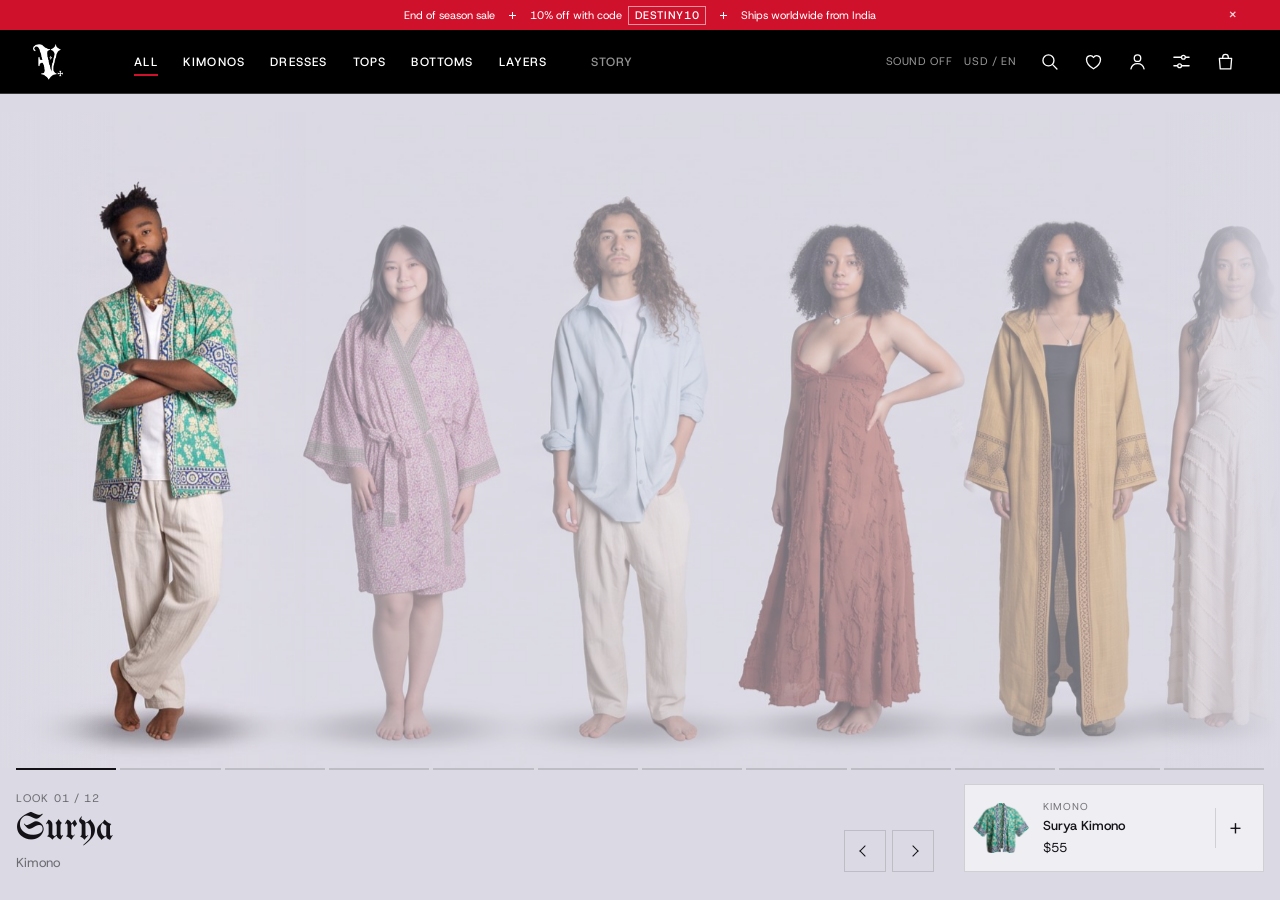
==== commit d4289682: "Try the look: Ektava removed from the lineup photo Co-Authored-By: Claude Opus 5.5 <noreply@anthropi" ====
--- a/index.html
+++ b/index.html
@@ -1673,7 +1673,7 @@
 .tl-fig img{width:100%;height:100%;display:block;pointer-events:none}
 .tl-fig.on{cursor:zoom-in}
 .tl-bar{position:relative;z-index:30;padding:0 var(--pad) clamp(22px,4vh,34px);display:grid;grid-template-columns:1fr auto;gap:14px 30px;align-items:end}
-.tl-prog{grid-column:1/-1;display:grid;grid-template-columns:repeat(13,1fr);gap:4px}
+.tl-prog{grid-column:1/-1;display:grid;grid-template-columns:repeat(12,1fr);gap:4px}
 .tl-prog i{height:2px;background:var(--hair);overflow:hidden}
 .tl-prog b{display:block;height:100%;width:0;background:var(--sink)}
 .tl-prog .done b{width:100%}
@@ -3239,7 +3239,7 @@
 
   /* ---------- try the look: eight models in one studio, a lineup that glides ---------- */
   // left to right as they stand in the one studio photograph; sx is each person's centre across that photo
-  var LOOKS = [{h:'surya',sx:5.4,x:57,y:40},{h:'padma',sx:14.8,x:51,y:42},{h:'satya',sx:22.4,x:52,y:40},{h:'qing',sx:30.3,x:50,y:44},{h:'ekatva',sx:38.5,x:50,y:38},{h:'yugen',sx:45.5,x:57,y:44},{h:'dolma',sx:51.5,x:50,y:42},{h:'maitri',sx:57.8,x:50,y:40},{h:'mani',sx:64.6,x:50,y:47},{h:'milarepa',sx:71.7,x:50,y:40},{h:'hikari',sx:79.8,x:57,y:46},{h:'indra',sx:87.9,x:50,y:38},{h:'yun',sx:95.6,x:46,y:66}];
+  var LOOKS = [{h:'surya',sx:5.8,x:57,y:40},{h:'padma',sx:16.0,x:51,y:42},{h:'satya',sx:24.2,x:52,y:40},{h:'qing',sx:32.8,x:50,y:44},{h:'yugen',sx:41.1,x:57,y:44},{h:'dolma',sx:47.6,x:50,y:42},{h:'maitri',sx:54.4,x:50,y:40},{h:'mani',sx:61.7,x:50,y:47},{h:'milarepa',sx:69.4,x:50,y:40},{h:'hikari',sx:78.2,x:57,y:46},{h:'indra',sx:86.9,x:50,y:38},{h:'yun',sx:95.2,x:46,y:66}];
   var tl = { i:0, t:0, paused:false, dur:5200 }, tlStage = $('tlStage');
   // two copies of the same photo: one soft (the room), one sharp and masked to the person in front
   // both copies live in one rig, and only the rig moves, so they can never drift apart
@@ -3247,7 +3247,7 @@
     + '<div class="tl-cam tl-sharp"><img src="media/look/scene.jpg" alt="Eight Vagari Vati looks in one studio" draggable="false" decoding="async"></div></div>';
   $('tlProg').innerHTML = LOOKS.map(function(){ return '<i><b></b></i>'; }).join('');
   var tlRig = tlStage.querySelector('.tl-rig'), tlCams = [].slice.call(tlStage.querySelectorAll('.tl-cam')), tlSharp = tlStage.querySelector('.tl-sharp'), tlBars = [].slice.call($('tlProg').children);
-  var SCN = 3600 / 893, G = {}, camX = 0;   // the photo's width over its height; the camera's current position
+  var SCN = 3600 / 965, G = {}, camX = 0;   // the photo's width over its height; the camera's current position
   var EASE_OUT = 'cubic-bezier(.16,1,.3,1)', EASE_GLIDE = 'cubic-bezier(.65,0,.35,1)';
   function tlGeo(){
     var sh = tlStage.clientHeight, sw = tlStage.clientWidth, ih = sh * (narrow.matches ? 1.05 : 1.0), iw = ih * SCN;
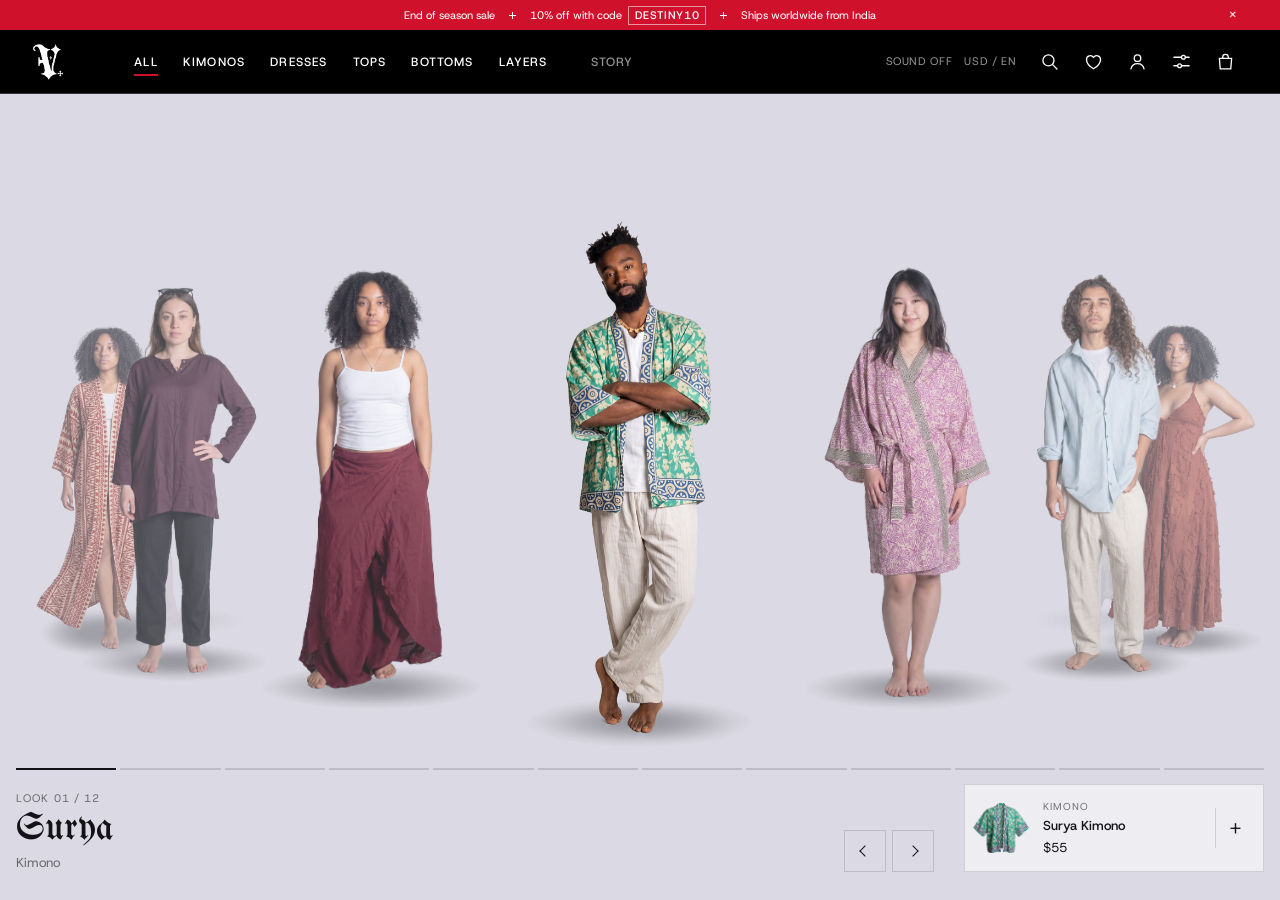
==== commit c8dc9f13: "Try the look: models on an oval ring that turns, real shadows, soft depth haze Co-Authored-By: Claud" ====
--- a/index.html
+++ b/index.html
@@ -1793,6 +1793,14 @@
 .tl-rig{position:absolute;left:0;top:0;will-change:transform;backface-visibility:hidden;-webkit-backface-visibility:hidden}
 .tl-rig .tl-cam{position:absolute;inset:0;width:100%;height:100%;transform:none!important;transition:none;will-change:auto}
 .tl-sharp{will-change:opacity}
+/* the ring */
+.tl-ring{position:absolute;inset:0}
+.tl-ring .tl-fig{position:absolute;left:50%;bottom:0;top:auto;margin:0;aspect-ratio:auto;transform-origin:50% 100%;transition:none;will-change:transform;filter:none}
+.tl-ring .tl-fig img{width:100%;height:100%;display:block;pointer-events:none}
+.tl-haze{position:absolute;inset:0;background:var(--stage);-webkit-mask-size:100% 100%;mask-size:100% 100%;-webkit-mask-repeat:no-repeat;mask-repeat:no-repeat;pointer-events:none}
+.tl-ring .tl-fig.on{cursor:zoom-in}
+.tl-stage{cursor:grab}
+@media (max-width:820px){.tl-stage{height:54vh;min-height:380px}}
 </style>
 </head>
 <body>
@@ -3243,32 +3251,42 @@
   var tl = { i:0, t:0, paused:false, dur:5200 }, tlStage = $('tlStage');
   // two copies of the same photo: one soft (the room), one sharp and masked to the person in front
   // both copies live in one rig, and only the rig moves, so they can never drift apart
-  tlStage.innerHTML = '<div class="tl-rig"><div class="tl-cam tl-soft"><img src="media/look/scene.jpg" alt="" draggable="false" decoding="async"></div>'
-    + '<div class="tl-cam tl-sharp"><img src="media/look/scene.jpg" alt="Eight Vagari Vati looks in one studio" draggable="false" decoding="async"></div></div>';
+  // the ring: each look stands on an oval track; the front of the oval is large and low, the back small and high
+  var DIM = {surya:[407,963],padma:[438,951],satya:[409,1006],qing:[471,950],yugen:[466,950],dolma:[488,952],maitri:[457,956],mani:[604,948],milarepa:[457,966],hikari:[384,948],indra:[447,972],yun:[466,947]};
+  tlStage.innerHTML = '<div class="tl-ring">' + LOOKS.map(function(L, k){
+    var u = 'media/ring/' + L.h + '.webp';
+    return '<figure class="tl-fig" data-k="' + k + '"><img src="' + u + '" alt="' + esc(P[L.h].f) + '" draggable="false" decoding="async"><i class="tl-haze" style="-webkit-mask-image:url(' + u + ');mask-image:url(' + u + ')"></i></figure>';
+  }).join('') + '</div>';
   $('tlProg').innerHTML = LOOKS.map(function(){ return '<i><b></b></i>'; }).join('');
-  var tlRig = tlStage.querySelector('.tl-rig'), tlCams = [].slice.call(tlStage.querySelectorAll('.tl-cam')), tlSharp = tlStage.querySelector('.tl-sharp'), tlBars = [].slice.call($('tlProg').children);
-  var SCN = 3600 / 965, G = {}, camX = 0;   // the photo's width over its height; the camera's current position
-  var EASE_OUT = 'cubic-bezier(.16,1,.3,1)', EASE_GLIDE = 'cubic-bezier(.65,0,.35,1)';
+  var tlFigs = [].slice.call(tlStage.querySelectorAll('.tl-fig')), tlHaze = tlFigs.map(function(f){ return f.querySelector('.tl-haze'); }), tlBars = [].slice.call($('tlProg').children);
+  var N = LOOKS.length, rot = 0, goal = 0, raf = 0, G = {};
+  function wrap(d){ d = ((d % N) + N) % N; return d > N / 2 ? d - N : d; }
   function tlGeo(){
-    var sh = tlStage.clientHeight, sw = tlStage.clientWidth, ih = sh * (narrow.matches ? 1.05 : 1.0), iw = ih * SCN;
-    G = { sh:sh, sw:sw, ih:ih, iw:iw, y:sh - ih * .985, min:Math.min(0, sw - iw), push:narrow.matches ? 1 : 1.07 };
-    G.xs = LOOKS.map(function(L){ return Math.min(0, Math.max(G.min, sw / 2 - iw * L.sx / 100)); });
-    tlRig.style.width = iw + 'px'; tlRig.style.height = ih + 'px';
-    tlSharp.style.setProperty('--pw', (iw * .066) + 'px');
-  }
-  // place the camera; ms = 0 follows the finger exactly
-  function tlCam(x, k, ms, ease, push){
-    camX = x; var s = push || 1, ox = G.iw * LOOKS[k].sx / 100;
-    tlRig.style.transition = ms ? 'transform ' + ms + 'ms ' + ease : 'none';
-    tlRig.style.transformOrigin = ox + 'px ' + (G.ih * .93) + 'px';
-    tlRig.style.transform = 'translate3d(' + x + 'px,' + G.y + 'px,0) scale(' + s + ')';
-  }
-  // the light: only the person in front is lit; it fades while the camera travels and returns on arrival
-  function tlLight(k, on, delay){
-    tlSharp.style.setProperty('--px', (G.iw * LOOKS[k].sx / 100) + 'px');
-    tlSharp.style.transition = 'opacity ' + (on ? 520 : 220) + 'ms ease ' + (delay || 0) + 'ms';
-    tlSharp.style.opacity = on ? 1 : 0;
-  }
+    var sh = tlStage.clientHeight, sw = tlStage.clientWidth, phone = narrow.matches;
+    G = { sh:sh, sw:sw, rx:phone ? sw * .62 : Math.min(sw * .42, sh * 1.0), lift:sh * (phone ? .2 : .24), fh:sh * (phone ? .72 : .84), base:sh * .03, ex:phone ? .62 : .8 };
+    tlFigs.forEach(function(f, k){ var d = DIM[LOOKS[k].h], h = G.fh * d[1] / 1000; f.style.height = h + 'px'; f.style.width = (h * d[0] / d[1]) + 'px'; });
+  }
+  function place(){
+    tlFigs.forEach(function(f, k){
+      var d = wrap(k - rot), th = d * 2 * Math.PI / N, z = Math.cos(th), q = Math.min(1, Math.abs(d) / (N / 2)), t = Math.pow(q, G.ex);
+      var s = 1 - .62 * t, x = Math.sin(th) * G.rx, y = -G.base - t * G.lift;
+      f.style.transform = 'translate3d(calc(-50% + ' + x.toFixed(1) + 'px),' + y.toFixed(1) + 'px,0) scale(' + s.toFixed(4) + ')';
+      f.style.zIndex = Math.round(200 + z * 100);
+      f.style.opacity = Math.abs(d) > 3.4 ? Math.max(0, (4.2 - Math.abs(d)) / .8) : 1;
+      tlHaze[k].style.opacity = (Math.min(1, t * 1.3) * .6).toFixed(3);
+      f.classList.toggle('on', Math.abs(d) < .5);
+    });
+  }
+  // one clock drives the ring: it eases the current angle toward the goal, quick at first and settling softly
+  function run(){
+    cancelAnimationFrame(raf);
+    (function step(){
+      var e = goal - rot;
+      if (Math.abs(e) < .0008){ rot = goal; place(); return; }
+      rot += e * (drag ? 1 : .085); place(); raf = requestAnimationFrame(step);
+    })();
+  }
+  function tlLay(){ if (!G.sh || G.sh !== tlStage.clientHeight || G.sw !== tlStage.clientWidth) tlGeo(); run(); tlInfo(); }
   function tlInfo(){
     var n = LOOKS.length, p = P[LOOKS[tl.i].h];
     $('tlNum').textContent = 'Look ' + two(tl.i + 1) + ' / ' + two(n);
@@ -3279,18 +3297,8 @@
     var cur = tlBars[tl.i]; cur.className = ''; void cur.offsetWidth; cur.className = tl.paused ? 'now held' : 'now';
     cur.style.setProperty('--d', tl.dur + 'ms');
   }
-  function tlLay(ms, ease){
-    if (!G.iw || G.sh !== tlStage.clientHeight || G.sw !== tlStage.clientWidth) tlGeo();
-    var x = G.xs[tl.i], dist = Math.abs(x - camX);
-    if (ms === undefined) ms = Math.round(Math.min(1300, 650 + dist * .9));
-    var moving = dist > 2;
-    if (moving){ tlLight(tl.i, false); }
-    tlCam(x, tl.i, ms, ease || EASE_GLIDE, G.push);
-    tlLight(tl.i, true, moving ? ms * .55 : 0);
-    tlInfo();
-  }
-  function tlGo(k, user, ms, ease){
-    tl.i = (k + LOOKS.length) % LOOKS.length; tlLay(ms, ease);
+  function tlGo(k, user){
+    goal = rot + wrap(k - rot); tl.i = ((Math.round(goal) % N) + N) % N; tlLay();
     clearTimeout(tl.t); if (!tl.paused) tl.t = setTimeout(function(){ tlGo(tl.i + 1); }, tl.dur);
     if (user) snd('tick');
   }
@@ -3300,47 +3308,35 @@
   var tlSec = $('tl');
   tlSec.addEventListener('pointerenter', function(e){ if (e.pointerType === 'mouse') tlHold(true); });
   tlSec.addEventListener('pointerleave', function(e){ if (e.pointerType === 'mouse') tlHold(false); });
-  // direct manipulation: the scene follows the finger, a flick carries on, it settles on the nearest look
+  // direct manipulation: the ring turns under the finger, a flick carries it on, it settles on the nearest look
   var drag = null;
-  function nearest(x){ var b = 0, d = 1e9; G.xs.forEach(function(v, k){ var e = Math.abs(v - x); if (e < d){ d = e; b = k; } }); return b; }
   tlStage.addEventListener('pointerdown', function(e){
-    if (!G.iw) tlGeo();
-    drag = { x0:e.clientX, y0:e.clientY, cx:camX, axis:null, pts:[[e.clientX, performance.now()]], id:e.pointerId };
-    // catch the rig where it is, mid-glide, so a touch never makes it jump
-    var m = getComputedStyle(tlRig).transform; if (m && m !== 'none'){ var v = m.match(/-?[\d.]+/g); drag.cx = camX = +v[4]; }
-    tlRig.style.transition = 'none'; tlRig.style.transform = 'translate3d(' + camX + 'px,' + G.y + 'px,0)';
-    clearTimeout(tl.t);
+    if (!G.sh) tlGeo();
+    drag = { x0:e.clientX, y0:e.clientY, r0:rot, axis:null, pts:[[e.clientX, performance.now()]], id:e.pointerId };
+    goal = rot; clearTimeout(tl.t);
   });
   tlStage.addEventListener('pointermove', function(e){
     if (!drag) return; var dx = e.clientX - drag.x0, dy = e.clientY - drag.y0;
     if (!drag.axis){ if (Math.abs(dx) < 6 && Math.abs(dy) < 6) return; drag.axis = Math.abs(dx) > Math.abs(dy) ? 'x' : 'y'; if (drag.axis === 'x') try { tlStage.setPointerCapture(drag.id); } catch(err){} }
     if (drag.axis !== 'x') return;
     e.preventDefault();
-    var x = drag.cx + dx;
-    if (x > 0) x = x * .35; else if (x < G.min) x = G.min + (x - G.min) * .35;   // resistance past the ends
-    tlCam(x, tl.i, 0, '', 1);
-    var k = nearest(x); tlSharp.style.setProperty('--px', (G.iw * LOOKS[k].sx / 100) + 'px');
-    tlSharp.style.transition = 'none'; tlSharp.style.opacity = Math.max(0, 1 - Math.abs(x - G.xs[k]) / 60);
+    var per = G.rx * Math.sin(2 * Math.PI / N);          // px of finger travel for one look
+    rot = goal = drag.r0 - dx / per; place();
     drag.pts.push([e.clientX, performance.now()]); if (drag.pts.length > 6) drag.pts.shift();
   });
   function endDrag(e, cancel){
     if (!drag) return; var d = drag; drag = null;
     if (d.axis !== 'x'){
       if (cancel || d.axis === 'y') return tlGo(tl.i);
-      // a tap: the lit person opens; a tap on someone else brings them forward
-      var r = tlStage.getBoundingClientRect(), px = e.clientX - r.left - camX, best = 0, bd = 1e9;
-      LOOKS.forEach(function(L, k){ var dd = Math.abs(G.iw * L.sx / 100 - px); if (dd < bd){ bd = dd; best = k; } });
-      if (best === tl.i) return tlOpen(tl.i);
-      return tlGo(best, true);
+      var f = e.target.closest && e.target.closest('.tl-fig');
+      if (f){ var k = +f.getAttribute('data-k'); if (k === tl.i) return tlOpen(tl.i); return tlGo(k, true); }
+      return tlGo(tl.i);
     }
-    var a = d.pts[0], b = d.pts[d.pts.length - 1], v = (b[0] - a[0]) / Math.max(16, b[1] - a[1]);   // px per ms
-    var target = nearest(camX + v * 180);
-    if (target === tl.i && Math.abs(v) > .35) target = Math.max(0, Math.min(LOOKS.length - 1, tl.i + (v < 0 ? 1 : -1)));
-    var dist = Math.abs(G.xs[target] - camX), ms = Math.round(Math.max(380, Math.min(900, dist / Math.max(.6, Math.abs(v)) * 2.2)));
-    if (target !== tl.i){ snd('tick'); try { navigator.vibrate && navigator.vibrate(6); } catch(err){} }
-    tl.i = target; tlCam(G.xs[target], target, ms, EASE_OUT, G.push);
-    tlLight(target, true, ms * .45); tlInfo();
-    clearTimeout(tl.t); if (!tl.paused) tl.t = setTimeout(function(){ tlGo(tl.i + 1); }, tl.dur + 1500);
+    var a = d.pts[0], b = d.pts[d.pts.length - 1], v = (b[0] - a[0]) / Math.max(16, b[1] - a[1]);
+    var per = G.rx * Math.sin(2 * Math.PI / N), land = Math.round(rot - v * 170 / per);
+    if (Math.round(rot) === land && Math.abs(v) > .35) land += v < 0 ? 1 : -1;
+    try { navigator.vibrate && navigator.vibrate(6); } catch(err){}
+    snd('tick'); tlGo(land);
   }
   tlStage.addEventListener('pointerup', function(e){ endDrag(e, false); });
   tlStage.addEventListener('pointercancel', function(e){ endDrag(e, true); });
@@ -3379,7 +3375,7 @@
     if (!tlxOpen) return; e.stopPropagation();
     if (e.key === 'Escape') tlClose(); else if (e.key === 'ArrowRight') tlxFill(tlxK + 1); else if (e.key === 'ArrowLeft') tlxFill(tlxK - 1);
   }, true);
-  window.addEventListener('resize', function(){ tlGeo(); tlLay(0); });
+  window.addEventListener('resize', function(){ tlGeo(); place(); });
   // only run the clock while the lineup is on screen
   if ('IntersectionObserver' in window) new IntersectionObserver(function(es){ es.forEach(function(en){ if (tlxOpen) return; tl.paused = !en.isIntersecting; tlGo(tl.i); }); }, { threshold:.25 }).observe(tlSec);
   tlGo(0);
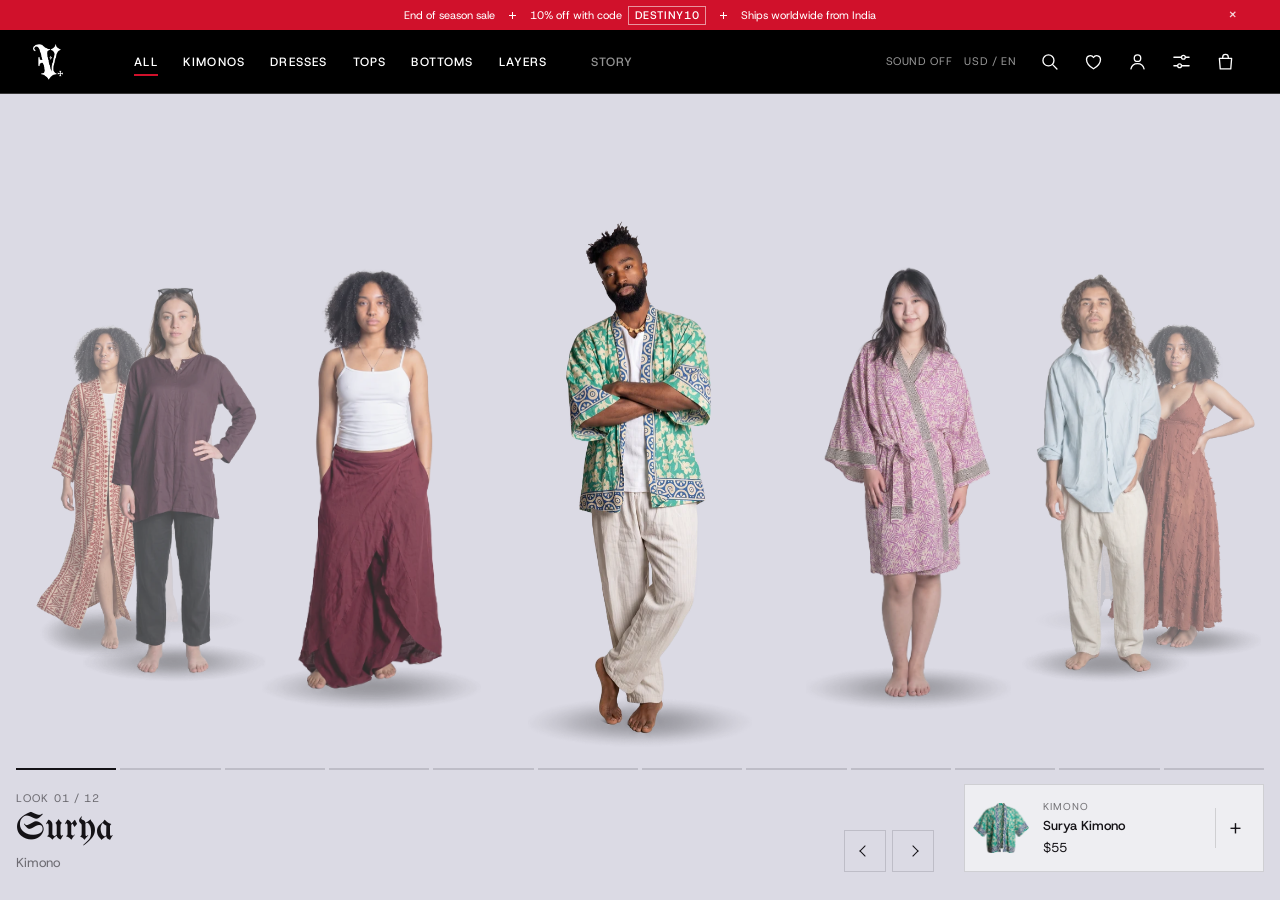
==== commit 29c6b4bb: "Ring haze from a flattened copy of each figure instead of a CSS mask Co-Authored-By: Claude Opus 5.5" ====
--- a/index.html
+++ b/index.html
@@ -1801,6 +1801,8 @@
 .tl-ring .tl-fig.on{cursor:zoom-in}
 .tl-stage{cursor:grab}
 @media (max-width:820px){.tl-stage{height:54vh;min-height:380px}}
+/* the haze is the figure itself flattened to the backdrop grey, laid over it */
+.tl-ring .tl-haze{position:absolute;inset:0;width:100%;height:100%;background:none;-webkit-mask:none;mask:none;filter:contrast(0) brightness(1.71)}
 </style>
 </head>
 <body>
@@ -3255,7 +3257,7 @@
   var DIM = {surya:[407,963],padma:[438,951],satya:[409,1006],qing:[471,950],yugen:[466,950],dolma:[488,952],maitri:[457,956],mani:[604,948],milarepa:[457,966],hikari:[384,948],indra:[447,972],yun:[466,947]};
   tlStage.innerHTML = '<div class="tl-ring">' + LOOKS.map(function(L, k){
     var u = 'media/ring/' + L.h + '.webp';
-    return '<figure class="tl-fig" data-k="' + k + '"><img src="' + u + '" alt="' + esc(P[L.h].f) + '" draggable="false" decoding="async"><i class="tl-haze" style="-webkit-mask-image:url(' + u + ');mask-image:url(' + u + ')"></i></figure>';
+    return '<figure class="tl-fig" data-k="' + k + '"><img src="' + u + '" alt="' + esc(P[L.h].f) + '" draggable="false" decoding="async"><img class="tl-haze" src="' + u + '" alt="" draggable="false" decoding="async"></figure>';
   }).join('') + '</div>';
   $('tlProg').innerHTML = LOOKS.map(function(){ return '<i><b></b></i>'; }).join('');
   var tlFigs = [].slice.call(tlStage.querySelectorAll('.tl-fig')), tlHaze = tlFigs.map(function(f){ return f.querySelector('.tl-haze'); }), tlBars = [].slice.call($('tlProg').children);
